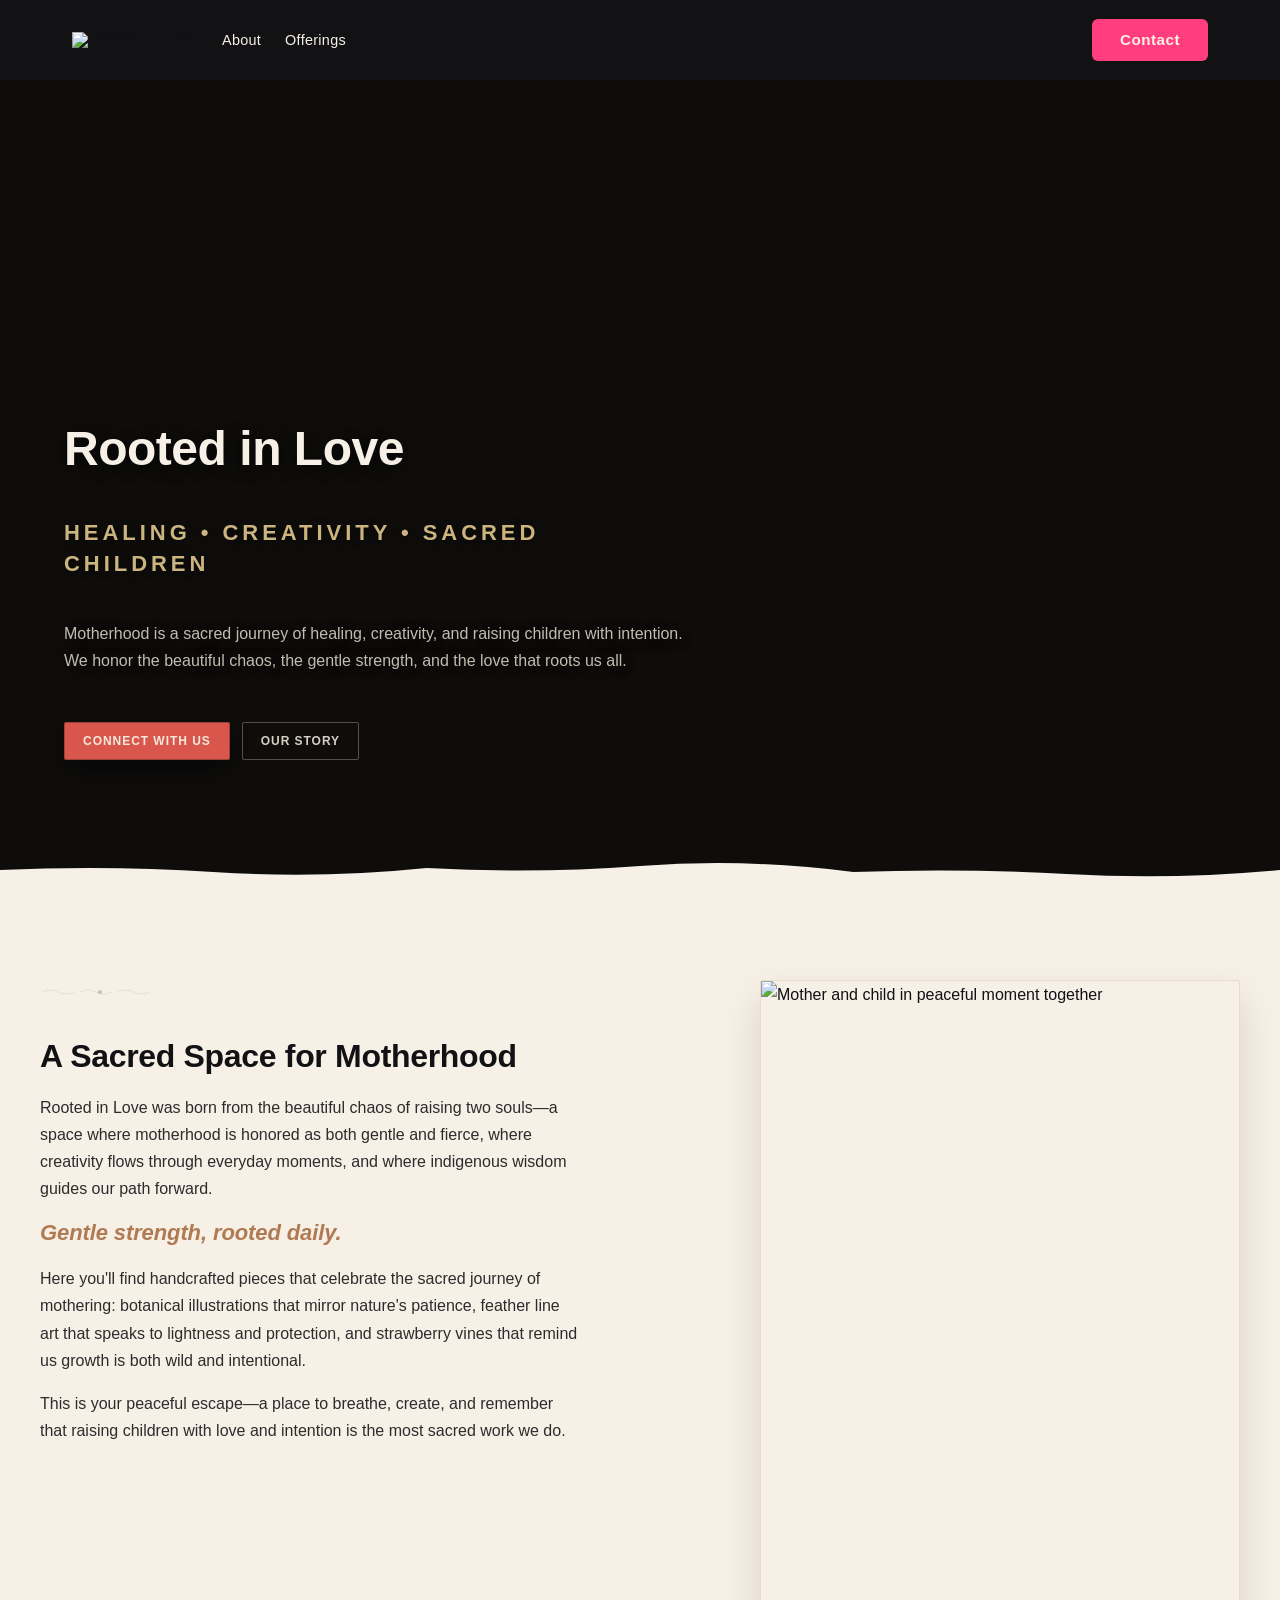
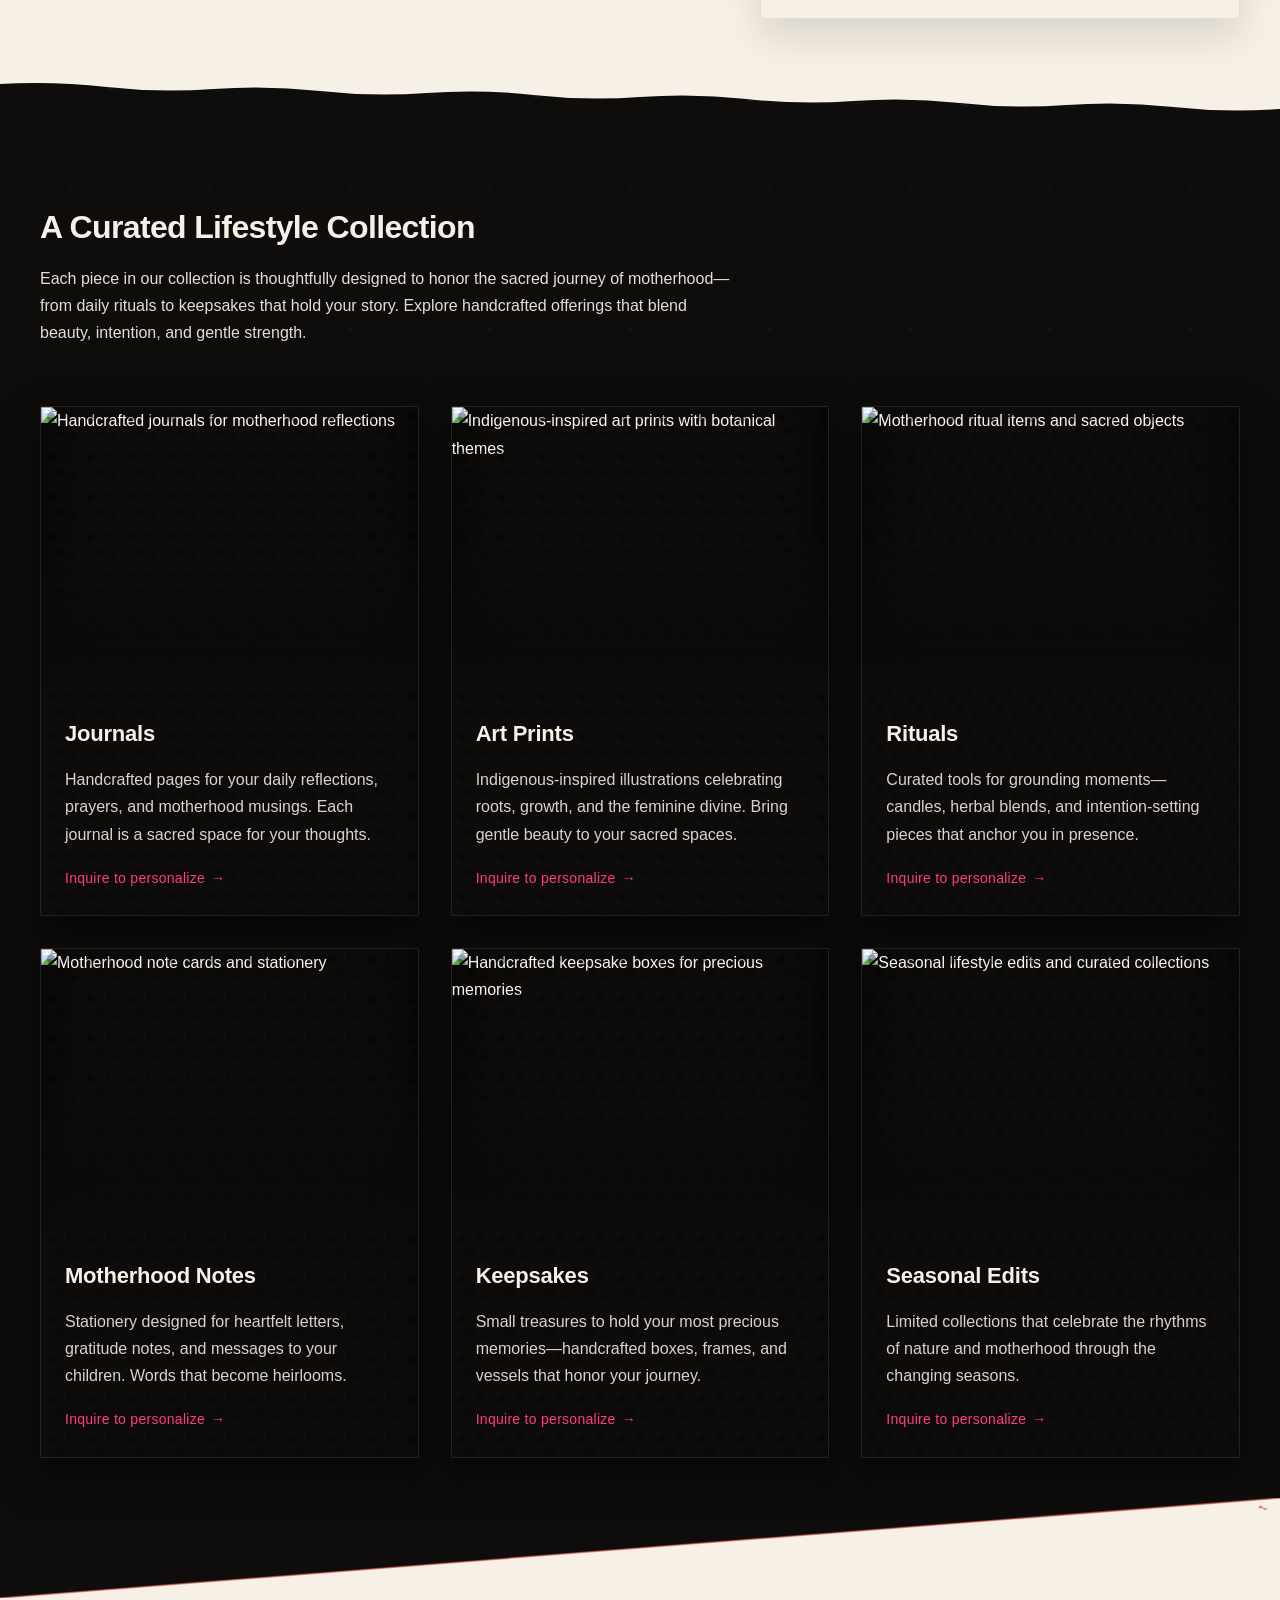
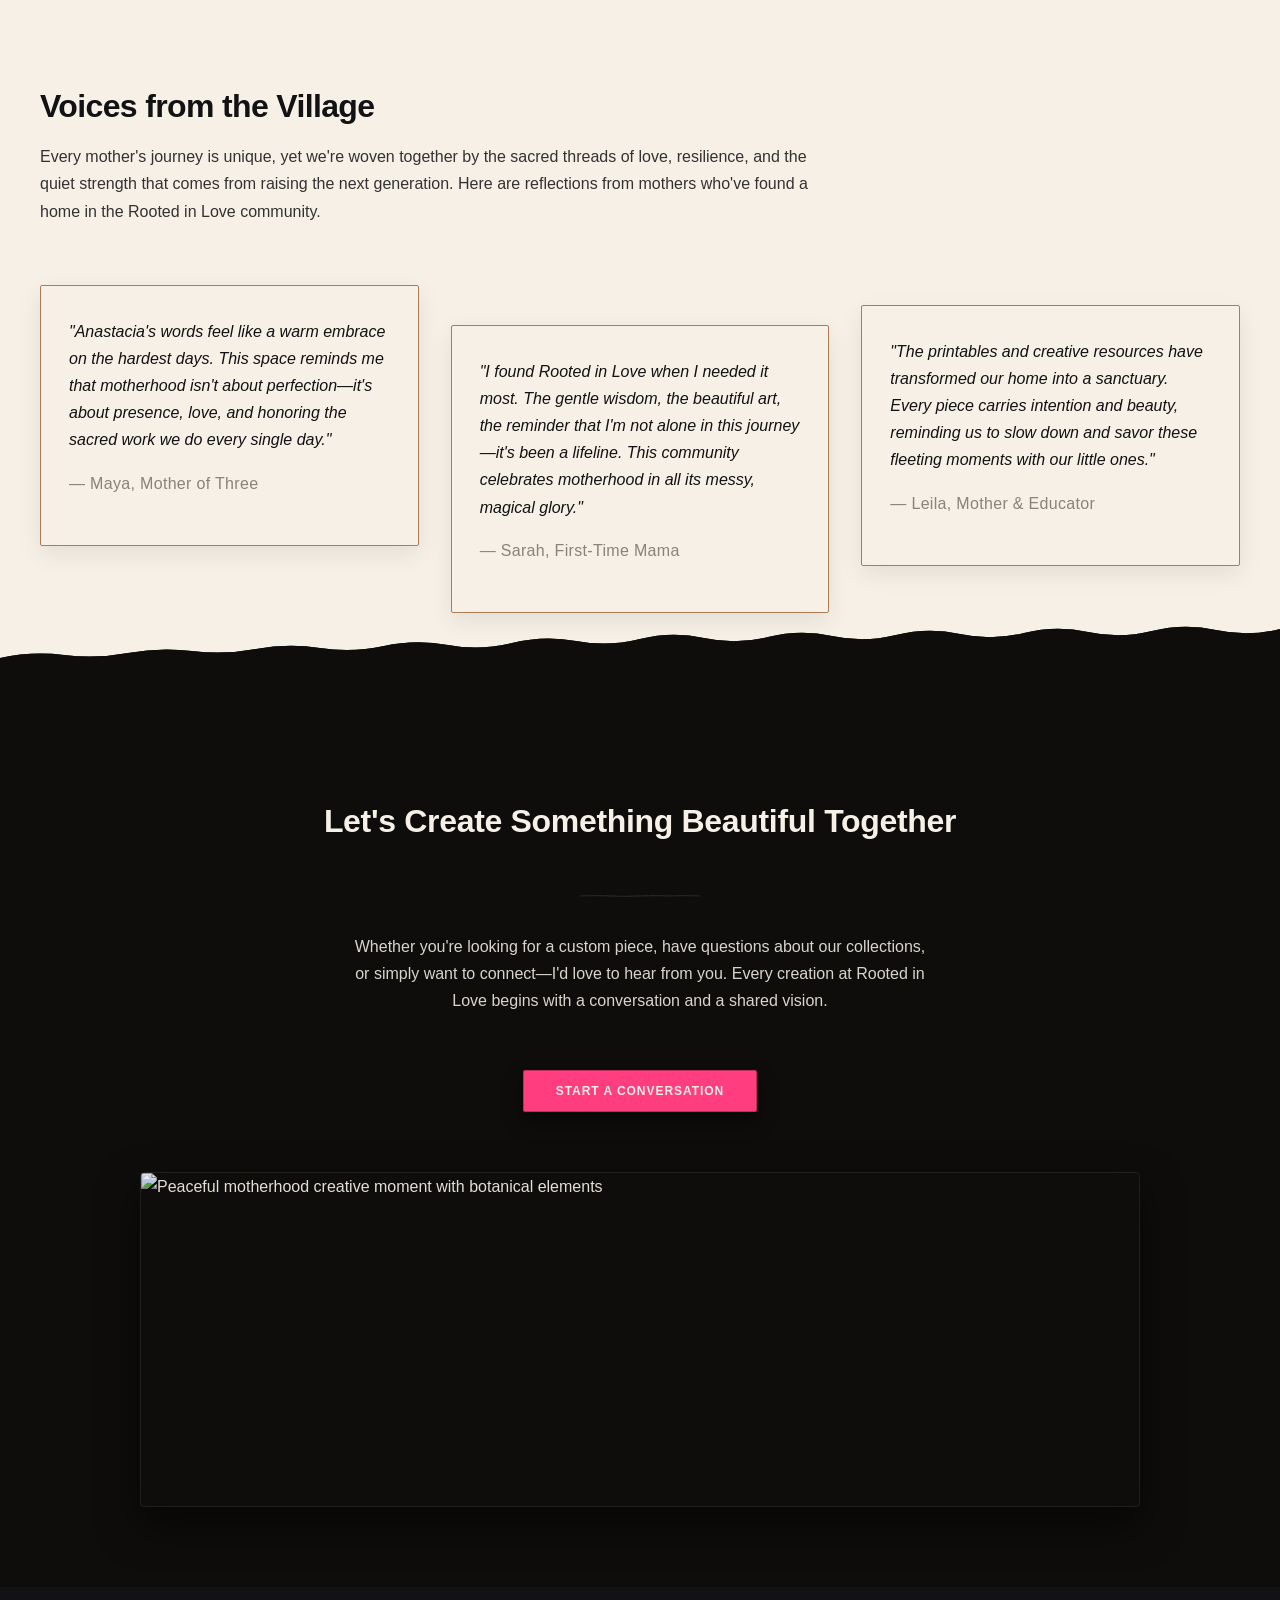
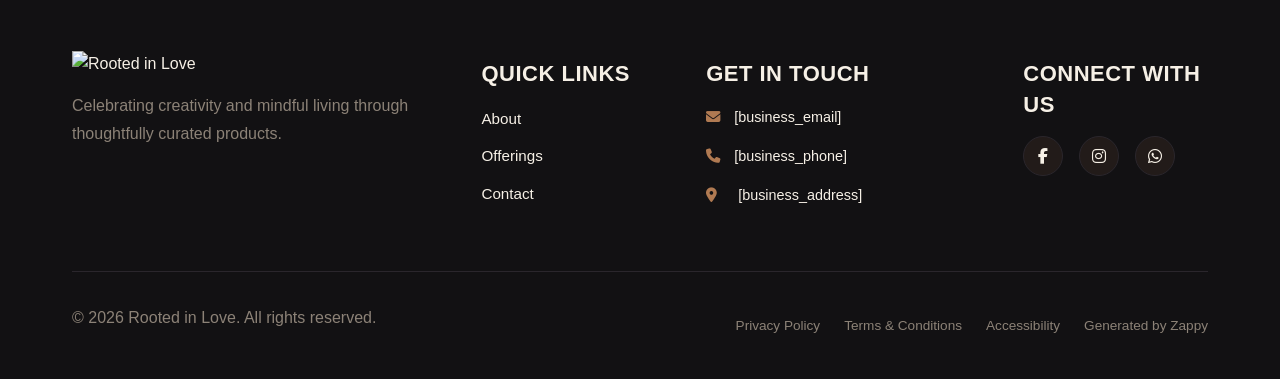
==== index.html @ 5161ce63 "Background sync: Progressive GitHub Sync" ====
<!DOCTYPE html>
<html lang="en" dir="ltr">
<head>
    <meta charset="UTF-8">
    <meta name="viewport" content="width=device-width, initial-scale=1.0">
    <meta name="robots" content="index, follow">
    <title>Celebrate Sacred Motherhood — Rooted in Love</title>
    <meta name="description" content="Discover Rooted in Love, a heartfelt motherhood lifestyle brand offering indigenous-inspired creative products, free printable art, and gentle parenting wisdom for mothers raising sacred children.">
    <meta name="keywords" content="Rooted in Love, motherhood lifestyle brand, free printable art, mothers, sacred parenting">
    
    <!-- Zappy Analytics -->
<script>
(function() {
  'use strict';
  
  // Configuration
  var config = {
    websiteId: 'e3149c88-4ff5-4e33-af62-99ddcd6d1395',
    apiUrl: 'https://api.zappy5.com/api/analytics/track',
    sessionDuration: 30 * 60 * 1000, // 30 minutes
    visitorDuration: 30 * 24 * 60 * 60 * 1000, // 30 days
    trackPageViews: true,
    trackClicks: true,
    trackFormSubmissions: true
  };
  
  // Generate or retrieve persistent visitor ID (30 days)
  function getVisitorId() {
    var visitorKey = 'zappy_visitor_' + config.websiteId;
    var visitor = null;
    
    try {
      visitor = localStorage.getItem(visitorKey);
      if (visitor) {
        var visitorData = JSON.parse(visitor);
        var now = Date.now();
        
        // Check if visitor ID is still valid (30 days)
        if (now - visitorData.created < config.visitorDuration) {
          // Update last seen timestamp
          visitorData.lastSeen = now;
          localStorage.setItem(visitorKey, JSON.stringify(visitorData));
          return visitorData.id;
        }
      }
    } catch (e) {
      console.warn('Zappy Analytics: LocalStorage not available');
    }
    
    // Generate new visitor ID
    var newVisitorId = 'zv_' + Date.now() + '_' + Math.random().toString(36).substr(2, 9);
    
    try {
      localStorage.setItem(visitorKey, JSON.stringify({
        id: newVisitorId,
        created: Date.now(),
        lastSeen: Date.now()
      }));
    } catch (e) {
      // Continue without local storage
    }
    
    return newVisitorId;
  }
  
  // Generate or retrieve session ID (30 minutes)
  function getSessionId() {
    var sessionKey = 'zappy_session_' + config.websiteId;
    var session = null;
    
    try {
      session = sessionStorage.getItem(sessionKey);
      if (session) {
        var sessionData = JSON.parse(session);
        var now = Date.now();
        
        // Check if session is still valid
        if (now - sessionData.timestamp < config.sessionDuration) {
          // Update timestamp
          sessionData.timestamp = now;
          sessionStorage.setItem(sessionKey, JSON.stringify(sessionData));
          return sessionData.id;
        }
      }
    } catch (e) {
      console.warn('Zappy Analytics: SessionStorage not available');
    }
    
    // Generate new session ID
    var newSessionId = 'zs_' + Date.now() + '_' + Math.random().toString(36).substr(2, 9);
    
    try {
      sessionStorage.setItem(sessionKey, JSON.stringify({
        id: newSessionId,
        timestamp: Date.now()
      }));
    } catch (e) {
      // Continue without session storage
    }
    
    return newSessionId;
  }
  
  var visitorId = getVisitorId();
  var sessionId = getSessionId();
  
  // Track an event
  function trackEvent(eventType, data) {
    data = data || {};
    
    var eventData = {
      website_id: config.websiteId,
      event_type: eventType,
      page_path: window.location.pathname,
      referrer: document.referrer || 'direct',
      visitor_id: visitorId,
      session_id: sessionId,
      metadata: data
    };
    
    // Use sendBeacon if available (better for page unload events)
    if (navigator.sendBeacon) {
      var blob = new Blob([JSON.stringify(eventData)], { type: 'application/json' });
      navigator.sendBeacon(config.apiUrl, blob);
    } else {
      // Fallback to fetch
      fetch(config.apiUrl, {
        method: 'POST',
        headers: {
          'Content-Type': 'application/json'
        },
        body: JSON.stringify(eventData),
        keepalive: true
      }).catch(function(error) {
        console.warn('Zappy Analytics: Failed to track event', error);
      });
    }
  }
  
  // Track page view
  if (config.trackPageViews) {
    trackEvent('pageview', {
      title: document.title,
      url: window.location.href
    });
  }
  
  // Track clicks on important elements
  if (config.trackClicks) {
    document.addEventListener('click', function(e) {
      var target = e.target;
      
      // Track button clicks (counted as actions)
      if (target.tagName === 'BUTTON' || target.closest('button')) {
        var button = target.tagName === 'BUTTON' ? target : target.closest('button');
        trackEvent('click', {
          element: 'button',
          text: button.textContent.trim().substring(0, 100),
          id: button.id || null,
          class: button.className || null
        });
      }
      
      // Track link clicks (navigation - not counted as actions)
      else if (target.tagName === 'A' || target.closest('a')) {
        var link = target.tagName === 'A' ? target : target.closest('a');
        trackEvent('navigation', {
          element: 'link',
          text: link.textContent.trim().substring(0, 100),
          href: link.href,
          external: link.hostname !== window.location.hostname
        });
      }
    }, true);
  }
  
  // Track form submissions
  if (config.trackFormSubmissions) {
    document.addEventListener('submit', function(e) {
      var form = e.target;
      
      trackEvent('form_submit', {
        form_id: form.id || null,
        form_name: form.name || null,
        form_action: form.action || null,
        form_method: form.method || 'GET'
      });
    }, true);
  }
  
  // Track time on page (send on page unload)
  var pageLoadTime = Date.now();
  
  window.addEventListener('beforeunload', function() {
    var timeOnPage = Math.floor((Date.now() - pageLoadTime) / 1000); // in seconds
    
    trackEvent('page_unload', {
      time_on_page: timeOnPage,
      page_path: window.location.pathname
    });
  });
  
  // Expose tracking function globally for custom events
  window.zappyAnalytics = {
    track: trackEvent,
    getVisitorId: function() { return visitorId; },
    getSessionId: function() { return sessionId; }
  };
  
})();
</script>
<!-- End Zappy Analytics -->
    <meta property="og:title" content="Celebrate Sacred Motherhood — Rooted in Love">
  <meta property="og:description" content="Discover Rooted in Love, a heartfelt motherhood lifestyle brand offering indigenous-inspired creative products, free printable art, and gentle parenting wisdom for mothers raising sacred children.">
  <meta property="og:type" content="website">
  <meta property="og:locale" content="en_US">
  
  <meta name="twitter:card" content="summary_large_image">
  <meta name="twitter:title" content="Celebrate Sacred Motherhood — Rooted in Love">
  <meta name="twitter:description" content="Discover Rooted in Love, a heartfelt motherhood lifestyle brand offering indigenous-inspired creative products, free printable art, and gentle parenting wisdom for mothers raising sacred children.">
  
  <link rel="stylesheet" href="https://cdnjs.cloudflare.com/ajax/libs/font-awesome/6.4.0/css/all.min.css">

    <!-- Favicons -->
    <link rel="icon" type="image/x-icon" href="/assets/favicon.ico">
    <link rel="icon" type="image/png" sizes="16x16" href="/assets/favicon-16x16.png">
    <link rel="icon" type="image/png" sizes="32x32" href="/assets/favicon-32x32.png">
    <link rel="icon" type="image/png" sizes="48x48" href="/assets/favicon-48x48.png">
    <link rel="icon" type="image/png" sizes="192x192" href="/assets/favicon-192x192.png">
    <link rel="icon" type="image/png" sizes="512x512" href="/assets/favicon-512x512.png">
    <link rel="apple-touch-icon" href="/assets/apple-touch-icon.png">
    <!-- Cookie Consent -->
    <link rel="stylesheet" href="https://cdn.jsdelivr.net/npm/vanilla-cookieconsent@3/dist/cookieconsent.css">
    <script src="https://cdn.jsdelivr.net/npm/vanilla-cookieconsent@3/dist/cookieconsent.umd.js"></script>
    <!-- Mickidum Accessibility Toolbar -->
    <script src="https://cdn.jsdelivr.net/gh/mickidum/acc_toolbar/acctoolbar/acctoolbar.min.js"></script>
    <link rel="stylesheet" href="/styles.css">

    <style id="zappy-dropdown-submenu-styles">
      /* ========== DESKTOP DROPDOWN SUBMENU STYLES ========== */
      /* Base styles for dropdown submenus - parent must be positioned */
      .nav-menu li:has(.sub-menu), nav li:has(.sub-menu), .navbar li:has(.sub-menu), #navMenu li:has(.sub-menu) { position: relative; }
      /* Submenu base - hidden by default */
      .nav-menu .sub-menu, nav .sub-menu, .navbar .sub-menu, #navMenu .sub-menu { display: block !important; position: absolute !important; top: 100%; left: 0; min-width: 220px; background: white; border-radius: 8px; box-shadow: 0 8px 25px rgba(0,0,0,0.15); padding: 8px 0; opacity: 0; visibility: hidden; transform: translateY(10px); transition: all 0.3s ease; z-index: 1000; list-style: none; pointer-events: none; }
      /* CRITICAL: Desktop hover styles to show dropdown */
      .nav-menu li:hover > .sub-menu, nav li:hover > .sub-menu, .navbar li:hover > .sub-menu, #navMenu li:hover > .sub-menu { opacity: 1 !important; visibility: visible !important; transform: translateY(0) !important; pointer-events: auto !important; }
      /* Submenu item styling */
      .sub-menu li { list-style: none; margin: 0; padding: 0; }
      .sub-menu a { display: block !important; padding: 10px 16px !important; color: #333 !important; font-weight: 500; text-decoration: none; white-space: nowrap; transition: background-color 0.2s; }
      .sub-menu a:hover { background-color: #f5f5f5; }
      /* RTL (Hebrew/Arabic) dropdown positioning */
      [dir="rtl"] .nav-menu .sub-menu, [dir="rtl"] nav .sub-menu, [dir="rtl"] .navbar .sub-menu, html[lang="he"] .nav-menu .sub-menu, html[lang="he"] nav .sub-menu, html[lang="he"] .navbar .sub-menu, html[lang="ar"] .nav-menu .sub-menu, html[lang="ar"] nav .sub-menu, html[lang="ar"] .navbar .sub-menu { left: auto !important; right: 0 !important; }
      /* Hide empty dropdown menus */
      .sub-menu:empty, .sub-menu:not(:has(li:not(.zappy-hidden-menu-item))), .sub-menu:not(:has(li)) { display: none !important; opacity: 0 !important; visibility: hidden !important; pointer-events: none !important; }
      /* Desktop: show submenu on Menu Group hover */
      li:has(.menu-group-title):hover > .sub-menu { opacity: 1 !important; visibility: visible !important; transform: translateY(0) !important; pointer-events: auto !important; }
      /* Menu Group title styling */
      .nav-menu > li > .menu-group-title, #navMenu > li > .menu-group-title { display: inline-block; padding: 0.5rem 1rem; cursor: default; user-select: none; }
      
      /* ========== MOBILE SUBMENU STYLES ========== */
      @media (max-width: 768px) {
        .nav-menu .sub-menu, nav .sub-menu, .navbar .sub-menu, #navMenu .sub-menu { position: static !important; transform: none !important; box-shadow: none !important; background: transparent !important; max-height: 0; overflow: hidden; opacity: 0; visibility: hidden; transition: max-height 0.3s ease, opacity 0.3s ease; padding: 0 !important; border-radius: 0 !important; }
        .sub-menu.mobile-expanded { max-height: 500px !important; opacity: 1 !important; visibility: visible !important; padding: 8px 0 8px 16px !important; }
        [dir="rtl"] .sub-menu.mobile-expanded, html[lang="he"] .sub-menu.mobile-expanded { padding: 8px 16px 8px 0 !important; }
        /* Disable hover behavior on mobile */
        .nav-menu li:hover > .sub-menu, nav li:hover > .sub-menu, .navbar li:hover > .sub-menu, #navMenu li:hover > .sub-menu { opacity: 0; visibility: hidden; pointer-events: none; }
        .nav-menu li > .sub-menu.mobile-expanded, nav li > .sub-menu.mobile-expanded, .navbar li > .sub-menu.mobile-expanded, #navMenu li > .sub-menu.mobile-expanded { opacity: 1 !important; visibility: visible !important; pointer-events: auto !important; }
        .nav-menu li:has(.sub-menu), nav li:has(.sub-menu), .navbar li:has(.sub-menu), #navMenu li:has(.sub-menu) { display: flex !important; flex-wrap: wrap !important; align-items: center !important; position: relative !important; min-height: 44px !important; }
        .nav-menu li:has(.sub-menu) > a, nav li:has(.sub-menu) > a, .navbar li:has(.sub-menu) > a, #navMenu li:has(.sub-menu) > a { flex: 1 !important; min-width: 0 !important; }
        .nav-menu li:has(.sub-menu) > .menu-group-title, nav li:has(.sub-menu) > .menu-group-title, .navbar li:has(.sub-menu) > .menu-group-title, #navMenu li:has(.sub-menu) > .menu-group-title { flex: 1 !important; min-width: 0 !important; padding: 0 !important; line-height: inherit !important; }
        .nav-menu li:has(.sub-menu) > .sub-menu, nav li:has(.sub-menu) > .sub-menu, .navbar li:has(.sub-menu) > .sub-menu, #navMenu li:has(.sub-menu) > .sub-menu { flex-basis: 100% !important; width: 100% !important; }
        .nav-menu li:has(.sub-menu) > a [class*="chevron"], .nav-menu li:has(.sub-menu) > a [class*="arrow"], .nav-menu li:has(.sub-menu) > a .fa-chevron-down, .nav-menu li:has(.sub-menu) > a .fa-angle-down, nav li:has(.sub-menu) > a [class*="chevron"], nav li:has(.sub-menu) > a [class*="arrow"], #navMenu li:has(.sub-menu) > a [class*="chevron"], #navMenu li:has(.sub-menu) > a [class*="arrow"] { display: none !important; visibility: hidden !important; }
        .mobile-submenu-toggle { display: flex !important; align-items: center !important; justify-content: center !important; width: 44px !important; height: auto !important; background: transparent !important; border: none !important; cursor: pointer !important; color: var(--text-dark) !important; position: static !important; flex-shrink: 0 !important; align-self: stretch !important; z-index: 2 !important; padding: 0 !important; margin: 0 !important; }
        .mobile-submenu-toggle::after { content: '' !important; width: 0 !important; height: 0 !important; border-left: 6px solid transparent !important; border-right: 6px solid transparent !important; border-top: 7px solid currentColor !important; transition: transform 0.3s ease !important; }
        .mobile-submenu-toggle.expanded::after { transform: rotate(180deg) !important; }
        .sub-menu a { padding: 10px 0 !important; display: block !important; color: var(--text-dark) !important; }
        .navbar .sub-menu li a, nav.navbar .sub-menu li a, .zappy-products-dropdown .sub-menu a { color: var(--text-dark) !important; }
      }
      @media (min-width: 769px) { .mobile-submenu-toggle { display: none !important; } }
    </style>

    <style id="zappy-widget-visibility">
      #mic-access-tool-general-button, .mic-access-tool-general-button,
      #mic-init-access-tool .mic-access-tool-general-button, #mic-init-access-tool #mic-access-tool-general-button,
      ._access-icon, #mic-access-tool-box, .mic-access-tool-box,
      #mic-init-access-tool #mic-access-tool-box, div[id*="mic-access-tool-box"], ._access-menu {
        display: none !important; visibility: hidden !important; opacity: 0 !important; pointer-events: none !important;
      }
    </style>
</head>
<body>

  <nav class="navbar">
  <button class="mobile-toggle" id="mobileToggle" aria-label="Menu">
    <svg class="hamburger-icon" width="24" height="24" viewbox="0 0 24 24" fill="none">
      <path d="M3 12h18M3 6h18M3 18h18" stroke="currentColor" stroke-width="2" stroke-linecap="round"></path>
    </svg>
    <svg class="close-icon" width="24" height="24" viewbox="0 0 24 24" fill="none" style="display:none;">
      <path d="M18 6L6 18M6 6l12 12" stroke="currentColor" stroke-width="2" stroke-linecap="round"></path>
    </svg>
  </button>
  
  <button class="phone-header-btn" aria-label="Call">
    <svg width="20" height="20" viewbox="0 0 24 24" fill="currentColor">
      <path d="M22 16.92v3a2 2 0 0 1-2.18 2 19.79 19.79 0 0 1-8.63-3.07 19.5 19.5 0 0 1-6-6 19.79 19.79 0 0 1-3.07-8.67A2 2 0 0 1 4.11 2h3a2 2 0 0 1 2 1.72 12.84 12.84 0 0 0 .7 2.81 2 2 0 0 1-.45 2.11L8.09 9.91a16 16 0 0 0 6 6l1.27-1.27a2 2 0 0 1 2.11-.45 12.84 12.84 0 0 0 2.81.7A2 2 0 0 1 22 16.92z"></path>
    </svg>
  </button>
  
  <div class="nav-container">
    <div class="nav-brand">
      <a href="/" class="logo-link">
        <img src="/assets/business-logo.webp" alt="Rooted in Love" class="logo">
      </a>
    </div>
    
    <ul class="nav-menu" id="navMenu"><li><a href="/about">About</a></li><li><a href="/offerings">Offerings</a></li></ul>
    
    <div class="nav-cta-container">
      <a href="/contact" class="nav-cta-btn">Contact</a>
    </div>
  </div>
</nav>
  
  <main>
    <section class="home-hero-section" data-layout-spec="Home-Hero" data-hero-type="fullscreen-scrim">
  <div class="home-hero-section__bg-wrapper">
    <img data-hero-bg="true" data-placeholder="home-hero-bg" data-context="Cinematic, moody photograph of a mother gently holding her young child in a warm embrace, soft natural window light creating dramatic shadows, intimate close-up focusing on hands and connection, warm skin tones against deep charcoal background, film photography aesthetic with subtle grain, shallow depth of field, tender maternal moment, sacred and peaceful atmosphere, lifestyle photography for motherhood brand" width="1920" height="1080" src="/assets/site-home-hero-bg.webp" alt="Mother and child in tender embrace" class="home-hero-section__bg-image">
    <div class="home-hero-section__scrim" aria-hidden="true"></div>
  </div>
  
  <div class="home-hero-section__content-wrapper">
    <div class="home-hero-section__overlay-group">
      <h1 class="home-hero-section__headline">Rooted in Love</h1>
      <h3 class="home-hero-section__pillar-words">Healing • Creativity • Sacred Children</h3>
      <p class="home-hero-section__manifesto">Motherhood is a sacred journey of healing, creativity, and raising children with intention. We honor the beautiful chaos, the gentle strength, and the love that roots us all.</p>
      <div class="home-hero-section__cta-row">
        <a href="/contact" class="home-hero-section__btn home-hero-section__btn--primary">Connect With Us</a>
        <a href="/about" class="home-hero-section__btn home-hero-section__btn--secondary">Our Story</a>
      </div>
    </div>
  </div>
  
  <div class="home-hero-section__divider-wrapper">
    <svg data-no-icon-edit="true" aria-hidden="true" viewbox="0 0 1200 60" preserveaspectratio="none" xmlns="http://www.w3.org/2000/svg">
      <path d="M0,60 L0,30 Q100,25 200,32 T400,28 Q500,34 600,26 T800,32 Q900,28 1000,34 T1200,30 L1200,60 Z" fill="var(--bg-light)"></path>
    </svg>
  </div>
</section>

<section class="home-manifesto-section" data-layout-spec="Home-manifesto">
  <div class="home-manifesto-container">
    <div class="home-manifesto-content">
      <div class="home-manifesto-text">
        <div class="home-manifesto-botanical-accent" aria-hidden="true">
          <svg data-no-icon-edit="true" viewbox="0 0 120 24" xmlns="http://www.w3.org/2000/svg">
            <path d="M2,12 Q10,8 18,12 T34,12 M40,12 Q48,8 56,12 T72,12 M78,12 Q86,8 94,12 T110,12" stroke="currentColor" stroke-width="0.5" fill="none" opacity="0.3"></path>
            <circle cx="60" cy="12" r="2" fill="currentColor" opacity="0.4"></circle>
          </svg>
        </div>
        <h2>A Sacred Space for Motherhood</h2>
        <p>Rooted in Love was born from the beautiful chaos of raising two souls—a space where motherhood is honored as both gentle and fierce, where creativity flows through everyday moments, and where indigenous wisdom guides our path forward.</p>
        <h3>Gentle strength, rooted daily.</h3>
        <p>Here you'll find handcrafted pieces that celebrate the sacred journey of mothering: botanical illustrations that mirror nature's patience, feather line art that speaks to lightness and protection, and strawberry vines that remind us growth is both wild and intentional.</p>
        <p>This is your peaceful escape—a place to breathe, create, and remember that raising children with love and intention is the most sacred work we do.</p>
      </div>
    </div>
    <div class="home-manifesto-imagery">
      <div class="home-manifesto-image-wrapper">
        <img data-placeholder="home-manifesto-image-1" data-context="Soft, dreamy lifestyle photograph of a mother and young child in natural light, sitting together in a peaceful moment. Warm earth tones, botanical elements like dried flowers or feathers in the background. Intimate, tender, and serene mood capturing sacred motherhood. Soft focus, film photography aesthetic, cream and blush color palette." width="600" height="800" src="/assets/site-home-manifesto-image-1.webp" alt="Mother and child in peaceful moment together">
      </div>
    </div>
  </div>
  <div class="home-manifesto-divider-wrapper">
    <svg data-no-icon-edit="true" aria-hidden="true" viewbox="0 0 1200 80" preserveaspectratio="none" xmlns="http://www.w3.org/2000/svg">
      <path d="M0,80 L0,45 Q50,42 100,48 Q150,54 200,50 Q250,46 300,52 Q350,58 400,54 Q450,50 500,56 Q550,62 600,58 Q650,54 700,60 Q750,66 800,62 Q850,58 900,64 Q950,70 1000,66 Q1050,62 1100,68 Q1150,74 1200,70 L1200,80 Z" fill="#0E0D0C"></path>
      <g opacity="0.3">
        <path d="M100,50 Q102,48 104,50 T108,50 M200,52 Q202,50 204,52 T208,52 M300,54 Q302,52 304,54 T308,54 M400,56 Q402,54 404,56 T408,56 M500,58 Q502,56 504,58 T508,58 M600,60 Q602,58 604,60 T608,60 M700,62 Q702,60 704,62 T708,62 M800,64 Q802,62 804,64 T808,64 M900,66 Q902,64 904,66 T908,66 M1000,68 Q1002,66 1004,68 T1008,68 M1100,70 Q1102,68 1104,70 T1108,70" stroke="currentColor" stroke-width="0.5" fill="#0E0D0C"></path>
      </g>
    </svg>
  </div>
</section>

<section class="home-gallery-section" data-layout-spec="Home-gallery">
  <div class="home-gallery-container">
    <div class="home-gallery-header">
      <h2>A Curated Lifestyle Collection</h2>
      <p>Each piece in our collection is thoughtfully designed to honor the sacred journey of motherhood—from daily rituals to keepsakes that hold your story. Explore handcrafted offerings that blend beauty, intention, and gentle strength.</p>
    </div>

    <div class="home-gallery-grid">
      <article class="home-gallery-tile">
        <div class="home-gallery-tile-image-wrapper">
          <img data-placeholder="home-gallery-image-1" data-context="Elegant handmade journal with soft cream pages and botanical vine illustrations on the cover, styled on a dark textured surface with dried flowers and a fountain pen, warm candlelight creating intimate shadows, motherhood lifestyle aesthetic" width="600" height="400" src="/assets/site-home-gallery-image-1.webp" alt="Handcrafted journals for motherhood reflections">
        </div>
        <div class="home-gallery-tile-content">
          <h3>Journals</h3>
          <p>Handcrafted pages for your daily reflections, prayers, and motherhood musings. Each journal is a sacred space for your thoughts.</p>
          <a href="#contact" class="home-gallery-tile-link">Inquire to personalize</a>
        </div>
      </article>

      <article class="home-gallery-tile">
        <div class="home-gallery-tile-image-wrapper">
          <img data-placeholder="home-gallery-image-2" data-context="Delicate art print featuring hand-drawn feather line art and strawberry vine botanical illustrations in warm earth tones, displayed in a simple wooden frame against a dark wall, soft natural light from window, feminine and peaceful aesthetic" width="600" height="400" src="/assets/site-home-gallery-image-2.webp" alt="Indigenous-inspired art prints with botanical themes">
        </div>
        <div class="home-gallery-tile-content">
          <h3>Art Prints</h3>
          <p>Indigenous-inspired illustrations celebrating roots, growth, and the feminine divine. Bring gentle beauty to your sacred spaces.</p>
          <a href="#contact" class="home-gallery-tile-link">Inquire to personalize</a>
        </div>
      </article>

      <article class="home-gallery-tile">
        <div class="home-gallery-tile-image-wrapper">
          <img data-placeholder="home-gallery-image-3" data-context="Curated ritual objects including handmade candles, dried herbs in small glass jars, crystals, and a small wooden bowl on a dark linen cloth, warm golden hour lighting, intentional and peaceful motherhood ritual setup" width="600" height="400" src="/assets/site-home-gallery-image-3.webp" alt="Motherhood ritual items and sacred objects">
        </div>
        <div class="home-gallery-tile-content">
          <h3>Rituals</h3>
          <p>Curated tools for grounding moments—candles, herbal blends, and intention-setting pieces that anchor you in presence.</p>
          <a href="#contact" class="home-gallery-tile-link">Inquire to personalize</a>
        </div>
      </article>

      <article class="home-gallery-tile">
        <div class="home-gallery-tile-image-wrapper">
          <img data-placeholder="home-gallery-image-4" data-context="Beautiful handwritten note cards with delicate feather and vine illustrations, displayed with vintage stamps and a fountain pen on dark textured paper, soft romantic lighting, motherhood correspondence aesthetic" width="600" height="400" src="/assets/site-home-gallery-image-4.webp" alt="Motherhood note cards and stationery">
        </div>
        <div class="home-gallery-tile-content">
          <h3>Motherhood Notes</h3>
          <p>Stationery designed for heartfelt letters, gratitude notes, and messages to your children. Words that become heirlooms.</p>
          <a href="#contact" class="home-gallery-tile-link">Inquire to personalize</a>
        </div>
      </article>

      <article class="home-gallery-tile">
        <div class="home-gallery-tile-image-wrapper">
          <img data-placeholder="home-gallery-image-5" data-context="Delicate keepsake box made of light wood with hand-painted strawberry vine details, containing pressed flowers and small mementos, photographed on dark velvet fabric with soft window light, intimate and precious aesthetic" width="600" height="400" src="/assets/site-home-gallery-image-5.webp" alt="Handcrafted keepsake boxes for precious memories">
        </div>
        <div class="home-gallery-tile-content">
          <h3>Keepsakes</h3>
          <p>Small treasures to hold your most precious memories—handcrafted boxes, frames, and vessels that honor your journey.</p>
          <a href="#contact" class="home-gallery-tile-link">Inquire to personalize</a>
        </div>
      </article>

      <article class="home-gallery-tile">
        <div class="home-gallery-tile-image-wrapper">
          <img data-placeholder="home-gallery-image-6" data-context="Seasonal collection display featuring autumn-themed items: dried wheat bundles, handmade items with warm earth tones, small pumpkins, and botanical prints on a dark rustic wooden surface, cozy golden hour lighting, harvest aesthetic" width="600" height="400" src="/assets/site-home-gallery-image-6.webp" alt="Seasonal lifestyle edits and curated collections">
        </div>
        <div class="home-gallery-tile-content">
          <h3>Seasonal Edits</h3>
          <p>Limited collections that celebrate the rhythms of nature and motherhood through the changing seasons.</p>
          <a href="#contact" class="home-gallery-tile-link">Inquire to personalize</a>
        </div>
      </article>
    </div>
  </div>

  <div class="home-gallery-divider-wrapper">
    <svg data-no-icon-edit="true" aria-hidden="true" viewbox="0 0 1200 100" preserveaspectratio="none" xmlns="http://www.w3.org/2000/svg">
      <defs>
        <linearGradient id="home-gallery-divider-gradient" x1="0%" y1="0%" x2="100%" y2="0%">
          <stop offset="0%" style="stop-color:var(--bg-light);stop-opacity:1"></stop>
          <stop offset="100%" style="stop-color:var(--bg-light);stop-opacity:1"></stop>
        </linearGradient>
      </defs>
      <path d="M0,100 L1200,0 L1200,100 Z" fill="var(--bg-light)"></path>
      <line x1="0" y1="100" x2="1200" y2="0" stroke="#D8564B" stroke-width="1.5" opacity="0.6"></line>
      <g transform="translate(1180, 10)">
        <path d="M0,0 Q2,-3 4,0 Q6,3 8,0" stroke="#D8564B" stroke-width="1" fill="var(--bg-light)" opacity="0.7"></path>
        <circle cx="2" cy="-1" r="1.5" fill="#D8564B" opacity="0.6"></circle>
        <circle cx="6" cy="1" r="1" fill="#D8564B" opacity="0.5"></circle>
      </g>
    </svg>
  </div>
</section>

<section class="home-testimonials-section" data-layout-spec="Home-testimonials">
  <div class="testimonials-container">
    <div class="testimonials-header">
      <h2>Voices from the Village</h2>
      <p>Every mother's journey is unique, yet we're woven together by the sacred threads of love, resilience, and the quiet strength that comes from raising the next generation. Here are reflections from mothers who've found a home in the Rooted in Love community.</p>
    </div>
    
    <div class="testimonials-grid">
      <div class="testimonial-card testimonial-card-1">
        <p class="quote">"Anastacia's words feel like a warm embrace on the hardest days. This space reminds me that motherhood isn't about perfection—it's about presence, love, and honoring the sacred work we do every single day."</p>
        <p class="attribution">— Maya, Mother of Three</p>
      </div>
      
      <div class="testimonial-card testimonial-card-2">
        <p class="quote">"I found Rooted in Love when I needed it most. The gentle wisdom, the beautiful art, the reminder that I'm not alone in this journey—it's been a lifeline. This community celebrates motherhood in all its messy, magical glory."</p>
        <p class="attribution">— Sarah, First-Time Mama</p>
      </div>
      
      <div class="testimonial-card testimonial-card-3">
        <p class="quote">"The printables and creative resources have transformed our home into a sanctuary. Every piece carries intention and beauty, reminding us to slow down and savor these fleeting moments with our little ones."</p>
        <p class="attribution">— Leila, Mother &amp; Educator</p>
      </div>
    </div>
  </div>
  
  <div class="testimonials-divider-wrapper">
    <svg data-no-icon-edit="true" aria-hidden="true" viewbox="0 0 1200 100" preserveaspectratio="none" xmlns="http://www.w3.org/2000/svg">
      <defs>
        <pattern id="cheetahTexture" x="0" y="0" width="120" height="120" patternunits="userSpaceOnUse">
          <ellipse cx="15" cy="20" rx="8" ry="6" fill="rgba(18,17,19,0.15)" transform="rotate(25 15 20)"></ellipse>
          <ellipse cx="45" cy="35" rx="6" ry="8" fill="rgba(18,17,19,0.12)" transform="rotate(-15 45 35)"></ellipse>
          <ellipse cx="75" cy="15" rx="7" ry="5" fill="rgba(18,17,19,0.18)" transform="rotate(40 75 15)"></ellipse>
          <ellipse cx="90" cy="50" rx="5" ry="7" fill="rgba(18,17,19,0.10)" transform="rotate(-30 90 50)"></ellipse>
          <ellipse cx="30" cy="70" rx="6" ry="8" fill="rgba(18,17,19,0.14)" transform="rotate(10 30 70)"></ellipse>
          <ellipse cx="60" cy="85" rx="8" ry="6" fill="rgba(18,17,19,0.16)" transform="rotate(-20 60 85)"></ellipse>
          <ellipse cx="100" cy="95" rx="7" ry="5" fill="rgba(18,17,19,0.11)" transform="rotate(35 100 95)"></ellipse>
        </pattern>
      </defs>
      <path d="M0,100 L0,45 Q30,38 60,42 Q90,46 120,40 Q150,34 180,38 Q210,42 240,36 Q270,30 300,35 Q330,40 360,33 Q390,26 420,32 Q450,38 480,30 Q510,22 540,28 Q570,34 600,26 Q630,18 660,25 Q690,32 720,24 Q750,16 780,23 Q810,30 840,22 Q870,14 900,21 Q930,28 960,20 Q990,12 1020,19 Q1050,26 1080,18 Q1110,10 1140,17 Q1170,24 1200,16 L1200,100 Z" fill="#0E0D0C"></path>
      <path d="M0,100 L0,45 Q30,38 60,42 Q90,46 120,40 Q150,34 180,38 Q210,42 240,36 Q270,30 300,35 Q330,40 360,33 Q390,26 420,32 Q450,38 480,30 Q510,22 540,28 Q570,34 600,26 Q630,18 660,25 Q690,32 720,24 Q750,16 780,23 Q810,30 840,22 Q870,14 900,21 Q930,28 960,20 Q990,12 1020,19 Q1050,26 1080,18 Q1110,10 1140,17 Q1170,24 1200,16 L1200,100 Z" fill="#0E0D0C"></path>
    </svg>
  </div>
</section>

<section class="home-cta-section" data-layout-spec="Home-cta">
  <div class="home-cta-container">
    <div class="home-cta-content">
      <h2>Let's Create Something Beautiful Together</h2>
      
      <svg class="home-cta-feather-divider" data-no-icon-edit="true" aria-hidden="true" viewbox="0 0 120 2" xmlns="http://www.w3.org/2000/svg">
        <path d="M0,1 Q15,0.3 30,1 T60,1 T90,1 Q105,0.3 120,1" stroke="currentColor" stroke-width="0.5" fill="none" opacity="0.4"></path>
        <path d="M20,1 L22,0.2 M25,1 L27,0.3 M32,1 L34,0.4 M40,1 L42,0.2 M48,1 L50,0.3 M56,1 L58,0.4 M64,1 L66,0.2 M72,1 L74,0.3 M80,1 L82,0.4 M88,1 L90,0.2 M96,1 L98,0.3" stroke="currentColor" stroke-width="0.3" fill="none" opacity="0.3"></path>
      </svg>
      
      <p>Whether you're looking for a custom piece, have questions about our collections, or simply want to connect—I'd love to hear from you. Every creation at Rooted in Love begins with a conversation and a shared vision.</p>
      
      <a href="/contact" class="home-cta-button">Start a Conversation</a>
    </div>
    
    <div class="home-cta-image-wrapper">
      <img data-placeholder="home-cta-image-1" data-context="Cinematic wide shot of a peaceful motherhood moment: a mother" s="" hands="" gently="" arranging="" delicate="" botanical="" elements="" (feathers,="" dried="" flowers,="" strawberry="" vines)="" on="" a="" soft="" cream="" linen="" surface,="" warm="" natural="" window="" light="" creating="" shadows,="" minimal="" composition="" with="" lots="" of="" negative="" space,="" muted="" earthy="" tones,="" film="" photography="" aesthetic,="" intimate="" and="" sacred="" feeling,="" shot="" from="" above="" at="" 45-degree="" angle'="" width="1200" height="400" src="/assets/site-home-cta-image-1.webp" alt="Peaceful motherhood creative moment with botanical elements">
    </div>
  </div>
</section>
  </main>
  
  <footer class="site-footer">
  <div class="footer-container">
    <div class="footer-top">
      <div class="footer-column footer-about">
        <img src="/assets/business-logo.webp" alt="Rooted in Love" class="logo">
        <p class="footer-tagline">Celebrating creativity and mindful living through thoughtfully curated products.</p>
      </div>
      
      <div class="footer-column footer-links">
        <h3 class="footer-heading">Quick Links</h3>
        <ul class="footer-nav">
          <li><a href="/about">About</a></li>
          <li><a href="/offerings">Offerings</a></li>
          <li><a href="/contact">Contact</a></li>
        </ul>
      </div>
      
      <div class="footer-column footer-contact">
        <h3 class="footer-heading">Get in Touch</h3>
        <ul class="contact-list">
          <li><i class="fas fa-envelope"></i> <a href="mailto:[business_email]">[business_email]</a></li>
          <li><i class="fas fa-phone"></i> <a href="tel:[business_phone]">[business_phone]</a></li>
          <li><a href="/"><i class="fas fa-map-marker-alt"></i> <span>[business_address]</span></a></li>
        </ul>
      </div>
      
      <div class="footer-column footer-social">
        <h3 class="footer-heading">Connect With Us</h3>
        <div class="social-links">
          <a href="[facebook_handle]" aria-label="Facebook"><i class="fab fa-facebook-f"></i></a>
          <a href="[instagram_handle]" aria-label="Instagram"><i class="fab fa-instagram"></i></a>
          <a href="[whatsapp_handle]" aria-label="WhatsApp"><i class="fab fa-whatsapp"></i></a>
        </div>
      </div>
    </div>
    
    <div class="footer-bottom">
      <div class="footer-bottom-left">
        <p class="copyright">© 2026 Rooted in Love. All rights reserved.</p>
      </div>
      <div class="footer-bottom-right">
        <ul class="legal-links">
          <li><a href="/privacy">Privacy Policy</a></li>
          <li><a href="/terms">Terms &amp; Conditions</a></li>
          <li><a href="/accessibility">Accessibility</a></li>
        </ul>
        <a href="https://zappy5.com" target="_blank" class="zappy-attribution">Generated by Zappy</a>
      </div>
    </div>
  </div>
</footer>
  
  <a href="https://wa.me/[whatsapp_handle]" class="whatsapp-float" aria-label="WhatsApp">
    <i class="fab fa-whatsapp"></i>
  </a>
  
  <div data-integration="accessibility:toolbar"></div>

    <script src="/script.js"></script>

    <script id="zappy-mobile-submenu-script">
    (function() {
      function initMobileSubmenuToggles() {
        if (window.innerWidth > 768) {
          document.querySelectorAll('.mobile-submenu-toggle').forEach(function(btn) { btn.remove(); });
          document.querySelectorAll('.sub-menu.mobile-expanded').forEach(function(menu) { menu.classList.remove('mobile-expanded'); });
          return;
        }
        var items = document.querySelectorAll('.nav-menu li:has(.sub-menu), nav li:has(.sub-menu), .navbar li:has(.sub-menu), #navMenu li:has(.sub-menu)');
        items.forEach(function(li) {
          if (li.querySelector('.mobile-submenu-toggle')) return;
          var submenu = li.querySelector('.sub-menu');
          var parentLink = li.querySelector(':scope > a');
          if (!submenu || !parentLink) return;
          var toggleBtn = document.createElement('button');
          toggleBtn.className = 'mobile-submenu-toggle';
          toggleBtn.setAttribute('aria-label', 'Toggle submenu');
          toggleBtn.setAttribute('type', 'button');
          parentLink.insertAdjacentElement('afterend', toggleBtn);
          toggleBtn.addEventListener('click', function(e) {
            e.preventDefault(); e.stopPropagation();
            document.querySelectorAll('.sub-menu.mobile-expanded').forEach(function(menu) {
              if (menu !== submenu) { menu.classList.remove('mobile-expanded'); var t = menu.parentElement.querySelector('.mobile-submenu-toggle'); if(t) t.classList.remove('expanded'); }
            });
            submenu.classList.toggle('mobile-expanded');
            toggleBtn.classList.toggle('expanded');
          });
        });
      }
      if (document.readyState === 'loading') { document.addEventListener('DOMContentLoaded', initMobileSubmenuToggles); }
      else { initMobileSubmenuToggles(); }
      var resizeTimer; window.addEventListener('resize', function() { clearTimeout(resizeTimer); resizeTimer = setTimeout(initMobileSubmenuToggles, 250); });
      // Re-initialize when mobile menu becomes visible (MutationObserver)
      var observer = new MutationObserver(function(mutations) {
        mutations.forEach(function(mutation) {
          if (mutation.type === 'attributes') {
            var target = mutation.target;
            if (target.classList && (target.classList.contains('active') || target.classList.contains('open'))) {
              setTimeout(initMobileSubmenuToggles, 100);
            }
          }
        });
      });
      setTimeout(function() {
        document.querySelectorAll('.mobile-menu, .nav-menu, #navMenu, nav').forEach(function(menu) {
          observer.observe(menu, { attributes: true, attributeFilter: ['class', 'style'] });
        });
      }, 500);
    })();
    </script>
</body>
</html>
---- styles.css ----
/* Self-hosted fonts (Inter + Rubik for multi-language support) */

/* Inter font (English / LTR languages) */
@font-face {
  font-family: 'Inter';
  font-style: normal;
  font-weight: 400;
  font-display: swap;
  src: url('assets/fonts/Inter-Regular.woff2') format('woff2');
}

@font-face {
  font-family: 'Inter';
  font-style: normal;
  font-weight: 500;
  font-display: swap;
  src: url('assets/fonts/Inter-Medium.woff2') format('woff2');
}

@font-face {
  font-family: 'Inter';
  font-style: normal;
  font-weight: 600;
  font-display: swap;
  src: url('assets/fonts/Inter-SemiBold.woff2') format('woff2');
}

@font-face {
  font-family: 'Inter';
  font-style: normal;
  font-weight: 700;
  font-display: swap;
  src: url('assets/fonts/Inter-Bold.woff2') format('woff2');
}

/* Rubik font (Hebrew / RTL languages) */
@font-face {
  font-family: 'Rubik';
  font-style: normal;
  font-weight: 400;
  font-display: swap;
  src: url('assets/fonts/Rubik-Regular.woff2') format('woff2');
}

@font-face {
  font-family: 'Rubik';
  font-style: normal;
  font-weight: 500;
  font-display: swap;
  src: url('assets/fonts/Rubik-Medium.woff2') format('woff2');
}

@font-face {
  font-family: 'Rubik';
  font-style: normal;
  font-weight: 600;
  font-display: swap;
  src: url('assets/fonts/Rubik-SemiBold.woff2') format('woff2');
}

@font-face {
  font-family: 'Rubik';
  font-style: normal;
  font-weight: 700;
  font-display: swap;
  src: url('assets/fonts/Rubik-Bold.woff2') format('woff2');
}


/* Self-hosted fonts (Inter + Rubik for multi-language support) */

/* Inter font (English / LTR languages) */
@font-face {
  font-family: 'Inter';
  font-style: normal;
  font-weight: 400;
  font-display: swap;
  src: url('assets/fonts/Inter-Regular.woff2') format('woff2');
}

@font-face {
  font-family: 'Inter';
  font-style: normal;
  font-weight: 500;
  font-display: swap;
  src: url('assets/fonts/Inter-Medium.woff2') format('woff2');
}

@font-face {
  font-family: 'Inter';
  font-style: normal;
  font-weight: 600;
  font-display: swap;
  src: url('assets/fonts/Inter-SemiBold.woff2') format('woff2');
}

@font-face {
  font-family: 'Inter';
  font-style: normal;
  font-weight: 700;
  font-display: swap;
  src: url('assets/fonts/Inter-Bold.woff2') format('woff2');
}

/* Rubik font (Hebrew / RTL languages) */
@font-face {
  font-family: 'Rubik';
  font-style: normal;
  font-weight: 400;
  font-display: swap;
  src: url('assets/fonts/Rubik-Regular.woff2') format('woff2');
}

@font-face {
  font-family: 'Rubik';
  font-style: normal;
  font-weight: 500;
  font-display: swap;
  src: url('assets/fonts/Rubik-Medium.woff2') format('woff2');
}

@font-face {
  font-family: 'Rubik';
  font-style: normal;
  font-weight: 600;
  font-display: swap;
  src: url('assets/fonts/Rubik-SemiBold.woff2') format('woff2');
}

@font-face {
  font-family: 'Rubik';
  font-style: normal;
  font-weight: 700;
  font-display: swap;
  src: url('assets/fonts/Rubik-Bold.woff2') format('woff2');
}
:root {
  --primary: #121113;
  --secondary: #B07A52;
  --accent: #FF3D7F;
  --bg-light: #F6F0E6;
  --bg-dark: #121113;
  --text-dark: #121113;
  --text-light: #F6F0E6;
  --text-muted: #8C8277;
  --border-light: #E7DDCF;
  --border-dark: #2A262C;
  --nav-bg: #121113;
  --nav-text: #F6F0E6;
  --nav-text-hover: #FF3D7F;
  
  --gradient-primary: linear-gradient(180deg, #E15B52 0%, #C9473D 100%);
  --gradient-gold-shine: linear-gradient(110deg, rgba(215,190,134,0.15) 0%, rgba(215,190,134,0.55) 35%, rgba(243,233,218,0.18) 50%, rgba(215,190,134,0.50) 65%, rgba(215,190,134,0.12) 100%);
  --gradient-secondary: linear-gradient(180deg, rgba(243,233,218,0.95) 0%, rgba(215,190,134,0.20) 100%);
  --gradient-gold-accent: linear-gradient(90deg, rgba(215,190,134,0) 0%, rgba(215,190,134,0.55) 50%, rgba(215,190,134,0) 100%);
  --gradient-dark-section: linear-gradient(180deg, #141110 0%, #0E0D0C 55%, #141110 100%);
  --gradient-overlay-dark: linear-gradient(90deg, rgba(14,13,12,0.92) 0%, rgba(14,13,12,0.55) 52%, rgba(14,13,12,0.12) 100%);
  --gradient-light-section: linear-gradient(180deg, #F3E9DA 0%, #E9D7C1 100%);
  --gradient-overlay-light: linear-gradient(180deg, rgba(243,233,218,0.0) 0%, rgba(14,13,12,0.55) 100%);
  
  --font-heading: 'Bodoni Moda', 'Didot', 'Playfair Display', serif;
  --font-body: 'Manrope', 'Inter', 'IBM Plex Sans', sans-serif;
}

* {
  margin: 0;
  padding: 0;
  box-sizing: border-box;
}

*::before,
*::after {
  box-sizing: border-box;
}

html {
  font-size: 16px !important;
  -webkit-font-smoothing: antialiased;
  -moz-osx-font-smoothing: grayscale;
  scroll-behavior: smooth;
}

body {
  font-family: 'Inter', sans-serif;
  font-size: 16px !important;
  line-height: 1.7 !important;
  color: var(--text-dark);
  background-color: var(--bg-light);
  direction: ltr;
}

h1, h2, h3, h4, h5, h6 {
  font-family: 'Inter', sans-serif;
  color: var(--text-dark);
  letter-spacing: -0.02em;
}

h1 {
  font-size: 48px !important;
  font-weight: 700 !important;
  line-height: 1.2 !important;
  margin-bottom: 1rem !important;
  margin-top: 0.5rem !important;
}

h2 {
  font-size: 32px !important;
  font-weight: 600 !important;
  line-height: 1.3 !important;
  margin-bottom: 1rem !important;
  margin-top: 0.5rem !important;
}

h3 {
  font-size: 22px !important;
  font-weight: 600 !important;
  line-height: 1.4 !important;
  margin-bottom: 1rem !important;
  margin-top: 0.5rem !important;
}

h4 {
  font-size: 18px;
  font-weight: 600;
  line-height: 1.4;
  margin-bottom: 0.75rem;
}

h5 {
  font-size: 16px;
  font-weight: 600;
  line-height: 1.5;
  margin-bottom: 0.5rem;
}

h6 {
  font-size: 14px;
  font-weight: 600;
  line-height: 1.5;
  margin-bottom: 0.5rem;
}

p {
  font-size: 16px !important;
  font-weight: 400 !important;
  line-height: 1.7 !important;
  margin-bottom: 1rem !important;
}

small,
.small-text {
  font-size: 14px !important;
  font-weight: 400 !important;
  line-height: 1.6 !important;
}

a {
  color: var(--primary);
  text-decoration: none;
  transition: color 0.3s ease;
}

a:hover {
  color: var(--accent);
}

img {
  max-width: 100%;
  height: auto;
  display: block;
}

ul, ol {
  list-style-position: inside;
  margin-bottom: 1rem;
}

button {
  font-family: 'Inter', sans-serif;
  cursor: pointer;
  border: none;
  outline: none;
}

input,
textarea,
select {
  font-family: 'Inter', sans-serif;
  font-size: 16px;
}

.container {
  width: 100%;
  max-width: 1200px;
  margin: 0 auto;
  padding: 0 20px;
}

.container-wide {
  width: 100%;
  max-width: 1400px;
  margin: 0 auto;
  padding: 0 20px;
}

.container-narrow {
  width: 100%;
  max-width: 800px;
  margin: 0 auto;
  padding: 0 20px;
}

.btn {
  display: inline-block;
  padding: 12px 32px;
  font-size: 16px;
  font-weight: 600;
  text-align: center;
  border-radius: 4px;
  transition: all 0.3s ease;
  cursor: pointer;
  border: none;
  text-decoration: none;
}

.btn-primary {
  background-color: var(--primary);
  color: var(--text-light);
}

.btn-primary:hover {
  background-color: var(--accent);
  color: var(--text-light);
  transform: translateY(-2px);
  box-shadow: 0 4px 12px rgba(0, 0, 0, 0.15);
}

.btn-secondary {
  background-color: var(--secondary);
  color: var(--text-light);
}

.btn-secondary:hover {
  background-color: var(--accent);
  color: var(--text-light);
  transform: translateY(-2px);
  box-shadow: 0 4px 12px rgba(0, 0, 0, 0.15);
}

.btn-accent {
  background-color: var(--accent);
  color: var(--text-light);
}

.btn-accent:hover {
  background-color: var(--primary);
  color: var(--text-light);
  transform: translateY(-2px);
  box-shadow: 0 4px 12px rgba(0, 0, 0, 0.15);
}

.btn-outline {
  background-color: transparent;
  color: var(--primary);
  border: 2px solid var(--primary);
}

.btn-outline:hover {
  background-color: var(--primary);
  color: var(--text-light);
}

.text-center {
  text-align: center;
}

.text-left {
  text-align: left;
}

.text-right {
  text-align: right;
}

.text-muted {
  color: var(--text-muted);
}

.bg-light {
  background-color: var(--bg-light);
}

.bg-dark {
  background-color: var(--bg-dark);
  color: var(--text-light);
}

.bg-dark h1,
.bg-dark h2,
.bg-dark h3,
.bg-dark h4,
.bg-dark h5,
.bg-dark h6,
.bg-dark p {
  color: var(--text-light);
}

.section {
  padding: 80px 0;
}

.section-sm {
  padding: 40px 0;
}

.section-lg {
  padding: 120px 0;
}

.whatsapp-float {
  position: fixed;
  bottom: 20px;
  right: 20px;
  width: 60px;
  height: 60px;
  background: #25D366;
  color: white;
  border-radius: 50%;
  display: flex;
  align-items: center;
  justify-content: center;
  font-size: 30px;
  z-index: 999;
  box-shadow: 0 4px 12px rgba(0,0,0,0.15);
  text-decoration: none;
  transition: transform 0.3s, box-shadow 0.3s;
}

.whatsapp-float:hover {
  transform: scale(1.1);
  box-shadow: 0 6px 20px rgba(0,0,0,0.2);
  color: white;
}

@media (max-width: 1024px) {
  h1 {
    font-size: 36px !important;
  }

  h2 {
    font-size: 28px !important;
  }

  h3 {
    font-size: 20px !important;
  }

  p {
    font-size: 15px !important;
  }

  .section {
    padding: 60px 0;
  }

  .section-lg {
    padding: 80px 0;
  }
}

@media (max-width: 768px) {
  h1 {
    font-size: 28px !important;
    margin-bottom: 1rem !important;
    margin-top: 0.5rem !important;
  }

  h2 {
    font-size: 22px !important;
    margin-bottom: 1rem !important;
    margin-top: 0.5rem !important;
  }

  h3 {
    font-size: 18px !important;
    margin-bottom: 1rem !important;
    margin-top: 0.5rem !important;
  }

  p {
    font-size: 14px !important;
  }

  .container,
  .container-wide,
  .container-narrow {
    padding: 0 16px;
  }

  .btn {
    padding: 10px 24px;
    font-size: 14px;
  }

  .section {
    padding: 40px 0;
  }

  .section-sm {
    padding: 24px 0;
  }

  .section-lg {
    padding: 60px 0;
  }

  .whatsapp-float {
    bottom: 16px;
    right: 16px;
    width: 56px;
    height: 56px;
    font-size: 28px;
  }
}

@media (min-width: 769px) {
  .whatsapp-float {
    display: none !important;
  }
}

@media (max-width: 480px) {
  .container,
  .container-wide,
  .container-narrow {
    padding: 0 12px;
  }
}

/* Navbar Styles */
:root {
  --nav-bg: #121113;
  --nav-text: #F6F0E6;
  --nav-text-hover: #FF3D7F;
  --primary: #121113;
  --secondary: #B07A52;
  --accent: #FF3D7F;
  --bg-light: #F6F0E6;
  --bg-dark: #121113;
  --text-dark: #121113;
  --text-light: #F6F0E6;
  --text-muted: #8C8277;
  --border-light: #E7DDCF;
  --border-dark: #2A262C;
}

.navbar {
  position: fixed;
  top: 0;
  left: 0;
  right: 0;
  width: 100%;
  background-color: var(--nav-bg);
  z-index: 1000;
  box-shadow: 0 2px 12px rgba(0, 0, 0, 0.15);
}

.nav-container {
  max-width: 1200px;
  margin: 0 auto;
  padding: 0 2rem;
  display: flex;
  align-items: center;
  justify-content: space-between;
  height: 80px;
}

.nav-brand {
  display: flex;
  align-items: center;
}

.logo-link {
  display: flex;
  align-items: center;
  text-decoration: none;
}

.logo {
  max-height: 40px;
  height: auto;
  width: auto;
}

.nav-menu {
  display: flex;
  align-items: center;
  list-style: none;
  margin: 0;
  padding: 0;
  gap: 2.5rem;
  flex: 1;
  justify-content: center;
}

.nav-menu li {
  margin: 0;
}

.nav-menu a {
  color: var(--nav-text);
  text-decoration: none;
  font-size: 1rem;
  font-weight: 500;
  letter-spacing: 0.3px;
  transition: color 0.3s ease;
  position: relative;
}

.nav-menu a::after {
  content: '';
  position: absolute;
  bottom: -4px;
  left: 0;
  width: 0;
  height: 2px;
  background-color: var(--nav-text-hover);
  transition: width 0.3s ease;
}

.nav-menu a:hover {
  color: var(--nav-text-hover);
}

.nav-menu a:hover::after {
  width: 100%;
}

.nav-cta-container {
  margin-left: auto;
}

.nav-cta-btn {
  display: inline-block;
  padding: 0.75rem 1.75rem;
  background-color: var(--accent);
  color: var(--text-light);
  text-decoration: none;
  font-weight: 600;
  font-size: 0.95rem;
  border-radius: 6px;
  transition: all 0.3s ease;
  letter-spacing: 0.5px;
}

.nav-cta-btn:hover {
  background-color: var(--secondary);
  transform: translateY(-2px);
  box-shadow: 0 4px 12px rgba(255, 61, 127, 0.3);
}

.mobile-toggle,
.phone-header-btn {
  display: none;
  background: none;
  border: none;
  cursor: pointer;
  padding: 0.5rem;
  color: var(--nav-text);
  transition: color 0.3s ease;
}

.mobile-toggle:hover,
.phone-header-btn:hover {
  color: var(--nav-text-hover);
}

@media (max-width: 768px) {
  .navbar {
    padding: 0;
  }

  .nav-container {
    padding: 0 1rem;
    height: 70px;
  }

  .mobile-toggle,
  .phone-header-btn {
    display: flex;
    align-items: center;
    justify-content: center;
    position: absolute;
    top: 50%;
    transform: translateY(-50%);
    z-index: 1002;
  }

  .mobile-toggle {
    left: 1rem;
  }

  .phone-header-btn {
    right: 1rem;
  }

  .nav-brand {
    position: absolute;
    left: 50%;
    transform: translateX(-50%);
  }

  .logo {
    max-height: 32px;
  }

  .nav-menu {
    position: fixed;
    top: 70px;
    left: 0;
    right: 0;
    flex-direction: column;
    background-color: var(--nav-bg);
    padding: 2rem 1rem;
    gap: 1.5rem;
    max-height: 0;
    overflow: hidden;
    
    transition: all 0.3s ease;
    box-shadow: 0 8px 16px rgba(0, 0, 0, 0.2);
  }

  .nav-menu.active {
    max-height: 500px;
    opacity: 1;
  }

  .nav-menu li {
    width: 100%;
    text-align: center;
  }

  .nav-menu a {
    display: block;
    padding: 0.75rem 1rem;
    font-size: 1.1rem;
  }

  .nav-cta-container {
    position: fixed;
    bottom: 0;
    left: 0;
    right: 0;
    margin-left: 0;
    padding: 1rem;
    background-color: var(--nav-bg);
    border-top: 1px solid var(--border-dark);
    max-height: 0;
    overflow: hidden;
    
    transition: all 0.3s ease;
  }

  .nav-menu.active ~ .nav-cta-container {
    max-height: 100px;
    opacity: 1;
  }

  .nav-cta-btn {
    display: block;
    width: 100%;
    text-align: center;
    padding: 1rem;
    font-size: 1rem;
  }
}
:root {
  --nav-bg: #121113;
  --nav-text: #F6F0E6;
  --nav-text-hover: #FF3D7F;
  --primary: #121113;
  --secondary: #B07A52;
  --accent: #FF3D7F;
  --bg-light: #F6F0E6;
  --bg-dark: #121113;
  --text-dark: #121113;
  --text-light: #F6F0E6;
  --text-muted: #8C8277;
  --border-light: #E7DDCF;
  --border-dark: #2A262C;
}

.navbar {
  position: fixed;
  top: 0;
  left: 0;
  right: 0;
  width: 100%;
  background-color: var(--nav-bg);
  z-index: 1000;
  box-shadow: 0 2px 12px rgba(0, 0, 0, 0.15);
}

.nav-container {
  max-width: 1200px;
  margin: 0 auto;
  padding: 0 2rem;
  display: flex;
  align-items: center;
  justify-content: space-between;
  height: 80px;
}

.nav-brand {
  display: flex;
  align-items: center;
}

.logo-link {
  display: flex;
  align-items: center;
  text-decoration: none;
}

.logo {
  max-height: 40px;
  height: auto;
  width: auto;
}

.nav-menu {
  display: flex;
  align-items: center;
  list-style: none;
  margin: 0;
  padding: 0;
  gap: 2.5rem;
  flex: 1;
  justify-content: center;
}

.nav-menu li {
  margin: 0;
}

.nav-menu a {
  color: var(--nav-text);
  text-decoration: none;
  font-size: 1rem;
  font-weight: 500;
  letter-spacing: 0.3px;
  transition: color 0.3s ease;
  position: relative;
}

.nav-menu a::after {
  content: '';
  position: absolute;
  bottom: -4px;
  left: 0;
  width: 0;
  height: 2px;
  background-color: var(--nav-text-hover);
  transition: width 0.3s ease;
}

.nav-menu a:hover {
  color: var(--nav-text-hover);
}

.nav-menu a:hover::after {
  width: 100%;
}

.nav-cta-container {
  margin-left: auto;
}

.nav-cta-btn {
  display: inline-block;
  padding: 0.75rem 1.75rem;
  background-color: var(--accent);
  color: var(--text-light);
  text-decoration: none;
  font-weight: 600;
  font-size: 0.95rem;
  border-radius: 6px;
  transition: all 0.3s ease;
  letter-spacing: 0.5px;
}

.nav-cta-btn:hover {
  background-color: var(--secondary);
  transform: translateY(-2px);
  box-shadow: 0 4px 12px rgba(255, 61, 127, 0.3);
}

.mobile-toggle,
.phone-header-btn {
  display: none;
  background: none;
  border: none;
  cursor: pointer;
  padding: 0.5rem;
  color: var(--nav-text);
  transition: color 0.3s ease;
}

.mobile-toggle:hover,
.phone-header-btn:hover {
  color: var(--nav-text-hover);
}

@media (max-width: 768px) {
  .navbar {
    padding: 0;
  }

  .nav-container {
    padding: 0 1rem;
    height: 70px;
  }

  .mobile-toggle,
  .phone-header-btn {
    display: flex;
    align-items: center;
    justify-content: center;
    position: absolute;
    top: 50%;
    transform: translateY(-50%);
    z-index: 1002;
  }

  .mobile-toggle {
    left: 1rem;
  }

  .phone-header-btn {
    right: 1rem;
  }

  .nav-brand {
    position: absolute;
    left: 50%;
    transform: translateX(-50%);
  }

  .logo {
    max-height: 32px;
  }

  .nav-menu {
    position: fixed;
    top: 70px;
    left: 0;
    right: 0;
    flex-direction: column;
    background-color: var(--nav-bg);
    padding: 2rem 1rem;
    gap: 1.5rem;
    max-height: 0;
    overflow: hidden;
    
    transition: all 0.3s ease;
    box-shadow: 0 8px 16px rgba(0, 0, 0, 0.2);
  }

  .nav-menu.active {
    max-height: 500px;
    opacity: 1;
  }

  .nav-menu li {
    width: 100%;
    text-align: center;
  }

  .nav-menu a {
    display: block;
    padding: 0.75rem 1rem;
    font-size: 1.1rem;
  }

  .nav-cta-container {
    position: fixed;
    bottom: 0;
    left: 0;
    right: 0;
    margin-left: 0;
    padding: 1rem;
    background-color: var(--nav-bg);
    border-top: 1px solid var(--border-dark);
    max-height: 0;
    overflow: hidden;
    
    transition: all 0.3s ease;
  }

  .nav-menu.active ~ .nav-cta-container {
    max-height: 100px;
    opacity: 1;
  }

  .nav-cta-btn {
    display: block;
    width: 100%;
    text-align: center;
    padding: 1rem;
    font-size: 1rem;
  }
}


/* ============================================
   NAVBAR LAYOUT - POST-GENERATION FIXES
   Structural layout only - colors from Claude
   ============================================ */

/* Base navbar styles - structural only, colors from AI */
.navbar {
  position: sticky;
  top: 0;
  width: 100%;
  z-index: 1000;
  /* Background color is set by Claude's CSS - don't override */
  box-shadow: 0 2px 4px rgba(0,0,0,0.1);
}

/* ============================================
   DESKTOP LAYOUT (>768px)
   ============================================ */

/* Nav container - constrains max width and provides padding */
.nav-container {
  display: flex;
  align-items: center;
  gap: 1rem;
  position: relative;
  max-width: 1400px;
  margin: 0 auto;
  padding: 1rem 2rem;
  width: 100%;
  box-sizing: border-box;
  min-height: 70px;
}

/* Logo styling */
.logo {
  max-height: 40px;
  max-width: 160px !important;
  height: auto;
  width: auto;
  display: block;
  object-fit: contain;
  transition: opacity 0.3s ease;
}

.logo:hover {
  opacity: 0.8;
}

.logo-link {
  display: inline-flex;
  align-items: center;
  text-decoration: none;
  line-height: 0;
}

.logo-link:focus {
  outline: none;
}

/* Nav brand container */
.nav-brand {
  display: flex;
  align-items: center;
  flex-shrink: 0;
  margin: 0;
}

/* Navigation menu - positioned adjacent to logo */
.nav-menu {
  display: flex;
  list-style: none;
  gap: 0.2rem;
  margin: 0;
  padding: 0;
  align-items: center;
  flex-wrap: nowrap;
  flex: 1;
  min-width: 0;
}

.nav-menu li {
  margin: 0;
  padding: 0;
}

.nav-menu > li > a,
.nav-menu > .nav-item > a {
  text-decoration: none;
  transition: color 0.3s ease;
  font-weight: 500;
  font-size: 0.9rem;
  padding: 0.5rem 0.65rem;
  white-space: nowrap;
  color: var(--nav-text, var(--text-dark)) !important;
}

.nav-menu > li > a:hover,
.nav-menu > .nav-item > a:hover {
  color: var(--nav-text-hover, var(--secondary)) !important;
}

/* CTA Container - pushed to end of navbar */
.nav-cta-container {
  margin-left: auto;
  display: flex;
  align-items: center;
  align-self: center;
  height: auto;
  max-height: none;
  padding-top: 0;
  padding-bottom: 0;
}

.nav-cta-item {
  list-style: none;
  margin: 0;
  padding: 0;
}

/* CTA button - prevent stretching to fill navbar height.
   AI CSS provides colors/gradients/etc - we only constrain sizing.
   display: inline-flex + max-height: 44px keeps it as a compact pill. */
.nav-cta-btn {
  display: inline-flex;
  align-items: center;
  align-self: center;
  height: auto;
  max-height: 44px;
  padding-top: 0.5rem;
  padding-bottom: 0.5rem;
  white-space: nowrap;
  box-sizing: border-box;
  overflow: hidden;
}

/* ============================================
   LTR DESKTOP LAYOUT (English, Spanish, French)
   ============================================ */
html[dir="ltr"] .nav-container,
html[lang="en"] .nav-container,
html[lang="es"] .nav-container,
html[lang="fr"] .nav-container {
  justify-content: flex-start;
}

html[dir="ltr"] .nav-menu,
html[lang="en"] .nav-menu,
html[lang="es"] .nav-menu,
html[lang="fr"] .nav-menu {
  margin-left: 0;
  margin-right: 0;
}

html[dir="ltr"] .nav-cta-container,
html[lang="en"] .nav-cta-container,
html[lang="es"] .nav-cta-container,
html[lang="fr"] .nav-cta-container {
  margin-left: auto;
  margin-right: 0;
}

/* ============================================
   RTL DESKTOP LAYOUT (Hebrew, Arabic)
   ============================================ */
html[dir="rtl"] .nav-container,
html[lang="he"] .nav-container,
html[lang="ar"] .nav-container {
  flex-direction: row-reverse;
  justify-content: space-between;
}

/* CTA on the left in RTL */
html[dir="rtl"] .nav-cta-container,
html[lang="he"] .nav-cta-container,
html[lang="ar"] .nav-cta-container {
  order: -1;
  margin: 0;
}

/* Wrapper groups menu and logo together on the right */
html[dir="rtl"] .nav-right-group,
html[lang="he"] .nav-right-group,
html[lang="ar"] .nav-right-group {
  display: flex;
  align-items: center;
  gap: 1rem;
  order: 1;
  flex: 1;
  min-width: 0;
  flex-direction: row-reverse;
}

/* Within wrapper: Logo on far right, menu to its left */
html[dir="rtl"] .nav-right-group .nav-brand,
html[lang="he"] .nav-right-group .nav-brand,
html[lang="ar"] .nav-right-group .nav-brand {
  order: 2;
}

html[dir="rtl"] .nav-right-group .nav-menu,
html[lang="he"] .nav-right-group .nav-menu,
html[lang="ar"] .nav-right-group .nav-menu {
  order: 1;
}

/* ============================================
   DROPDOWN MENUS (Desktop)
   ============================================ */
.nav-dropdown {
  position: relative;
}

.dropdown-toggle {
  background: none;
  border: none;
  cursor: pointer;
  font-family: 'Inter', sans-serif;
  font-size: 0.9rem;
  font-weight: 500;
  display: inline-flex;
  align-items: center;
  gap: 4px;
  padding: 0.5rem 0.65rem;
  color: var(--nav-text, var(--text-dark)) !important;
  transition: color 0.3s ease;
  white-space: nowrap;
}

.dropdown-toggle:hover {
  color: var(--nav-text-hover, var(--secondary)) !important;
}

.dropdown-arrow {
  width: 10px;
  height: 10px;
  flex-shrink: 0;
  transition: transform 0.2s ease;
}

.nav-dropdown:hover .dropdown-arrow,
.nav-dropdown.open .dropdown-arrow {
  transform: rotate(180deg);
}

.nav-dropdown {
  overflow: visible !important;
}

.dropdown-menu {
  display: none;
  position: absolute;
  top: calc(100% + 8px);
  min-width: 220px;
  background: var(--bg-light, #ffffff);
  box-shadow: 0 8px 24px rgba(0,0,0,0.15);
  border-radius: 8px;
  padding: 8px 0;
  z-index: 100001;
  list-style: none;
  margin: 0;
}

html[dir="rtl"] .dropdown-menu,
html[lang="he"] .dropdown-menu,
html[lang="ar"] .dropdown-menu {
  right: 0;
  left: auto;
}

html[dir="ltr"] .dropdown-menu,
html:not([dir="rtl"]):not([lang="he"]):not([lang="ar"]) .dropdown-menu {
  left: 0;
  right: auto;
}

@media (min-width: 769px) {
  .nav-dropdown:hover > .dropdown-menu {
    display: block;
  }
}

.dropdown-menu li {
  margin: 0;
  padding: 0;
}

.dropdown-menu li a {
  display: block;
  padding: 10px 20px;
  text-decoration: none;
  white-space: nowrap;
  font-weight: 400;
  font-size: 0.9em;
  color: var(--text-dark, #1a1a1a) !important;
  transition: background 0.2s ease, color 0.2s ease;
}

.dropdown-menu li a:hover {
  background: rgba(128,128,128,0.1);
  color: var(--nav-text-hover, var(--accent, var(--primary))) !important;
}

/* Desktop: Hide mobile-only elements */
@media (min-width: 769px) {
  .mobile-toggle,
  .phone-header-btn {
    display: none !important;
  }
  
  /* Hide Contact in nav-menu on desktop (it shows in CTA container instead) */
  .nav-menu .mobile-contact-link {
    display: none !important;
  }
  
  /* When .nav-right-group wrapper is absent, the nav-container has 3 direct
     children (brand, menu, CTA) with space-between. flex:1 makes the menu
     fill the gap, and justify-content:flex-start pushes items toward the
     logo side instead of centering them in the available space. */
  .nav-menu {
    flex: 1 !important;
    justify-content: flex-start !important;
  }
}

/* ============================================
   MOBILE RESPONSIVE (≤768px)
   ============================================ */
@media (max-width: 768px) {
  /* Reset nav-container for mobile */
  /* CRITICAL: Reset position properties to prevent conflict with AI-generated mobile CSS */
  /* Some AI generations set .nav-container to position:fixed for slide-out menus, */
  /* position:relative is needed so .nav-brand (position:absolute) centers within it */
  .nav-container {
    padding: 0.75rem 1rem;
    gap: 0;
    justify-content: center !important;
    position: relative !important;
    top: auto !important;
    right: auto !important;
    left: auto !important;
    height: auto !important;
    min-height: 70px !important; /* Ensure height for absolutely positioned mobile buttons */
    width: 100% !important;
  }
  
  /* Show mobile elements - positioned as direct children of navbar */
  .mobile-toggle {
    position: absolute;
    top: 50%;
    transform: translateY(-50%);
    left: 12px; /* LTR default - hamburger on left */
    right: auto;
    display: flex !important;
    align-items: center;
    justify-content: center;
    background: none;
    border: none;
    cursor: pointer;
    padding: 6px;
    z-index: 1001;
    width: 36px !important;
    height: 36px !important;
    color: var(--nav-text, var(--text-dark)) !important;
  }
  
  .phone-header-btn {
    position: absolute;
    top: 50%;
    transform: translateY(-50%);
    right: 12px; /* LTR default - phone on right */
    left: auto;
    display: flex !important;
    align-items: center;
    justify-content: center;
    background: none;
    border: none;
    cursor: pointer;
    padding: 6px;
    z-index: 1001;
    width: 36px !important;
    height: 36px !important;
    color: var(--nav-text, var(--text-dark)) !important;
  }
  
  /* Ensure logo-link is centered */
  .logo-link, .nav-brand a {
    display: flex !important;
    justify-content: center !important;
    margin: 0 auto !important;
  }
  
  .mobile-toggle svg,
  .phone-header-btn svg {
    width: 24px !important;
    height: 24px !important;
    color: inherit !important;
    fill: none !important;
    stroke: currentColor !important;
    stroke-width: 2 !important;
    transition: opacity 0.3s ease;
  }
  
  .mobile-toggle svg path,
  .phone-header-btn svg path {
    stroke: currentColor !important;
  }
  
  .mobile-toggle img,
  .phone-header-btn img {
    width: 24px !important;
    height: 24px !important;
    /* Filter removed - preserve original image colors */
    /* ColorContrastService will handle contrast adjustments */
  }
  
  .mobile-toggle:hover svg,
  .phone-header-btn:hover svg {
    opacity: 0.8;
  }
  
  /* Remove default button styles */
  .mobile-toggle:focus,
  .mobile-toggle:active,
  .phone-header-btn:focus,
  .phone-header-btn:active {
    outline: none;
    border: none;
    box-shadow: none;
  }
  
  /* Center logo on mobile - applies to both LTR and RTL */
  /* RTL selectors added for higher specificity to override desktop RTL rules */
  /* IMPORTANT: Do NOT use margin shorthand (margin: 0 auto) — it resets margin-top
     which breaks AI centering hacks (top:50% + margin-top:-Npx).
     Use explicit left/right + transform for robust vertical centering. */
  .nav-brand,
  html[dir="rtl"] .nav-brand,
  html[lang="he"] .nav-brand,
  html[lang="ar"] .nav-brand,
  html[dir="rtl"] .nav-right-group .nav-brand,
  html[lang="he"] .nav-right-group .nav-brand,
  html[lang="ar"] .nav-right-group .nav-brand {
    position: absolute !important;
    left: 50% !important;
    top: 50% !important;
    transform: translate(-50%, -50%) !important;
    margin: 0 !important;
    text-align: center;
    order: 0 !important;
  }
  
  /* Logo responsive sizing - constrained to 110px to leave room for icon groups */
  .logo {
    max-height: 35px !important;
    max-width: 110px !important;
  }
  
  /* Hide RTL wrapper on mobile */
  .nav-right-group {
    display: contents !important;
  }
  
  /* Hide CTA container on mobile - Contact will be in hamburger menu */
  .nav-cta-container {
    display: none !important;
  }
  
  /* Mobile menu - hidden by default */
  /* CRITICAL: flex-direction: column must have !important to override any desktop rules */
  .nav-menu {
    position: fixed;
    top: 70px;
    width: 50%;
    max-width: 300px;
    /* Background inherits from navbar or Claude's CSS - don't override */
    flex-direction: column !important;
    gap: 0;
    padding: 20px 0;
    box-shadow: 0 4px 12px rgba(0,0,0,0.15);
    display: none;
    z-index: 999;
    margin: 0 !important;
    /* Align menu items to top, not center */
    align-items: stretch !important;
    justify-content: flex-start !important;
  }
  
  .nav-menu.active {
    display: flex !important;
    flex-direction: column !important;
  }
  
  .nav-menu li {
    width: 100%;
  }
  
  /* Show mobile-contact-link in hamburger menu */
  .nav-menu .mobile-contact-link {
    display: block !important;
  }
  
  /* LTR mobile menu text alignment - left aligned */
  html[dir="ltr"] .nav-menu a,
  html:not([dir="rtl"]):not([lang="he"]):not([lang="ar"]) .nav-menu a {
    text-align: left !important;
  }
  
  .nav-menu a {
    display: block;
    padding: 15px 30px;
    width: 100%;
    font-weight: 500;
  }
  
  /* Mobile dropdown menus */
  .nav-dropdown {
    position: static;
  }
  
  .dropdown-toggle {
    display: flex;
    width: 100%;
    padding: 15px 30px;
    font-weight: 500;
    justify-content: space-between;
  }
  
  .dropdown-menu {
    position: static !important;
    box-shadow: none !important;
    border-radius: 0 !important;
    padding: 0 !important;
    background: rgba(128,128,128,0.06) !important;
    min-width: auto !important;
    max-height: 0 !important;
    overflow: hidden !important;
    opacity: 1 !important;
    visibility: visible !important;
    transform: none !important;
    transition: max-height 0.3s ease !important;
  }
  
  .nav-dropdown .dropdown-menu {
    display: block;
    max-height: 0 !important;
    overflow: hidden !important;
  }
  
  .nav-dropdown.open > .dropdown-menu {
    display: block !important;
    max-height: 500px !important;
    overflow: visible !important;
    padding: 0.5rem 0 !important;
  }
  
  .dropdown-menu li a {
    padding: 12px 30px 12px 50px !important;
    font-size: 0.9em;
  }
  
  html[dir="rtl"] .dropdown-menu li a,
  html[lang="he"] .dropdown-menu li a,
  html[lang="ar"] .dropdown-menu li a {
    padding: 12px 50px 12px 30px !important;
  }

  /* Mobile submenu links: use nav panel text color instead of desktop submenu color.
     Desktop submenu uses light bg + dark text, but mobile submenu is inline (transparent)
     within the nav panel which may be dark. Cannot use 'inherit' because the container
     chain (.sub-menu, li) has dark color — only nav <a> tags get light color explicitly. */
  .navbar .sub-menu li a,
  nav.navbar .sub-menu li a,
  .nav-menu .sub-menu a,
  .zappy-products-dropdown .sub-menu a,
  .sub-menu a {
    color: var(--nav-text, var(--text-dark)) !important;
  }
  .mobile-submenu-toggle {
    color: var(--nav-text, var(--text-dark)) !important;
  }

  /* Force sub-menu hidden by default on mobile */
  .navbar .zappy-products-dropdown .sub-menu,
  .navbar .zappy-products-dropdown > .sub-menu {
    display: none !important;
    position: static !important;
    max-height: 0 !important;
    overflow: hidden !important;
     !important;
    visibility: hidden !important;
    pointer-events: none !important;
    box-shadow: none !important;
    border: none !important;
    padding: 0 !important;
    transform: none !important;
  }
  /* Disable hover-triggered dropdowns on mobile — only open via click (.open class) */
  .navbar .zappy-products-dropdown:hover .sub-menu,
  .navbar .zappy-products-dropdown:hover > .sub-menu,
  .navbar .zappy-products-dropdown:focus-within .sub-menu,
  .navbar .zappy-products-dropdown:focus-within > .sub-menu,
  .navbar .menu-item-has-children:hover > .sub-menu,
  .navbar .nav-dropdown:hover > .dropdown-menu {
    display: none !important;
     !important;
    visibility: hidden !important;
    max-height: 0 !important;
    pointer-events: none !important;
  }
  .navbar .zappy-products-dropdown.open .sub-menu,
  .navbar .zappy-products-dropdown.open > .sub-menu,
  .navbar .zappy-products-dropdown .sub-menu.mobile-expanded,
  .navbar .zappy-products-dropdown > .sub-menu.mobile-expanded,
  .navbar .menu-item-has-children.open > .sub-menu,
  .navbar .menu-item-has-children > .sub-menu.mobile-expanded,
  .navbar .nav-dropdown.open > .dropdown-menu {
    display: block !important;
    opacity: 1 !important;
    visibility: visible !important;
    max-height: 500px !important;
    pointer-events: auto !important;
    position: static !important;
    overflow: visible !important;
    padding: 0.5rem 0 !important;
  }

  /* Prevent hero image fade gradient from bleeding over headline text below */
  /* The .image-fade-gradient has bottom: -30px which extends below parent; */
  /* on mobile stacked layout this overlaps the h1 text */
  .hero-image-column {
    overflow: hidden !important;
  }
  .image-fade-gradient {
    bottom: 0 !important;
  }
}

/* ============================================
   LTR POSITIONING (English, Spanish, French, etc.)
   For LTR mobile: hamburger on LEFT, phone on RIGHT
   Uses !important to override any inline styles
   ============================================ */
@media (max-width: 768px) {
  html[dir="ltr"] .mobile-toggle,
  html:not([dir="rtl"]):not([lang="he"]):not([lang="ar"]) .mobile-toggle {
    left: 12px !important;
    right: auto !important;
  }
  
  html[dir="ltr"] .phone-header-btn,
  html:not([dir="rtl"]):not([lang="he"]):not([lang="ar"]) .phone-header-btn {
    right: 12px !important;
    left: auto !important;
  }
  
  html[dir="ltr"] .nav-menu,
  html:not([dir="rtl"]):not([lang="he"]):not([lang="ar"]) .nav-menu {
    left: 0 !important;
    right: auto !important;
  }
}

/* ============================================
   RTL POSITIONING (Hebrew, Arabic)
   For RTL mobile: hamburger on RIGHT, phone on LEFT
   (natural mirror of LTR layout)
   Uses !important to override any inline styles
   ============================================ */
@media (max-width: 768px) {
  html[dir="rtl"] .mobile-toggle,
  html[lang="he"] .mobile-toggle,
  html[lang="ar"] .mobile-toggle {
    left: auto !important;
    right: 12px !important;
  }
  
  html[dir="rtl"] .phone-header-btn,
  html[lang="he"] .phone-header-btn,
  html[lang="ar"] .phone-header-btn {
    left: 12px !important;
    right: auto !important;
  }
  
  html[dir="rtl"] .nav-menu,
  html[lang="he"] .nav-menu,
  html[lang="ar"] .nav-menu {
    right: 0 !important;
    left: auto !important;
  }
  
  html[dir="rtl"] .nav-menu a,
  html[lang="he"] .nav-menu a,
  html[lang="ar"] .nav-menu a {
    text-align: right !important;
  }
  
  /* Hide desktop language switcher on mobile - hamburger menu handles it */
  /* High specificity to override stored CSS */
  .lang-switcher,
  .nav-cta-container .lang-switcher,
  .nav-container .lang-switcher,
  .navbar .lang-switcher,
  .navbar .nav-cta-container .lang-switcher {
    display: none !important;
  }
}

/* ============================================
   CLONED SITE NAVBAR FIXES
   For sites without nav-right-group wrapper
   ============================================ */

/* Force navbar to be truly full width */
header {
  width: 100% !important;
  max-width: 100% !important;
  margin: 0 !important;
  padding: 0 !important;
  box-sizing: border-box !important;
}

.navbar {
  width: 100% !important;
  max-width: 100% !important;
  margin: 0 !important;
  left: 0 !important;
  right: 0 !important;
}

nav.navbar {
  position: fixed;
  top: 0;
  left: 0;
  right: 0;
  width: 100vw !important;
  max-width: none !important;
}

/* Constrained nav-container - content limited to 1200px and centered */
.nav-container {
  width: 100% !important;
  max-width: 1200px !important;
  margin: 0 auto !important;
  padding: 0 2rem !important;
  box-sizing: border-box !important;
  display: flex !important;
  align-items: center !important;
  justify-content: space-between !important;
}

/* RTL layout for cloned sites (without nav-right-group) */
/* Base RTL styles - apply to all screens */
html[dir="rtl"] .nav-container,
html[lang="he"] .nav-container,
html[lang="ar"] .nav-container {
  justify-content: space-between !important;
}

/* Logo stays on right in RTL - DESKTOP ONLY */
/* On mobile, logo should be centered (handled by mobile media query) */
@media (min-width: 769px) {
  html[dir="rtl"] .nav-brand,
  html[dir="rtl"] .logo-link,
  html[lang="he"] .nav-brand,
  html[lang="he"] .logo-link,
  html[lang="ar"] .nav-brand,
  html[lang="ar"] .logo-link {
    order: 2 !important;
    margin-left: 1.5rem !important;
  }
}

/* Base RTL nav-menu styles - display:flex but NOT flex-direction (that's desktop-only) */
html[dir="rtl"] .nav-menu,
html[lang="he"] .nav-menu,
html[lang="ar"] .nav-menu {
  order: 1 !important;
  margin-right: 0 !important;
  margin-left: 0 !important;
}

/* CTA button pushed to far left in RTL */
html[dir="rtl"] .cta-button,
html[dir="rtl"] a.cta-button,
html[dir="rtl"] .nav-cta-btn,
html[lang="he"] .cta-button,
html[lang="he"] a.cta-button,
html[lang="he"] .nav-cta-btn,
html[lang="ar"] .cta-button,
html[lang="ar"] a.cta-button,
html[lang="ar"] .nav-cta-btn {
  order: 0 !important;
  margin-right: auto !important;
  margin-left: 0 !important;
}

/* DESKTOP ONLY: Horizontal flex layout for RTL navbar - prevents breaking mobile vertical menu */
@media (min-width: 769px) {
  html[dir="rtl"] .nav-container,
  html[lang="he"] .nav-container,
  html[lang="ar"] .nav-container {
    flex-direction: row-reverse !important;
  }
  
  html[dir="rtl"] .nav-menu,
  html[lang="he"] .nav-menu,
  html[lang="ar"] .nav-menu {
    display: flex !important;
    flex-direction: row !important;
    align-items: center !important;
    gap: 1.5rem !important;
    /* flex:1 ensures menu fills space between brand and CTA so items
       stay adjacent to the logo instead of centering when the
       .nav-right-group wrapper is absent (cloned sites, etc.).
       justify-content: flex-start pushes items toward the logo
       (in RTL, flex-start = right side, adjacent to the brand). */
    flex: 1 !important;
    justify-content: flex-start !important;
  }
}

/* ============================================
   END NAVBAR FIXES
   ============================================ */

main { margin-top: 0 !important; padding-top: 0 !important; }


/* Footer Styles */
:root {
  --primary: #121113;
  --secondary: #B07A52;
  --accent: #FF3D7F;
  --bg-light: #F6F0E6;
  --bg-dark: #121113;
  --text-dark: #121113;
  --text-light: #F6F0E6;
  --text-muted: #8C8277;
  --border-light: #E7DDCF;
  --border-dark: #2A262C;
}

.site-footer {
  background-color: var(--bg-dark);
  color: var(--text-light);
  padding: 4rem 0 0;
  font-family: 'Inter', sans-serif;
  line-height: 1.6;
}

.footer-container {
  max-width: 1200px;
  margin: 0 auto;
  padding: 0 2rem;
}

.footer-top {
  display: grid;
  grid-template-columns: 1fr;
  gap: 3rem;
  padding-bottom: 3rem;
  border-bottom: 1px solid var(--border-dark);
}

@media (min-width: 768px) {
  .footer-top {
    grid-template-columns: 2fr 1fr 1.5fr 1fr;
    gap: 2.5rem;
  }
}

.footer-column {
  display: flex;
  flex-direction: column;
}

.footer-about .logo {
  margin-bottom: 1rem;
  max-width: 150px;
  height: auto;
}

.footer-tagline {
  color: var(--text-muted);
  font-size: 0.9rem;
  margin: 0;
  line-height: 1.6;
}

.footer-heading {
  color: var(--text-light);
  font-size: 1rem;
  font-weight: 600;
  margin: 0 0 1.25rem 0;
  text-transform: uppercase;
  letter-spacing: 0.5px;
}

.footer-nav {
  list-style: none;
  padding: 0;
  margin: 0;
}

.footer-nav li {
  margin-bottom: 0.75rem;
}

.footer-nav a {
  color: var(--text-light);
  text-decoration: none;
  font-size: 0.95rem;
  transition: color 0.3s ease;
}

.footer-nav a:hover {
  color: var(--secondary);
}

.contact-list {
  list-style: none;
  padding: 0;
  margin: 0;
}

.contact-list li {
  display: flex;
  align-items: flex-start;
  margin-bottom: 1rem;
  font-size: 0.9rem;
  color: var(--text-light);
}

.contact-list i {
  color: var(--secondary);
  margin-right: 0.75rem;
  margin-top: 0.25rem;
  font-size: 0.9rem;
  min-width: 16px;
}

.contact-list a {
  color: var(--text-light);
  text-decoration: none;
  transition: color 0.3s ease;
}

.contact-list a:hover {
  color: var(--secondary);
}

.contact-list span {
  color: var(--text-light);
}

.social-links {
  display: flex;
  gap: 1rem;
}

.social-links a {
  display: flex;
  align-items: center;
  justify-content: center;
  width: 40px;
  height: 40px;
  background-color: rgba(176, 122, 82, 0.1);
  border: 1px solid var(--border-dark);
  border-radius: 50%;
  color: var(--text-light);
  text-decoration: none;
  font-size: 1rem;
  transition: all 0.3s ease;
}

.social-links a:hover {
  background-color: var(--secondary);
  border-color: var(--secondary);
  color: var(--bg-dark);
  transform: translateY(-3px);
}

.footer-bottom {
  display: flex;
  flex-direction: column;
  gap: 1.5rem;
  padding: 2rem 0;
  align-items: center;
  text-align: center;
}

@media (min-width: 768px) {
  .footer-bottom {
    flex-direction: row;
    justify-content: space-between;
    align-items: center;
    text-align: left;
  }
}

.footer-bottom-left {
  order: 2;
}

@media (min-width: 768px) {
  .footer-bottom-left {
    order: 1;
  }
}

.copyright {
  margin: 0;
  font-size: 0.85rem;
  color: var(--text-muted);
}

.footer-bottom-right {
  display: flex;
  flex-direction: column;
  gap: 1rem;
  align-items: center;
  order: 1;
}

@media (min-width: 768px) {
  .footer-bottom-right {
    flex-direction: row;
    gap: 1.5rem;
    order: 2;
  }
}

.legal-links {
  display: flex;
  flex-wrap: wrap;
  justify-content: center;
  gap: 0.5rem 1.5rem;
  list-style: none;
  padding: 0;
  margin: 0;
}

.legal-links li {
  font-size: 0.85rem;
}

.legal-links a {
  color: var(--text-muted);
  text-decoration: none;
  transition: color 0.3s ease;
}

.legal-links a:hover {
  color: var(--text-light);
}

.zappy-attribution {
  font-size: 0.85rem;
  color: var(--text-muted);
  text-decoration: none;
  transition: color 0.3s ease;
  white-space: nowrap;
}

.zappy-attribution:hover {
  color: var(--secondary);
}

/* home-hero */
.home-hero-section {
  position: relative;
  width: 100%;
  min-height: 100vh;
  overflow: visible;
  display: flex;
  align-items: flex-end;
  padding-bottom: 60px;
  background-color: #0E0D0C;
}

.home-hero-section__bg-wrapper {
  position: absolute;
  top: 0;
  left: 0;
  width: 100%;
  height: 100%;
  z-index: 0;
  overflow: hidden;
}

.home-hero-section__bg-image {
  position: absolute;
  top: 0;
  left: 0;
  width: 100%;
  height: 100%;
  object-fit: cover;
  filter: contrast(1.05) saturate(0.95);
}

.home-hero-section__scrim {
  position: absolute;
  top: 0;
  left: 0;
  width: 100%;
  height: 100%;
  background: linear-gradient(90deg, rgba(14,13,12,0.88) 0%, rgba(14,13,12,0.45) 55%, rgba(14,13,12,0.05) 100%);
  z-index: 1;
  pointer-events: none;
}

.home-hero-section__content-wrapper {
  position: relative;
  z-index: 10;
  width: 100%;
  max-width: 1200px;
  margin: 0 auto;
  padding: 0 24px 80px;
}

.home-hero-section__overlay-group {
  max-width: 620px;
  display: flex;
  flex-direction: column;
  gap: 16px;
}

.home-hero-section__headline {
  font-family: 'Inter', sans-serif;
  font-size: 54px;
  font-weight: 400;
  letter-spacing: -0.01em;
  line-height: 1.08;
  color: var(--text-light);
  margin: 0;
  text-shadow: 0 4px 16px rgba(0,0,0,0.75);
}

.home-hero-section__pillar-words {
  font-family: 'Inter', sans-serif;
  font-size: 12px;
  font-weight: 800;
  letter-spacing: 0.18em;
  text-transform: uppercase;
  color: rgba(215,190,134,0.95);
  margin: 0;
  text-shadow: 0 2px 8px rgba(0,0,0,0.6);
}

.home-hero-section__manifesto {
  font-family: 'Inter', sans-serif;
  font-size: 16px;
  font-weight: 400;
  line-height: 1.75;
  color: rgba(243,233,218,0.80);
  margin: 8px 0 0;
  text-shadow: 0 2px 12px rgba(0,0,0,0.8);
}

.home-hero-section__cta-row {
  display: flex;
  flex-wrap: wrap;
  gap: 12px;
  margin-top: 16px;
}

.home-hero-section__btn {
  display: inline-flex;
  align-items: center;
  justify-content: center;
  padding: 12px 18px;
  border-radius: 2px;
  font-family: 'Inter', sans-serif;
  font-size: 12px;
  font-weight: 700;
  letter-spacing: 0.08em;
  text-transform: uppercase;
  line-height: 1;
  text-decoration: none;
  transition: transform 220ms ease, box-shadow 220ms ease, background-color 220ms ease, border-color 220ms ease;
  cursor: pointer;
}

.home-hero-section__btn--primary {
  background: #D8564B;
  color: #F3E9DA;
  border: 1px solid rgba(0,0,0,0.25);
  box-shadow: 0 10px 20px rgba(0,0,0,0.45);
}

.home-hero-section__btn--primary:hover {
  transform: translateY(-2px);
  box-shadow: 0 14px 28px rgba(0,0,0,0.55);
  background: #C9473D;
}

.home-hero-section__btn--secondary {
  background: transparent;
  color: rgba(243,233,218,0.88);
  border: 1px solid rgba(243,233,218,0.30);
}

.home-hero-section__btn--secondary:hover {
  background: rgba(243,233,218,0.08);
  border-color: rgba(243,233,218,0.50);
  transform: translateY(-1px);
}

.home-hero-section__divider-wrapper {
  position: absolute;
  bottom: 0;
  left: 0;
  width: 100%;
  height: 60px;
  pointer-events: none;
  z-index: 5;
}

.home-hero-section__divider-wrapper svg {
  display: block;
  width: 100%;
  height: 100%;
}

@media (max-width: 768px) {
  .home-hero-section {
    min-height: 100vh;
    align-items: center;
    padding-bottom: 60px;
  }
  
  .home-hero-section__content-wrapper {
    padding: 100px 16px 60px;
  }
  
  .home-hero-section__overlay-group {
    max-width: 100%;
    gap: 12px;
  }
  
  .home-hero-section__headline {
    font-size: 36px;
    line-height: 1.1;
  }
  
  .home-hero-section__pillar-words {
    font-size: 10px;
    letter-spacing: 0.14em;
  }
  
  .home-hero-section__manifesto {
    font-size: 14px;
    line-height: 1.7;
    margin-top: 4px;
  }
  
  .home-hero-section__cta-row {
    flex-direction: column;
    gap: 10px;
    margin-top: 12px;
  }
  
  .home-hero-section__btn {
    width: 100%;
    padding: 14px 18px;
  }
  
  .home-hero-section__divider-wrapper {
    height: 40px;
  }
}

/* home-manifesto */
.home-manifesto-section {
  position: relative;
  background-color: var(--bg-light);
  color: var(--text-dark);
  padding: 80px 24px 100px;
  overflow: visible;
}

.home-manifesto-section .home-manifesto-container {
  max-width: 1200px;
  margin: 0 auto;
  display: grid;
  grid-template-columns: 1fr 1fr;
  gap: 80px;
  align-items: start;
}

.home-manifesto-section .home-manifesto-content {
  position: relative;
  z-index: 2;
}

.home-manifesto-section .home-manifesto-text {
  max-width: 540px;
}

.home-manifesto-section .home-manifesto-botanical-accent {
  width: 120px;
  height: 24px;
  margin-bottom: 32px;
  color: var(--text-muted);
}

.home-manifesto-section .home-manifesto-botanical-accent svg {
  display: block;
  width: 100%;
  height: 100%;
}

.home-manifesto-section h2 {
  font-family: 'Inter', sans-serif;
  font-size: 32px;
  font-weight: 400;
  line-height: 1.3;
  letter-spacing: -0.01em;
  color: var(--text-dark);
  margin: 0 0 24px 0;
}

.home-manifesto-section h3 {
  font-family: 'Inter', sans-serif;
  font-size: 22px;
  font-weight: 400;
  line-height: 1.4;
  letter-spacing: -0.005em;
  color: var(--secondary);
  margin: 32px 0 24px 0;
  font-style: italic;
}

.home-manifesto-section p {
  font-family: 'Inter', sans-serif;
  font-size: 16px;
  line-height: 1.7;
  color: var(--text-dark);
  margin: 0 0 20px 0;
  opacity: 0.88;
}

.home-manifesto-section p:last-of-type {
  margin-bottom: 0;
}

.home-manifesto-section .home-manifesto-imagery {
  position: relative;
  z-index: 1;
}

.home-manifesto-section .home-manifesto-image-wrapper {
  position: relative;
  width: 100%;
  max-width: 480px;
  margin-left: auto;
  border: 1px solid var(--border-light);
  border-radius: 2px;
  box-shadow: 0 18px 40px rgba(18, 17, 19, 0.12);
  overflow: hidden;
  background: var(--bg-light);
}

.home-manifesto-section .home-manifesto-image-wrapper img {
  display: block;
  width: 100%;
  height: auto;
  object-fit: cover;
}

.home-manifesto-section .home-manifesto-divider-wrapper {
  position: absolute;
  bottom: 0;
  left: 0;
  width: 100%;
  height: 80px;
  pointer-events: none;
  z-index: 5;
  color: var(--text-muted);
}

.home-manifesto-section .home-manifesto-divider-wrapper svg {
  display: block;
  width: 100%;
  height: 100%;
}

@media (max-width: 768px) {
  .home-manifesto-section {
    padding: 60px 16px 100px;
  }

  .home-manifesto-section .home-manifesto-container {
    grid-template-columns: 1fr;
    gap: 48px;
  }

  .home-manifesto-section .home-manifesto-text {
    max-width: 100%;
  }

  .home-manifesto-section .home-manifesto-botanical-accent {
    width: 100px;
    height: 20px;
    margin-bottom: 24px;
  }

  .home-manifesto-section h2 {
    font-size: 28px;
    margin-bottom: 20px;
  }

  .home-manifesto-section h3 {
    font-size: 20px;
    margin: 28px 0 20px 0;
  }

  .home-manifesto-section p {
    font-size: 16px;
    margin-bottom: 16px;
  }

  .home-manifesto-section .home-manifesto-image-wrapper {
    max-width: 100%;
    margin: 0 auto;
  }

  .home-manifesto-section .home-manifesto-divider-wrapper {
    height: 60px;
  }
}

/* home-gallery */
.home-gallery-section {
  position: relative;
  background-color: #0E0D0C;
  background-image: radial-gradient(rgba(243,233,218,0.06) 1px, rgba(0,0,0,0) 1px), radial-gradient(rgba(243,233,218,0.04) 1px, rgba(0,0,0,0) 1px);
  background-size: 140px 140px, 220px 220px;
  background-position: 0 0, 40px 70px;
  color: var(--text-light);
  padding: 80px 16px 140px;
  overflow: visible;
}

.home-gallery-section .home-gallery-container {
  max-width: 1200px;
  margin: 0 auto;
}

.home-gallery-section .home-gallery-header {
  text-align: start;
  max-width: 700px;
  margin: 0 0 60px 0;
}

.home-gallery-section .home-gallery-header h2 {
  font-family: 'Inter', sans-serif;
  font-size: 2rem;
  font-weight: 600;
  line-height: 1.3;
  color: var(--text-light);
  margin: 0 0 16px 0;
  letter-spacing: -0.02em;
}

.home-gallery-section .home-gallery-header p {
  color: var(--text-light);
  line-height: 1.7;
  margin: 0;
  opacity: 0.92;
}

.home-gallery-section .home-gallery-grid {
  display: grid;
  grid-template-columns: repeat(3, 1fr);
  gap: 32px;
  position: relative;
  z-index: 1;
}

.home-gallery-section .home-gallery-tile {
  background: rgba(14,13,12,0.86);
  border-radius: 2px;
  border: 1px solid rgba(243,233,218,0.10);
  overflow: hidden;
  transition: transform 220ms ease, box-shadow 220ms ease, border-color 220ms ease;
  box-shadow: 0 18px 40px rgba(0,0,0,0.55);
  position: relative;
}

.home-gallery-section .home-gallery-tile::before {
  content: '';
  position: absolute;
  inset: 0;
  background-image: url('data:image/svg+xml;utf8,<svg xmlns="http://www.w3.org/2000/svg" viewBox="0 0 200 200"><defs><pattern id="cheetah" x="0" y="0" width="40" height="40" patternUnits="userSpaceOnUse"><ellipse cx="10" cy="10" rx="4" ry="5" fill="%23000" opacity="0.3"/><ellipse cx="28" cy="8" rx="3" ry="4" fill="%23000" opacity="0.25"/><ellipse cx="18" cy="24" rx="5" ry="4" fill="%23000" opacity="0.28"/><ellipse cx="32" cy="28" rx="4" ry="3" fill="%23000" opacity="0.26"/></pattern></defs><rect width="200" height="200" fill="url(%23cheetah)"/></svg>');
  background-size: 200px 200px;
  
  transition: opacity 220ms ease;
  pointer-events: none;
  z-index: 1;
}

.home-gallery-section .home-gallery-tile:hover::before {
  opacity: 0.05;
}

.home-gallery-section .home-gallery-tile:hover {
  transform: translateY(-4px);
  box-shadow: 0 26px 64px rgba(0,0,0,0.65);
  border-color: rgba(243,233,218,0.18);
}

.home-gallery-section .home-gallery-tile-image-wrapper {
  position: relative;
  overflow: hidden;
  width: 100%;
  height: 280px;
}

.home-gallery-section .home-gallery-tile-image-wrapper::after {
  content: '';
  position: absolute;
  inset: auto 0 0 0;
  height: 56%;
  background: linear-gradient(180deg, rgba(0,0,0,0) 0%, rgba(14,13,12,0.82) 100%);
  pointer-events: none;
  z-index: 2;
}

.home-gallery-section .home-gallery-tile-image-wrapper img {
  width: 100%;
  height: 100%;
  object-fit: cover;
  border-radius: 0;
  box-shadow: inset 0 -60px 70px rgba(0,0,0,0.75);
  border: none;
  filter: contrast(1.05) saturate(0.95);
  transition: transform 320ms ease;
}

.home-gallery-section .home-gallery-tile:hover .home-gallery-tile-image-wrapper img {
  transform: scale(1.05);
}

.home-gallery-section .home-gallery-tile-content {
  padding: 24px;
  position: relative;
  z-index: 3;
}

.home-gallery-section .home-gallery-tile-content h3 {
  font-family: 'Inter', sans-serif;
  font-size: 1.375rem;
  font-weight: 500;
  line-height: 1.4;
  color: var(--text-light);
  margin: 0 0 12px 0;
  letter-spacing: -0.01em;
}

.home-gallery-section .home-gallery-tile-content p {
  color: var(--text-light);
  line-height: 1.7;
  margin: 0 0 16px 0;
  opacity: 0.88;
}

.home-gallery-section .home-gallery-tile-link {
  display: inline-block;
  font-family: 'Inter', sans-serif;
  font-size: 0.875rem;
  font-weight: 500;
  color: var(--accent);
  text-decoration: none;
  letter-spacing: 0.02em;
  transition: color 220ms ease, transform 220ms ease;
  position: relative;
}

.home-gallery-section .home-gallery-tile-link::after {
  content: '→';
  margin-left: 6px;
  display: inline-block;
  transition: transform 220ms ease;
}

.home-gallery-section .home-gallery-tile-link:hover {
  color: var(--secondary);
}

.home-gallery-section .home-gallery-tile-link:hover::after {
  transform: translateX(4px);
}

.home-gallery-section .home-gallery-divider-wrapper {
  position: absolute;
  bottom: 0;
  left: 0;
  width: 100%;
  height: 100px;
  pointer-events: none;
  z-index: 5;
}

.home-gallery-section .home-gallery-divider-wrapper svg {
  display: block;
  width: 100%;
  height: 100%;
}

@media (max-width: 1024px) {
  .home-gallery-section .home-gallery-grid {
    grid-template-columns: repeat(2, 1fr);
    gap: 24px;
  }
}

@media (max-width: 768px) {
  .home-gallery-section {
    padding: 60px 16px 120px;
  }

  .home-gallery-section .home-gallery-header {
    margin: 0 0 40px 0;
  }

  .home-gallery-section .home-gallery-header h2 {
    font-size: 1.75rem;
  }

  .home-gallery-section .home-gallery-grid {
    grid-template-columns: 1fr !important;
    gap: 20px;
  }

  .home-gallery-section .home-gallery-tile-image-wrapper {
    height: 240px;
  }

  .home-gallery-section .home-gallery-tile-content {
    padding: 20px;
  }

  .home-gallery-section .home-gallery-tile-content h3 {
    font-size: 1.25rem;
  }

  .home-gallery-section .home-gallery-divider-wrapper {
    height: 60px;
  }
}

/* home-testimonials */
.home-testimonials-section {
  position: relative;
  background-color: var(--bg-light);
  color: var(--text-dark);
  padding: 80px 16px 100px;
  overflow: visible;
}

.home-testimonials-section .testimonials-container {
  max-width: 1200px;
  margin: 0 auto;
}

.home-testimonials-section .testimonials-header {
  margin-bottom: 60px;
  max-width: 800px;
}

.home-testimonials-section .testimonials-header h2 {
  font-family: 'Inter', sans-serif;
  font-size: 48px;
  font-weight: 400;
  line-height: 1.2;
  color: var(--text-dark);
  margin: 0 0 24px 0;
  letter-spacing: -0.02em;
  text-align: start;
}

.home-testimonials-section .testimonials-header p {
  font-family: 'Inter', sans-serif;
  font-size: 16px;
  line-height: 1.7;
  color: var(--text-dark);
  margin: 0;
  opacity: 0.85;
}

.home-testimonials-section .testimonials-grid {
  display: grid;
  grid-template-columns: repeat(3, 1fr);
  gap: 32px;
  align-items: start;
}

.home-testimonials-section .testimonial-card {
  background: var(--bg-light);
  border: 1px solid var(--secondary);
  border-radius: 2px;
  padding: 32px 28px;
  box-shadow: 0 8px 24px rgba(18, 17, 19, 0.08);
  transition: transform 0.3s ease, box-shadow 0.3s ease;
}

.home-testimonials-section .testimonial-card:hover {
  transform: translateY(-4px);
  box-shadow: 0 12px 32px rgba(18, 17, 19, 0.12);
}

.home-testimonials-section .testimonial-card-1 {
  margin-top: 0;
}

.home-testimonials-section .testimonial-card-2 {
  margin-top: 40px;
}

.home-testimonials-section .testimonial-card-3 {
  margin-top: 20px;
}

.home-testimonials-section .testimonial-card .quote {
  font-family: 'Inter', sans-serif;
  font-size: 17px;
  line-height: 1.8;
  color: var(--text-dark);
  margin: 0 0 20px 0;
  font-style: italic;
}

.home-testimonials-section .testimonial-card .attribution {
  font-family: 'Inter', sans-serif;
  font-size: 14px;
  line-height: 1.6;
  color: var(--text-muted);
  margin: 0;
  font-weight: 500;
  letter-spacing: 0.02em;
}

.home-testimonials-section .testimonials-divider-wrapper {
  position: absolute;
  bottom: 0;
  left: 0;
  width: 100%;
  height: 100px;
  pointer-events: none;
  z-index: 5;
}

.home-testimonials-section .testimonials-divider-wrapper svg {
  display: block;
  width: 100%;
  height: 100%;
}

@media (max-width: 768px) {
  .home-testimonials-section {
    padding: 60px 16px 100px;
  }

  .home-testimonials-section .testimonials-header {
    margin-bottom: 40px;
  }

  .home-testimonials-section .testimonials-header h2 {
    font-size: 32px;
  }

  .home-testimonials-section .testimonials-grid {
    grid-template-columns: 1fr !important;
    gap: 24px;
  }

  .home-testimonials-section .testimonial-card-1,
  .home-testimonials-section .testimonial-card-2,
  .home-testimonials-section .testimonial-card-3 {
    margin-top: 0 !important;
  }

  .home-testimonials-section .testimonial-card {
    padding: 24px 20px;
  }

  .home-testimonials-section .testimonial-card .quote {
    font-size: 16px;
    margin-bottom: 16px;
  }
}

/* home-cta */
.home-cta-section {
  position: relative;
  background: #0E0D0C;
  color: var(--text-light);
  padding: 80px 16px;
  overflow: visible;
}

.home-cta-section .home-cta-container {
  max-width: 1200px;
  margin: 0 auto;
  display: flex;
  flex-direction: column;
  align-items: center;
  gap: 60px;
}

.home-cta-section .home-cta-content {
  text-align: center;
  max-width: 680px;
  display: flex;
  flex-direction: column;
  align-items: center;
  gap: 28px;
}

.home-cta-section h2 {
  font-family: 'Inter', sans-serif;
  font-size: 32px;
  font-weight: 600;
  line-height: 1.3;
  color: var(--text-light);
  letter-spacing: -0.01em;
  margin: 0;
}

.home-cta-section .home-cta-feather-divider {
  width: 120px;
  height: 2px;
  color: var(--text-light);
  opacity: 0.6;
  margin: 8px 0;
}

.home-cta-section p {
  color: var(--text-light);
  opacity: 0.88;
  margin: 0;
  max-width: 580px;
}

.home-cta-section .home-cta-button {
  background: var(--accent);
  color: var(--text-light);
  padding: 14px 32px;
  border-radius: 2px;
  border: 1px solid rgba(0,0,0,0.25);
  font-weight: 700;
  letter-spacing: 0.08em;
  text-transform: uppercase;
  font-size: 12px;
  line-height: 1;
  text-decoration: none;
  display: inline-block;
  transition: all 0.3s ease;
  box-shadow: 0 10px 20px rgba(0,0,0,0.45);
  margin-top: 12px;
}

.home-cta-section .home-cta-button:hover {
  background: #FF1A6A;
  box-shadow: 0 14px 28px rgba(0,0,0,0.55);
  transform: translateY(-2px);
}

.home-cta-section .home-cta-image-wrapper {
  width: 100%;
  max-width: 1000px;
  border-radius: 4px;
  overflow: hidden;
  box-shadow: 0 18px 40px rgba(0,0,0,0.55);
  border: 1px solid rgba(243,233,218,0.08);
}

.home-cta-section .home-cta-image-wrapper img {
  width: 100%;
  height: auto;
  display: block;
  opacity: 0.92;
}

@media (max-width: 768px) {
  .home-cta-section {
    padding: 60px 16px;
  }
  
  .home-cta-section .home-cta-container {
    gap: 40px;
  }
  
  .home-cta-section .home-cta-content {
    gap: 20px;
  }
  
  .home-cta-section h2 {
    font-size: 28px;
  }
  
  .home-cta-section .home-cta-feather-divider {
    width: 100px;
  }
  
  .home-cta-section .home-cta-button {
    padding: 12px 24px;
    font-size: 11px;
  }
  
  .home-cta-section .home-cta-image-wrapper {
    border-radius: 2px;
  }
}

/* about-intro */
.about-intro-section {
  position: relative;
  background-color: var(--bg-light);
  color: var(--text-dark);
  padding: 120px 24px 120px;
  overflow: visible;
}

.about-intro-section .about-intro-container {
  max-width: 1200px;
  margin: 0 auto;
}

/* Editorial Top Block */
.about-intro-section .about-intro-editorial {
  max-width: 680px;
  margin-bottom: 64px;
  position: relative;
}

.about-intro-section .about-intro-vine-flourish {
  position: absolute;
  top: -20px;
  left: -40px;
  color: var(--secondary);
  opacity: 0.6;
  pointer-events: none;
}

.about-intro-section h1 {
  font-family: 'Inter', sans-serif;
  font-size: 48px;
  font-weight: 400;
  line-height: 1.2;
  letter-spacing: -0.01em;
  color: var(--text-dark);
  margin-bottom: 24px;
}

.about-intro-section .about-intro-editorial > p {
  font-family: 'Inter', sans-serif;
  font-size: 16px;
  line-height: 1.7;
  color: var(--text-dark);
  max-width: 620px;
}

/* Two Column Layout */
.about-intro-section .about-intro-columns {
  display: grid;
  grid-template-columns: 1.4fr 1fr;
  gap: 64px;
  align-items: start;
}

.about-intro-section .about-intro-text-column {
  display: flex;
  flex-direction: column;
  gap: 20px;
}

.about-intro-section .about-intro-text-column p {
  font-family: 'Inter', sans-serif;
  font-size: 16px;
  line-height: 1.7;
  color: var(--text-dark);
}

.about-intro-section .about-intro-image-column {
  position: relative;
}

.about-intro-section .about-intro-image-frame {
  position: relative;
  border: 1px solid var(--border-light);
  padding: 12px;
  background: var(--bg-light);
  box-shadow: 0 10px 30px rgba(18, 17, 19, 0.08);
}

.about-intro-section .about-intro-image-frame img {
  display: block;
  width: 100%;
  height: auto;
  object-fit: cover;
}

/* Bottom Gradient Divider */
.about-intro-section .about-intro-divider-wrapper {
  position: absolute;
  bottom: 0;
  left: 0;
  width: 100%;
  height: 120px;
  pointer-events: none;
  z-index: 5;
}

.about-intro-section .about-intro-divider-wrapper svg {
  display: block;
  width: 100%;
  height: 100%;
}

/* Responsive - Tablet */
@media (max-width: 1024px) {
  .about-intro-section .about-intro-columns {
    grid-template-columns: 1fr;
    gap: 48px;
  }
  
  .about-intro-section .about-intro-image-column {
    max-width: 500px;
    margin: 0 auto;
  }
}

/* Responsive - Mobile */
@media (max-width: 768px) {
  .about-intro-section {
    padding: 100px 16px 100px;
  }
  
  .about-intro-section .about-intro-editorial {
    margin-bottom: 48px;
  }
  
  .about-intro-section .about-intro-vine-flourish {
    left: -20px;
    top: -10px;
  }
  
  .about-intro-section .about-intro-vine-flourish svg {
    width: 60px;
    height: 60px;
  }
  
  .about-intro-section h1 {
    font-size: 36px;
  }
  
  .about-intro-section .about-intro-columns {
    gap: 32px;
  }
  
  .about-intro-section .about-intro-text-column {
    gap: 16px;
  }
  
  .about-intro-section .about-intro-divider-wrapper {
    height: 80px;
  }
}

/* about-founder-story */
.about-founder-story-section {
  position: relative;
  background-color: #0E0D0C;
  padding: 80px 16px 100px;
  overflow: visible;
}

.about-founder-story-container {
  max-width: 1200px;
  margin: 0 auto;
  display: grid;
  grid-template-columns: 1fr 1fr;
  gap: 80px;
  align-items: center;
}

.about-founder-story-content {
  position: relative;
  z-index: 2;
}

.about-founder-story-content h2 {
  font-family: 'Inter', sans-serif;
  font-size: 26px;
  font-weight: 400;
  letter-spacing: 0em;
  line-height: 1.2;
  color: #F3E9DA;
  margin: 0 0 32px 0;
}

.about-founder-story-content p {
  font-family: 'Inter', sans-serif;
  font-size: 14px;
  font-weight: 400;
  line-height: 1.8;
  color: rgba(243,233,218,0.78);
  margin: 0 0 20px 0;
}

.about-founder-story-content p:last-of-type {
  margin-bottom: 32px;
}

.about-founder-story-content h3 {
  font-family: 'Inter', sans-serif;
  font-size: 20px;
  font-weight: 400;
  line-height: 1.2;
  color: #F3E9DA;
  margin: 0;
  font-style: italic;
  opacity: 0.92;
}

.about-founder-story-imagery {
  position: relative;
  z-index: 1;
}

.about-founder-story-image-wrapper {
  position: relative;
  border-radius: 2px;
  overflow: hidden;
  box-shadow: 0 26px 64px rgba(0,0,0,0.65);
}

.about-founder-story-image-wrapper::after {
  content: '';
  position: absolute;
  inset: 0;
  background: radial-gradient(circle at 50% 50%, transparent 30%, rgba(14,13,12,0.4) 100%);
  pointer-events: none;
}

.about-founder-story-image-wrapper img {
  display: block;
  width: 100%;
  height: auto;
}

.about-founder-story-divider-art {
  margin-top: 24px;
  padding: 0 20px;
}

.about-founder-story-divider-art svg {
  display: block;
  width: 100%;
  height: auto;
  color: rgba(243,233,218,0.45);
}

.about-founder-story-bottom-divider-wrapper {
  position: absolute;
  bottom: 0;
  left: 0;
  width: 100%;
  height: 80px;
  pointer-events: none;
  z-index: 5;
}

.about-founder-story-bottom-divider-wrapper svg {
  display: block;
  width: 100%;
  height: 100%;
}

@media (max-width: 768px) {
  .about-founder-story-section {
    padding: 60px 16px 100px;
  }

  .about-founder-story-container {
    grid-template-columns: 1fr;
    gap: 40px;
  }

  .about-founder-story-content h2 {
    font-size: 22px;
    margin-bottom: 24px;
  }

  .about-founder-story-content p {
    font-size: 14px;
    margin-bottom: 16px;
  }

  .about-founder-story-content p:last-of-type {
    margin-bottom: 24px;
  }

  .about-founder-story-content h3 {
    font-size: 18px;
  }

  .about-founder-story-divider-art {
    margin-top: 20px;
  }
}

/* about-values */
.about-values-section {
  position: relative;
  background-color: var(--bg-light);
  color: var(--text-dark);
  padding: 120px 16px 80px;
  overflow: visible;
}

.about-values-section .about-values-container {
  max-width: 1200px;
  margin: 0 auto;
}

.about-values-section .about-values-header {
  margin-bottom: 60px;
  text-align: start;
}

.about-values-section .about-values-header h2 {
  font-family: 'Inter', sans-serif;
  font-size: 32px;
  font-weight: 400;
  line-height: 1.3;
  color: var(--text-dark);
  margin: 0 0 24px 0;
  letter-spacing: -0.01em;
}

.about-values-section .about-values-header p {
  font-family: 'Inter', sans-serif;
  font-size: 16px;
  font-weight: 400;
  line-height: 1.7;
  color: var(--text-dark);
  margin: 0;
  max-width: 720px;
}

.about-values-section .about-values-grid {
  display: grid;
  grid-template-columns: repeat(3, 1fr);
  gap: 32px;
  margin-top: 48px;
}

.about-values-section .value-card {
  background: transparent;
  border: 1px solid var(--border-light);
  border-radius: 2px;
  padding: 32px 24px;
  transition: all 0.3s ease;
  min-height: 240px;
  display: flex;
  flex-direction: column;
}

.about-values-section .value-card:hover {
  border-color: var(--secondary);
  box-shadow: 0 8px 24px rgba(18, 17, 19, 0.08);
  transform: translateY(-2px);
}

.about-values-section .value-card h3 {
  font-family: 'Inter', sans-serif;
  font-size: 22px;
  font-weight: 400;
  line-height: 1.4;
  color: var(--text-dark);
  margin: 0 0 16px 0;
  letter-spacing: -0.01em;
}

.about-values-section .value-card p {
  font-family: 'Inter', sans-serif;
  font-size: 16px;
  font-weight: 400;
  line-height: 1.7;
  color: var(--text-dark);
  margin: 0;
  flex-grow: 1;
}

.about-values-section .about-values-divider-wrapper {
  position: absolute;
  bottom: 0;
  left: 0;
  width: 100%;
  height: 40px;
  pointer-events: none;
  z-index: 5;
}

.about-values-section .about-values-divider-wrapper svg {
  display: block;
  width: 100%;
  height: 100%;
}

@media (max-width: 768px) {
  .about-values-section {
    padding: 100px 16px 60px;
  }
  
  .about-values-section .about-values-header {
    margin-bottom: 40px;
  }
  
  .about-values-section .about-values-header h2 {
    font-size: 28px;
    margin-bottom: 16px;
  }
  
  .about-values-section .about-values-grid {
    grid-template-columns: 1fr !important;
    gap: 24px;
    margin-top: 32px;
  }
  
  .about-values-section .value-card {
    padding: 24px 20px;
    min-height: auto;
  }
  
  .about-values-section .value-card h3 {
    font-size: 20px;
    margin-bottom: 12px;
  }
}

/* about-process */
.about-process-section {
  position: relative;
  overflow: visible;
  background-color: #0E0D0C;
  background-image: radial-gradient(rgba(243,233,218,0.06) 1px, rgba(0,0,0,0) 1px), radial-gradient(rgba(243,233,218,0.04) 1px, rgba(0,0,0,0) 1px);
  background-size: 140px 140px, 220px 220px;
  background-position: 0 0, 40px 70px;
  color: var(--text-light);
  padding: 120px 24px 140px;
}

.about-process-section .about-process-container {
  max-width: 1200px;
  margin: 0 auto;
  display: grid;
  grid-template-columns: 1fr;
  gap: 60px;
  align-items: start;
}

.about-process-section .about-process-content {
  display: flex;
  flex-direction: column;
  gap: 60px;
}

.about-process-section .about-process-intro {
  max-width: 520px;
}

.about-process-section .about-process-intro h2 {
  font-family: 'Inter', sans-serif;
  font-size: 26px;
  font-weight: 400;
  letter-spacing: 0em;
  line-height: 1.2;
  color: #F3E9DA;
  margin: 0 0 20px 0;
}

.about-process-section .about-process-intro p {
  font-family: 'Inter', sans-serif;
  font-size: 16px;
  font-weight: 400;
  line-height: 1.75;
  color: rgba(243,233,218,0.80);
  margin: 0;
}

.about-process-section .about-process-steps {
  display: flex;
  flex-direction: column;
  gap: 48px;
  max-width: 520px;
}

.about-process-section .about-process-step {
  display: flex;
  flex-direction: column;
  gap: 16px;
}

.about-process-section .about-process-separator {
  width: 120px;
  height: 2px;
  color: rgba(243,233,218,0.3);
  margin-bottom: 8px;
}

.about-process-section .about-process-step h3 {
  font-family: 'Inter', sans-serif;
  font-size: 20px;
  font-weight: 400;
  line-height: 1.2;
  color: #F3E9DA;
  margin: 0;
}

.about-process-section .about-process-step p {
  font-family: 'Inter', sans-serif;
  font-size: 14px;
  font-weight: 400;
  line-height: 1.8;
  color: rgba(243,233,218,0.78);
  margin: 0;
}

.about-process-section .about-process-image-wrapper {
  display: none;
  position: relative;
  border-radius: 2px;
  overflow: hidden;
  box-shadow: 0 18px 40px rgba(0,0,0,0.55);
  border: 1px solid rgba(243,233,218,0.10);
}

.about-process-section .about-process-image-wrapper img {
  width: 100%;
  height: auto;
  display: block;
}

.about-process-section .about-process-mobile-image {
  display: block;
  position: relative;
  border-radius: 2px;
  overflow: hidden;
  box-shadow: 0 18px 40px rgba(0,0,0,0.55);
  border: 1px solid rgba(243,233,218,0.10);
  margin: 12px 0;
}

.about-process-section .about-process-mobile-image img {
  width: 100%;
  height: auto;
  display: block;
}

.about-process-section .about-process-divider-wrapper {
  position: absolute;
  bottom: 0;
  left: 0;
  width: 100%;
  height: 80px;
  pointer-events: none;
  z-index: 5;
}

.about-process-section .about-process-divider-wrapper svg {
  display: block;
  width: 100%;
  height: 100%;
}

@media (min-width: 768px) {
  .about-process-section {
    padding: 120px 40px 140px;
  }

  .about-process-section .about-process-container {
    grid-template-columns: 1fr 480px;
    gap: 80px;
    align-items: center;
  }

  .about-process-section .about-process-content {
    gap: 80px;
  }

  .about-process-section .about-process-intro {
    max-width: 100%;
  }

  .about-process-section .about-process-intro h2 {
    font-size: 32px;
    margin-bottom: 24px;
  }

  .about-process-section .about-process-steps {
    max-width: 100%;
    gap: 56px;
  }

  .about-process-section .about-process-step {
    gap: 18px;
  }

  .about-process-section .about-process-step h3 {
    font-size: 22px;
  }

  .about-process-section .about-process-step p {
    font-size: 16px;
    line-height: 1.75;
    color: rgba(243,233,218,0.80);
  }

  .about-process-section .about-process-image-wrapper {
    display: block;
  }

  .about-process-section .about-process-mobile-image {
    display: none;
  }
}

/* about-cta */
.about-cta-section {
  position: relative;
  background: var(--bg-light);
  color: var(--text-dark);
  padding: 80px 16px;
  overflow: visible;
}

.about-cta-section .about-cta-container {
  max-width: 720px;
  margin: 0 auto;
  text-align: center;
  display: flex;
  flex-direction: column;
  align-items: center;
  gap: 24px;
}

.about-cta-section .about-cta-divider {
  width: 120px;
  height: 2px;
  margin-bottom: 8px;
  color: var(--text-dark);
  opacity: 0.5;
}

.about-cta-section .about-cta-divider svg {
  display: block;
  width: 100%;
  height: 100%;
}

.about-cta-section .about-cta-heading {
  font-family: 'Inter', sans-serif;
  font-size: 32px;
  font-weight: 600;
  line-height: 1.3;
  color: var(--text-dark);
  margin: 0;
  letter-spacing: -0.01em;
}

.about-cta-section .about-cta-text {
  max-width: 580px;
  margin: 0;
  color: var(--text-dark);
  opacity: 0.85;
}

.about-cta-section .about-cta-button {
  display: inline-block;
  background: var(--accent);
  color: var(--text-light);
  padding: 14px 32px;
  border-radius: 2px;
  font-family: 'Inter', sans-serif;
  font-weight: 700;
  font-size: 12px;
  letter-spacing: 0.08em;
  text-transform: uppercase;
  text-decoration: none;
  transition: all 0.3s ease;
  box-shadow: 0 4px 12px rgba(255, 61, 127, 0.25);
  margin-top: 8px;
}

.about-cta-section .about-cta-button:hover {
  background: #E6356F;
  box-shadow: 0 6px 18px rgba(255, 61, 127, 0.35);
  transform: translateY(-2px);
}

@media (max-width: 768px) {
  .about-cta-section {
    padding: 60px 16px;
  }
  
  .about-cta-section .about-cta-container {
    gap: 20px;
  }
  
  .about-cta-section .about-cta-heading {
    font-size: 28px;
  }
  
  .about-cta-section .about-cta-button {
    padding: 12px 28px;
    font-size: 11px;
  }
}

/* offerings-banner */
.offerings-banner-section {
  position: relative;
  background-color: #0E0D0C;
  color: var(--text-light);
  padding: 120px 16px 80px;
  overflow: visible;
}

.offerings-banner-section .offerings-banner-container {
  max-width: 1200px;
  margin: 0 auto;
}

.offerings-banner-section .offerings-banner-content {
  display: grid;
  grid-template-columns: 1fr 1fr;
  gap: 60px;
  align-items: center;
}

.offerings-banner-section .offerings-banner-text-group {
  position: relative;
  z-index: 10;
}

.offerings-banner-section h1 {
  font-family: 'Inter', sans-serif;
  font-size: 48px;
  font-weight: 400;
  line-height: 1.2;
  color: var(--text-light);
  margin: 0 0 24px 0;
  letter-spacing: -0.01em;
}

.offerings-banner-section p {
  font-family: 'Inter', sans-serif;
  font-size: 16px;
  font-weight: 400;
  line-height: 1.75;
  color: rgba(243,233,218,0.80);
  margin: 0 0 32px 0;
  max-width: 480px;
}

.offerings-banner-section .btn-primary {
  display: inline-block;
  background: #D8564B;
  color: #F3E9DA;
  padding: 12px 18px;
  border-radius: 2px;
  border: 1px solid rgba(0,0,0,0.25);
  font-weight: 700;
  letter-spacing: 0.08em;
  text-transform: uppercase;
  font-size: 12px;
  line-height: 1;
  text-decoration: none;
  box-shadow: 0 10px 20px rgba(0,0,0,0.45);
  transition: all 0.3s ease;
}

.offerings-banner-section .btn-primary:hover {
  background: #C14A40;
  box-shadow: 0 14px 28px rgba(0,0,0,0.55);
  transform: translateY(-2px);
}

.offerings-banner-section .offerings-banner-image-wrapper {
  position: relative;
  z-index: 5;
  border-radius: 2px;
  overflow: hidden;
  box-shadow: 0 18px 40px rgba(0,0,0,0.55);
}

.offerings-banner-section .offerings-banner-image-wrapper::before {
  content: '';
  position: absolute;
  top: 0;
  left: 0;
  right: 0;
  bottom: 0;
  background: linear-gradient(180deg, rgba(14,13,12,0.25) 0%, rgba(14,13,12,0.50) 100%);
  z-index: 2;
  pointer-events: none;
}

.offerings-banner-section .offerings-banner-image-wrapper img {
  display: block;
  width: 100%;
  height: auto;
  position: relative;
  z-index: 1;
}

.offerings-banner-section .offerings-banner-divider-wrapper {
  position: absolute;
  bottom: 0;
  left: 0;
  width: 100%;
  height: 80px;
  pointer-events: none;
  z-index: 5;
}

.offerings-banner-section .offerings-banner-divider-wrapper svg {
  display: block;
  width: 100%;
  height: 100%;
}

@media (max-width: 768px) {
  .offerings-banner-section {
    padding: 100px 16px 80px;
  }

  .offerings-banner-section .offerings-banner-content {
    grid-template-columns: 1fr;
    gap: 32px;
  }

  .offerings-banner-section h1 {
    font-size: 36px;
    margin-bottom: 16px;
  }

  .offerings-banner-section p {
    font-size: 16px;
    margin-bottom: 24px;
    max-width: 100%;
  }

  .offerings-banner-section .btn-primary {
    width: 100%;
    text-align: center;
  }

  .offerings-banner-section .offerings-banner-image-wrapper {
    order: -1;
  }
}

/* offerings-collections */
.offerings-collections-section {
  position: relative;
  background: var(--bg-light);
  color: var(--text-dark);
  padding: 120px 24px 100px;
  overflow: visible;
}

.offerings-collections-section .offerings-collections-container {
  max-width: 1200px;
  margin: 0 auto;
}

.offerings-collections-section .offerings-collections-header {
  text-align: center;
  margin-bottom: 60px;
  max-width: 720px;
  margin-left: auto;
  margin-right: auto;
}

.offerings-collections-section .offerings-collections-header h2 {
  font-family: 'Inter', sans-serif;
  font-size: 32px;
  font-weight: 400;
  line-height: 1.3;
  color: var(--text-dark);
  margin-bottom: 20px;
  letter-spacing: -0.01em;
}

.offerings-collections-section .offerings-collections-header p {
  font-family: 'Inter', sans-serif;
  font-size: 16px;
  line-height: 1.7;
  color: var(--text-dark);
  opacity: 0.85;
}

.offerings-collections-section .offerings-collections-grid {
  display: grid;
  grid-template-columns: repeat(2, 1fr);
  gap: 32px;
}

.offerings-collections-section .collection-tile {
  position: relative;
  background: #FFFFFF;
  border: 1px solid var(--border-light);
  border-radius: 2px;
  overflow: hidden;
  transition: transform 0.3s ease, box-shadow 0.3s ease;
}

.offerings-collections-section .collection-tile:hover {
  transform: translateY(-4px);
  box-shadow: 0 12px 32px rgba(18, 17, 19, 0.08);
}

.offerings-collections-section .collection-tile-image-wrapper {
  width: 100%;
  height: 320px;
  overflow: hidden;
  background: var(--bg-light);
}

.offerings-collections-section .collection-tile-image-wrapper img {
  width: 100%;
  height: 100%;
  object-fit: cover;
  transition: transform 0.4s ease;
}

.offerings-collections-section .collection-tile:hover .collection-tile-image-wrapper img {
  transform: scale(1.05);
}

.offerings-collections-section .collection-tile-content {
  padding: 28px 24px 32px;
  position: relative;
}

.offerings-collections-section .collection-tile-content h3 {
  font-family: 'Inter', sans-serif;
  font-size: 22px;
  font-weight: 400;
  line-height: 1.4;
  color: var(--text-dark);
  margin-bottom: 12px;
  letter-spacing: -0.01em;
}

.offerings-collections-section .collection-tile-content p {
  font-family: 'Inter', sans-serif;
  font-size: 16px;
  line-height: 1.7;
  color: var(--text-dark);
  opacity: 0.78;
  margin-bottom: 20px;
}

.offerings-collections-section .btn-collection {
  display: inline-block;
  font-family: 'Inter', sans-serif;
  font-size: 12px;
  font-weight: 700;
  letter-spacing: 0.08em;
  text-transform: uppercase;
  color: var(--primary);
  text-decoration: none;
  padding: 10px 0;
  border-bottom: 1px solid var(--primary);
  transition: color 0.3s ease, border-color 0.3s ease;
}

.offerings-collections-section .btn-collection:hover {
  color: var(--accent);
  border-color: var(--accent);
}

.offerings-collections-section .collection-flourish {
  position: absolute;
  pointer-events: none;
  color: var(--text-muted);
}

.offerings-collections-section .collection-flourish-start {
  top: -8px;
  left: -8px;
}

.offerings-collections-section .collection-flourish-end {
  bottom: -8px;
  right: -8px;
}

/* Bottom Divider */
.offerings-collections-section .offerings-collections-divider-wrapper {
  position: absolute;
  bottom: 0;
  left: 0;
  width: 100%;
  height: 100px;
  pointer-events: none;
  z-index: 5;
}

.offerings-collections-section .offerings-collections-divider-wrapper svg {
  display: block;
  width: 100%;
  height: 100%;
}

/* Responsive Mobile Styles */
@media (max-width: 768px) {
  .offerings-collections-section {
    padding: 100px 16px 100px;
  }

  .offerings-collections-section .offerings-collections-header {
    margin-bottom: 40px;
  }

  .offerings-collections-section .offerings-collections-header h2 {
    font-size: 26px;
  }

  .offerings-collections-section .offerings-collections-grid {
    grid-template-columns: 1fr !important;
    gap: 24px;
  }

  .offerings-collections-section .collection-tile-image-wrapper {
    height: 280px;
  }

  .offerings-collections-section .collection-tile-content {
    padding: 20px 18px 24px;
  }

  .offerings-collections-section .collection-tile-content h3 {
    font-size: 20px;
  }

  .offerings-collections-section .collection-flourish {
    width: 60px;
    height: 60px;
  }

  .offerings-collections-section .offerings-collections-divider-wrapper {
    height: 60px;
  }
}

/* offerings-lookbook */
.offerings-lookbook-section {
  position: relative;
  background-color: #0E0D0C;
  color: var(--text-light);
  padding: 80px 16px 140px;
  overflow: visible;
}

.offerings-lookbook-section .lookbook-container {
  max-width: 1200px;
  margin: 0 auto;
}

.offerings-lookbook-section .lookbook-header {
  margin-bottom: 60px;
  max-width: 800px;
}

.offerings-lookbook-section .lookbook-header h2 {
  font-family: 'Inter', sans-serif;
  font-size: 26px;
  font-weight: 400;
  letter-spacing: 0em;
  line-height: 1.2;
  color: #F3E9DA;
  margin-bottom: 20px;
}

.offerings-lookbook-section .lookbook-header p {
  font-family: 'Inter', sans-serif;
  font-size: 16px;
  font-weight: 400;
  line-height: 1.75;
  color: rgba(243,233,218,0.80);
  margin: 0;
}

.offerings-lookbook-section .lookbook-grid {
  display: grid;
  grid-template-columns: repeat(4, 1fr);
  gap: 24px;
}

.offerings-lookbook-section .lookbook-item {
  position: relative;
  overflow: hidden;
  border-radius: 2px;
  background: rgba(14,13,12,0.40);
  border: 1px solid rgba(243,233,218,0.10);
  aspect-ratio: 3/2;
}

.offerings-lookbook-section .lookbook-item img {
  width: 100%;
  height: 100%;
  object-fit: cover;
  display: block;
  transition: transform 0.6s cubic-bezier(0.25, 0.46, 0.45, 0.94), filter 0.6s ease;
  filter: brightness(0.92) contrast(1.05) saturate(1.1);
}

.offerings-lookbook-section .lookbook-item:hover img {
  transform: scale(1.05);
  filter: brightness(1) contrast(1.08) saturate(1.15);
}

.offerings-lookbook-section .lookbook-divider-wrapper {
  position: absolute;
  bottom: 0;
  left: 0;
  width: 100%;
  height: 120px;
  pointer-events: none;
  z-index: 5;
}

.offerings-lookbook-section .lookbook-divider-wrapper svg {
  display: block;
  width: 100%;
  height: 100%;
}

@media (max-width: 1024px) {
  .offerings-lookbook-section .lookbook-grid {
    grid-template-columns: repeat(2, 1fr);
    gap: 20px;
  }
}

@media (max-width: 768px) {
  .offerings-lookbook-section {
    padding: 60px 16px 120px;
  }
  
  .offerings-lookbook-section .lookbook-header {
    margin-bottom: 40px;
  }
  
  .offerings-lookbook-section .lookbook-header h2 {
    font-size: 22px;
  }
  
  .offerings-lookbook-section .lookbook-header p {
    font-size: 14px;
    line-height: 1.7;
  }
  
  .offerings-lookbook-section .lookbook-grid {
    grid-template-columns: 1fr !important;
    gap: 16px;
  }
  
  .offerings-lookbook-section .lookbook-item {
    aspect-ratio: 4/3;
  }
  
  .offerings-lookbook-section .lookbook-divider-wrapper {
    height: 100px;
  }
}

/* offerings-cta */
.offerings-cta-section {
  position: relative;
  background: var(--bg-light);
  color: var(--text-dark);
  padding: 80px 16px;
  overflow: visible;
}

.offerings-cta-section .offerings-cta-container {
  max-width: 700px;
  margin: 0 auto;
  text-align: left;
}

.offerings-cta-section .offerings-cta-heading {
  font-family: 'Inter', sans-serif;
  font-size: 32px;
  font-weight: 600;
  line-height: 1.3;
  color: var(--text-dark);
  margin: 0 0 24px 0;
  letter-spacing: -0.01em;
}

.offerings-cta-section .offerings-cta-text {
  font-family: 'Inter', sans-serif;
  font-size: 16px;
  line-height: 1.7;
  color: var(--text-dark);
  margin: 0 0 20px 0;
}

.offerings-cta-section .offerings-cta-nudge {
  font-family: 'Inter', sans-serif;
  font-size: 22px;
  font-weight: 500;
  line-height: 1.4;
  color: var(--text-dark);
  margin: 0 0 32px 0;
  letter-spacing: -0.005em;
}

.offerings-cta-section .offerings-cta-button {
  display: inline-block;
  background: var(--accent);
  color: var(--bg-light);
  padding: 14px 28px;
  border-radius: 2px;
  border: 1px solid rgba(0,0,0,0.15);
  font-family: 'Inter', sans-serif;
  font-weight: 700;
  letter-spacing: 0.08em;
  text-transform: uppercase;
  font-size: 12px;
  line-height: 1;
  text-decoration: none;
  box-shadow: 0 8px 18px rgba(255,61,127,0.35);
  transition: all 0.3s ease;
}

.offerings-cta-section .offerings-cta-button:hover {
  background: #E6356F;
  box-shadow: 0 12px 24px rgba(255,61,127,0.45);
  transform: translateY(-2px);
}

@media (max-width: 768px) {
  .offerings-cta-section {
    padding: 60px 16px;
  }

  .offerings-cta-section .offerings-cta-heading {
    font-size: 28px;
    margin-bottom: 20px;
  }

  .offerings-cta-section .offerings-cta-text {
    margin-bottom: 16px;
  }

  .offerings-cta-section .offerings-cta-nudge {
    font-size: 20px;
    margin-bottom: 28px;
  }

  .offerings-cta-section .offerings-cta-button {
    padding: 12px 24px;
    font-size: 11px;
  }
}

/* contact-page-intro */
.contact-page-intro-section {
  position: relative;
  overflow: visible;
  background-color: #0E0D0C;
  color: var(--text-light);
  padding: 140px 24px 100px;
}

.contact-page-intro-container {
  max-width: 1200px;
  margin: 0 auto;
}

.contact-page-intro-content {
  display: grid;
  grid-template-columns: 1fr 1fr;
  gap: 80px;
  align-items: center;
}

.contact-page-intro-text {
  max-width: 520px;
}

.contact-page-intro-text h1 {
  font-family: 'Inter', sans-serif;
  font-size: 48px;
  font-weight: 400;
  line-height: 1.2;
  letter-spacing: -0.01em;
  color: var(--text-light);
  margin: 0 0 32px 0;
}

.contact-page-intro-text p {
  font-family: 'Inter', sans-serif;
  font-size: 16px;
  line-height: 1.7;
  color: rgba(246, 240, 230, 0.85);
  margin: 0 0 20px 0;
}

.contact-page-intro-text p:last-child {
  color: rgba(246, 240, 230, 0.65);
  font-size: 14px;
  margin-bottom: 0;
}

.contact-page-intro-image-wrapper {
  position: relative;
  width: 100%;
  max-width: 500px;
  margin-left: auto;
}

.contact-page-intro-image-wrapper img {
  display: block;
  width: 100%;
  height: auto;
  border-radius: 2px;
  box-shadow: 0 26px 64px rgba(0, 0, 0, 0.65);
  border: 1px solid rgba(246, 240, 230, 0.08);
}

.contact-page-intro-divider-wrapper {
  position: absolute;
  bottom: 0;
  left: 0;
  width: 100%;
  height: 80px;
  pointer-events: none;
  z-index: 5;
}

.contact-page-intro-divider-wrapper svg {
  display: block;
  width: 100%;
  height: 100%;
}

@media (max-width: 768px) {
  .contact-page-intro-section {
    padding: 120px 16px 100px;
  }

  .contact-page-intro-content {
    grid-template-columns: 1fr;
    gap: 48px;
  }

  .contact-page-intro-text {
    max-width: 100%;
  }

  .contact-page-intro-text h1 {
    font-size: 36px;
    margin-bottom: 24px;
  }

  .contact-page-intro-text p {
    font-size: 16px;
    margin-bottom: 16px;
  }

  .contact-page-intro-image-wrapper {
    max-width: 100%;
    margin: 0;
  }

  .contact-page-intro-divider-wrapper {
    height: 60px;
  }
}

/* contact-contact */
.contact-contact-section {
  position: relative;
  overflow: visible;
  background: var(--bg-light);
  color: var(--text-dark);
  padding: 80px 24px 100px;
}

.contact-contact-container {
  max-width: 1200px;
  margin: 0 auto;
}

.contact-contact-grid {
  display: grid;
  grid-template-columns: 1fr 1fr;
  gap: 80px;
  align-items: start;
}

.contact-contact-info h2 {
  font-family: 'Inter', sans-serif;
  font-size: 48px;
  font-weight: 400;
  line-height: 1.2;
  letter-spacing: -0.01em;
  color: var(--text-dark);
  margin: 0 0 24px 0;
}

.contact-contact-info > p {
  font-family: 'Inter', sans-serif;
  font-size: 16px;
  line-height: 1.7;
  color: var(--text-dark);
  margin: 0 0 32px 0;
}

.contact-contact-details {
  display: flex;
  flex-direction: column;
  gap: 12px;
}

.contact-contact-section .contact-detail-line {
  font-family: 'Inter', sans-serif;
  font-size: 16px;
  line-height: 1.7;
  color: var(--text-dark);
  margin: 0;
}

.contact-contact-section .contact-detail-line strong {
  font-weight: 600;
  color: var(--text-dark);
}

.contact-contact-form-wrapper {
  max-width: 480px;
}

.contact-contact-section .contact-form {
  display: flex;
  flex-direction: column;
  gap: 20px;
}

.contact-contact-section .contact-form-field {
  display: flex;
  flex-direction: column;
  gap: 8px;
}

.contact-contact-section .contact-form-field label {
  font-family: 'Inter', sans-serif;
  font-size: 14px;
  font-weight: 600;
  letter-spacing: 0.02em;
  color: var(--text-dark);
  text-transform: uppercase;
}

.contact-contact-section .contact-form-field input,
.contact-contact-section .contact-form-field textarea {
  font-family: 'Inter', sans-serif;
  font-size: 16px;
  line-height: 1.5;
  color: var(--text-dark);
  background: #FFFFFF;
  border: 1px solid var(--border-light);
  border-radius: 2px;
  padding: 14px 16px;
  transition: all 0.2s ease;
}

.contact-contact-section .contact-form-field input:focus,
.contact-contact-section .contact-form-field textarea:focus {
  outline: none;
  border-color: var(--primary);
  box-shadow: 0 0 0 3px rgba(18, 17, 19, 0.08);
}

.contact-contact-section .contact-form-field textarea {
  resize: vertical;
  min-height: 140px;
}

.contact-contact-section .contact-submit-btn {
  font-family: 'Inter', sans-serif;
  font-size: 14px;
  font-weight: 700;
  letter-spacing: 0.08em;
  text-transform: uppercase;
  color: var(--text-light);
  background: var(--primary);
  border: 1px solid rgba(0, 0, 0, 0.15);
  border-radius: 2px;
  padding: 16px 32px;
  cursor: pointer;
  transition: all 0.3s ease;
  box-shadow: 0 4px 12px rgba(0, 0, 0, 0.12);
  align-self: flex-start;
}

.contact-contact-section .contact-submit-btn:hover {
  background: var(--secondary);
  transform: translateY(-2px);
  box-shadow: 0 8px 20px rgba(0, 0, 0, 0.18);
}

.contact-contact-section .contact-submit-btn:active {
  transform: translateY(0);
  box-shadow: 0 2px 8px rgba(0, 0, 0, 0.12);
}

.contact-contact-divider-wrapper {
  position: absolute;
  bottom: 0;
  left: 0;
  width: 100%;
  height: 60px;
  pointer-events: none;
  z-index: 5;
}

.contact-contact-divider-wrapper svg {
  display: block;
  width: 100%;
  height: 100%;
}

@media (max-width: 768px) {
  .contact-contact-section {
    padding: 100px 16px 80px;
  }

  .contact-contact-grid {
    grid-template-columns: 1fr !important;
    gap: 48px;
  }

  .contact-contact-info h2 {
    font-size: 36px;
  }

  .contact-contact-form-wrapper {
    max-width: 100%;
  }

  .contact-contact-section .contact-submit-btn {
    width: 100%;
    align-self: stretch;
  }
}

/* contact-faq */
.contact-faq-section {
  position: relative;
  background-color: #0E0D0C;
  background-image: 
    radial-gradient(circle at 15% 25%, rgba(243,233,218,0.04) 0%, transparent 50%),
    radial-gradient(circle at 85% 75%, rgba(243,233,218,0.04) 0%, transparent 50%);
  color: var(--text-light);
  padding: 80px 16px 140px;
  overflow: visible;
}

.contact-faq-section .contact-faq-container {
  max-width: 800px;
  margin: 0 auto;
  position: relative;
  z-index: 1;
}

.contact-faq-section h2 {
  font-family: 'Inter', sans-serif;
  font-size: 26px;
  font-weight: 400;
  letter-spacing: 0em;
  line-height: 1.2;
  color: #F3E9DA;
  margin: 0 0 20px 0;
  text-align: start;
}

.contact-faq-section .contact-faq-intro {
  font-family: 'Inter', sans-serif;
  font-size: 16px;
  font-weight: 400;
  line-height: 1.75;
  color: rgba(243,233,218,0.80);
  margin: 0 0 48px 0;
}

.contact-faq-section .contact-faq-list {
  display: flex;
  flex-direction: column;
  gap: 0;
}

.contact-faq-section .contact-faq-item {
  padding: 32px 0;
  border-bottom: 1px solid rgba(243,233,218,0.12);
}

.contact-faq-section .contact-faq-item:last-child {
  border-bottom: none;
}

.contact-faq-section .contact-faq-item h3 {
  font-family: 'Inter', sans-serif;
  font-size: 20px;
  font-weight: 400;
  line-height: 1.2;
  color: #F3E9DA;
  margin: 0 0 12px 0;
}

.contact-faq-section .contact-faq-item p {
  font-family: 'Inter', sans-serif;
  font-size: 14px;
  font-weight: 400;
  line-height: 1.8;
  color: rgba(243,233,218,0.78);
  margin: 0;
}

.contact-faq-section .contact-faq-divider-wrapper {
  position: absolute;
  bottom: 0;
  left: 0;
  width: 100%;
  height: 120px;
  pointer-events: none;
  z-index: 5;
}

.contact-faq-section .contact-faq-divider-wrapper svg {
  display: block;
  width: 100%;
  height: 100%;
}

@media (max-width: 768px) {
  .contact-faq-section {
    padding: 60px 16px 120px;
  }
  
  .contact-faq-section h2 {
    font-size: 22px;
    margin-bottom: 16px;
  }
  
  .contact-faq-section .contact-faq-intro {
    font-size: 14px;
    margin-bottom: 32px;
  }
  
  .contact-faq-section .contact-faq-item {
    padding: 24px 0;
  }
  
  .contact-faq-section .contact-faq-item h3 {
    font-size: 18px;
    margin-bottom: 10px;
  }
  
  .contact-faq-section .contact-faq-item p {
    font-size: 14px;
  }
  
  .contact-faq-section .contact-faq-divider-wrapper {
    height: 80px;
  }
}

/* contact-closing-cta */
.contact-closing-cta-section {
  position: relative;
  background-color: var(--bg-light);
  color: var(--text-dark);
  padding: 80px 16px;
  overflow: visible;
}

.contact-closing-cta-container {
  max-width: 680px;
  margin: 0 auto;
  text-align: center;
  display: flex;
  flex-direction: column;
  align-items: center;
  gap: 24px;
}

.contact-closing-cta-feather-rule {
  width: 120px;
  height: 24px;
  color: var(--text-muted);
  margin-bottom: 8px;
}

.contact-closing-cta-feather-rule svg {
  display: block;
  width: 100%;
  height: 100%;
}

.contact-closing-cta-heading {
  font-family: 'Inter', sans-serif;
  font-size: 2rem;
  font-weight: 600;
  line-height: 1.3;
  color: var(--text-dark);
  margin: 0;
  letter-spacing: -0.01em;
}

.contact-closing-cta-paragraph {
  font-family: 'Inter', sans-serif;
  font-size: 1rem;
  line-height: 1.7;
  color: var(--text-dark);
  margin: 0;
  max-width: 560px;
}

.contact-closing-cta-button {
  background: var(--accent);
  color: var(--bg-light);
  padding: 14px 32px;
  border-radius: 2px;
  border: 1px solid rgba(0,0,0,0.15);
  font-weight: 700;
  letter-spacing: 0.08em;
  text-transform: uppercase;
  font-size: 12px;
  line-height: 1;
  text-decoration: none;
  display: inline-block;
  transition: all 0.3s ease;
  box-shadow: 0 4px 12px rgba(255,61,127,0.25);
  margin-top: 8px;
}

.contact-closing-cta-button:hover {
  background: var(--primary);
  color: var(--text-light);
  box-shadow: 0 6px 18px rgba(18,17,19,0.35);
  transform: translateY(-2px);
}

@media (max-width: 768px) {
  .contact-closing-cta-section {
    padding: 60px 16px;
  }

  .contact-closing-cta-container {
    gap: 20px;
  }

  .contact-closing-cta-heading {
    font-size: 1.75rem;
  }

  .contact-closing-cta-feather-rule {
    width: 100px;
    height: 20px;
  }

  .contact-closing-cta-button {
    padding: 12px 28px;
    font-size: 11px;
  }
}



/* Global font override - exclude icon fonts and special elements */
*:not(.fas):not(.far):not(.fab):not(.fa):not([class*="fa-"]):not(.iconify):not([class*="icon"]):not(code):not(pre):not(i[class*="fa"]) {
  font-family: 'Inter', sans-serif !important;
}


/* Logo size constraint - enforce max-height only */
.logo, img.logo, .logo img, .logo-link img, .nav-brand img {
  max-height: 40px !important;
  height: auto !important;
  width: auto !important;
  object-fit: contain !important;
}


/* Hide WhatsApp float button on desktop (mobile-only) */
@media (min-width: 769px) {
  .whatsapp-float {
    display: none !important;
    visibility: hidden !important;
    opacity: 0 !important;
    pointer-events: none !important;
  }
}


/* ============================================
   MOBILE RESPONSIVE FIXES (Auto-generated)
   Safe, minimal fixes for common overflow issues
   ============================================ */

@media (max-width: 768px) {
  
  /* 1. GLOBAL FIXES - Essential for preventing horizontal scroll */
  html, body {
    width: 100% !important;
    max-width: 100vw !important;
    overflow-x: hidden !important;
    box-sizing: border-box !important;
  }
  
  *, *::before, *::after {
    box-sizing: border-box !important;
  }

  /* 2. FORM FIXES - Forms often have fixed widths */
  input[type="text"],
  input[type="email"],
  input[type="tel"],
  input[type="number"],
  input[type="url"],
  input[type="search"],
  select,
  textarea {
    width: 100% !important;
    max-width: 100% !important;
    min-width: 0 !important;
    box-sizing: border-box !important;
  }

  .form-field,
  .form-group,
  .input-group {
    width: 100% !important;
    max-width: 100% !important;
    box-sizing: border-box !important;
  }

  /* 3. GRID TO COLUMN CONVERSION */
  /* Only convert grids that don't have proper mobile handling */
  [style*="display: grid"]:not([data-zappy-auto-grid="true"]):not(.zappy-preserve-css-grid),
  [style*="display:grid"]:not([data-zappy-auto-grid="true"]):not(.zappy-preserve-css-grid),
  .grid:not([data-zappy-auto-grid="true"]):not(.zappy-preserve-css-grid) {
    display: flex !important;
    flex-direction: column !important;
    gap: 1rem !important;
  }
  
  /* Ensure auto-grids use single column on mobile */
  [data-zappy-auto-grid="true"] {
    display: grid !important;
    grid-template-columns: 1fr !important;
    gap: 1.5rem !important;
  }
  
  /* Force single-column for AI-generated grids with class names like gallery-grid, features-grid, etc. */
  /* These often have fixed column counts (repeat(3, 1fr) or repeat(4, 1fr)) that don't fit mobile */
  [class*="-grid"]:not([data-zappy-auto-grid="true"]):not([data-zappy-explicit-columns="true"]) {
    grid-template-columns: 1fr !important;
  }
  
  /* Reset any column/row spanning items on mobile - they cause overflow */
  [class*="-grid"] > [class*="-large"],
  [class*="-grid"] > [class*="-item-large"],
  [class*="-grid"] > [style*="grid-column: span"],
  [class*="-grid"] > [style*="grid-row: span"] {
    grid-column: span 1 !important;
    grid-row: span 1 !important;
  }
  
  /* Fix zoom wrapper images to be responsive on mobile */
  [data-zappy-zoom-wrapper="true"] {
    width: 100% !important;
    max-width: 100% !important;
    height: auto !important;
  }
  
  [data-zappy-zoom-wrapper="true"] img {
    position: relative !important;
    width: 100% !important;
    height: auto !important;
    max-height: 300px !important;
    object-fit: cover !important;
    top: 0 !important;
    left: 0 !important;
  }

  /* Hero sections need extra padding-top to clear the sticky navbar */
  /* The navbar is ~70px tall, so hero needs at least 100px padding-top */
  /* IMPORTANT: Use section tag to avoid matching child elements like buttons that contain "-hero-section" in their BEM class */
  section[class*="-hero-section"]:first-of-type,
  main > section:first-child {
    padding-top: 100px !important;
  }

  /* 4. TYPOGRAPHY SCALING - Only headings, NOT spans (breaks icons) */
  h1 {
    font-size: clamp(28px, 8vw, 48px) !important;
  }
  
  h2 {
    font-size: clamp(24px, 6vw, 36px) !important;
  }
  
  h3 {
    font-size: clamp(20px, 5vw, 28px) !important;
  }
  
  h4 {
    font-size: clamp(18px, 4vw, 24px) !important;
  }

  /* Body text scaling - exclude spans to avoid breaking icons */
  p, li {
    font-size: clamp(14px, 4vw, 18px) !important;
  }

  /* 5. IMAGE RESPONSIVENESS */
  img {
    max-width: 100% !important;
    height: auto !important;
  }

  /* 5b. HERO BG IMAGE EXCEPTION - fullscreen hero backgrounds must fill their
     absolute-positioned wrapper, not shrink to natural aspect-ratio height.
     data-hero-bg is added deterministically by sectionGenerationService. */
  img[data-hero-bg] {
    height: 100% !important;
    width: 100% !important;
    object-fit: cover !important;
  }

  /* 6. MULTI-COLUMN LAYOUTS */
  .columns,
  [style*="column-count"],
  [style*="columns:"] {
    column-count: 1 !important;
    columns: 1 !important;
  }

  /* 7. TABLES */
  table {
    width: 100% !important;
    display: block !important;
    overflow-x: auto !important;
  }

  /* 8. CARDS/BLOCKS */
  .card,
  .block,
  .box {
    width: 100% !important;
    max-width: 100% !important;
  }

  /* 9. HERO SECTIONS - Targeted selectors only */
  section.hero,
  section.hero-section,
  section[class*="hero-section"] {
    min-height: auto !important;
    height: auto !important;
    padding: 2rem 1rem !important;
  }

  /* 9b. HERO SECTION CHILDREN - prevent 100vh min-height on inner wrappers
     AI often sets content-wrappers / scrim divs to min-height:100vh which
     creates huge empty space on mobile. Reset direct children so the section
     sizes to its content. Absolute-positioned backgrounds are unaffected. */
  section.hero > *,
  section.hero-section > *,
  section[class*="hero-section"] > * {
    min-height: auto !important;
  }

  /* 9c. FULLSCREEN HERO EXCEPTION - preserve viewport height for fullscreen
     hero sections. Rule 9 above resets all heroes to height:auto which is correct
     for side-by-side heroes, but fullscreen-scrim/fullscreen-card heroes are
     designed to fill the viewport with a background image behind a scrim.
     data-hero-type is added deterministically by sectionGenerationService. */
  section[data-hero-type*="fullscreen"] {
    min-height: 100vh !important;
    height: auto !important;
  }

  /* 10. HERO TITLE ACCENTS - ensure inline display for proper text flow */
  h1 span[class*="accent"],
  h2 span[class*="accent"],
  .hero-title span,
  .hero-heading span {
    display: inline !important;
  }

  /* 11. PACKAGES/CARDS GRIDS - Specific class targeting */
  .packages-grid,
  .cards-grid,
  .pricing-grid {
    display: flex !important;
    flex-direction: column !important;
    width: 100% !important;
  }

  /* 12. PREVENT HORIZONTAL SCROLL - Safety net */
  body > * {
    max-width: 100vw !important;
  }
}

/* END MOBILE RESPONSIVE FIXES */


/* Legal Pages Content Styles */

/* Legal Pages Content Styles */
.legal-page-content {
  padding: 60px 0;
  min-height: 60vh;
}

.legal-page-content .container {
  max-width: 800px;
  margin: 0 auto;
  padding: 0 20px;
}

.legal-page-content h1 {
  font-size: 2.5rem;
  margin-bottom: 1rem;
  color: inherit;
}

.legal-page-content .last-updated {
  color: #666;
  margin-bottom: 2rem;
  font-style: italic;
}

.legal-page-content h2 {
  font-size: 1.5rem;
  margin-top: 2rem;
  margin-bottom: 1rem;
  color: inherit;
}

.legal-page-content p {
  margin-bottom: 1rem;
  line-height: 1.7;
}

.legal-page-content ul {
  margin-bottom: 1.5rem;
  padding-left: 1.5rem;
}

[dir="rtl"] .legal-page-content ul {
  padding-left: 0;
  padding-right: 1.5rem;
}

.legal-page-content li {
  margin-bottom: 0.5rem;
  line-height: 1.6;
}

.legal-page-content .contact-box {
  background: rgba(0, 0, 0, 0.03);
  padding: 1.5rem;
  border-radius: 8px;
  margin-top: 1.5rem;
}

.legal-page-content .contact-box a {
  color: inherit;
  text-decoration: underline;
}

.legal-page-content .contact-box a:hover {
  opacity: 0.8;
}


/* Cookie Consent Styles */

/* Cookie Consent Customizations */
:root {
  --cc-btn-primary-bg: #3b82f6;
  --cc-btn-primary-border: #3b82f6;
  --cc-btn-primary-hover-bg: #2269dd;
}

#cc--main {
  font-family: inherit !important;
}

.cc-btn.cc--btn-primary {
  background-color: var(--cc-btn-primary-bg) !important;
  border-color: var(--cc-btn-primary-border) !important;
}

.cc-btn.cc--btn-primary:hover {
  background-color: var(--cc-btn-primary-hover-bg) !important;
}

/* Responsive adjustments */
@media (max-width: 768px) {
  #cc--main .cc__btn {
    font-size: 14px !important;
    padding: 8px 16px !important;
  }
  
  .cc__modal .cc__modal-content {
    margin: 10px !important;
  }
}

/* Cookie preferences button in footer */
.cookie-preferences-btn:hover {
  text-decoration: none !important;
}

/* Accessibility Styles */

/* Basic Accessibility Enhancements */
:root {
  --accessibility-focus: #121113;
}

/* Skip link styles */
.skip-link:focus {
  position: absolute !important;
  top: 6px !important;
  left: 6px !important;
  background: #000 !important;
  color: white !important;
  padding: 8px !important;
  text-decoration: none !important;
  z-index: 10000 !important;
  border-radius: 4px !important;
}

/* Enhanced focus indicators */
*:focus {
  outline: 2px solid var(--accessibility-focus) !important;
  outline-offset: 2px !important;
}

/* High contrast mode support */
@media (prefers-contrast: high) {
  * {
    border-color: currentColor !important;
  }
}

/* Reduced motion support */
@media (prefers-reduced-motion: reduce) {
  *,
  *::before,
  *::after {
    animation-duration: 0.01ms !important;
    animation-iteration-count: 1 !important;
    transition-duration: 0.01ms !important;
    scroll-behavior: auto !important;
  }
}

/* Screen reader only content */
.sr-only {
  position: absolute !important;
  width: 1px !important;
  height: 1px !important;
  padding: 0 !important;
  margin: -1px !important;
  overflow: hidden !important;
  clip: rect(0, 0, 0, 0) !important;
  white-space: nowrap !important;
  border: 0 !important;
}


/* Custom Accessibility Toolbar Styling - Zappy Style */

/* Main button icon - ONLY target the floating button, not menu elements */
#mic-access-tool-general-button {
  background-color: transparent !important;
  background: transparent !important;
  border: none !important;
  width: 32px !important;
  height: 32px !important;
  min-width: 32px !important;
  min-height: 32px !important;
  display: flex !important;
  align-items: center !important;
  justify-content: center !important;
  padding: 0 !important;
  line-height: 0 !important;
  position: relative !important;
  overflow: hidden !important;
}

/* AGGRESSIVELY hide all text in the button */
#mic-access-tool-general-button,
#mic-access-tool-general-button *:not(svg):not(path):not(circle):not(rect):not(polygon):not(ellipse):not(line):not(polyline):not(g) {
  font-size: 0 !important;
  color: transparent !important;
  text-indent: -9999px !important;
  line-height: 0 !important;
  letter-spacing: -999em !important;
  white-space: nowrap !important;
}

/* Hide text nodes specifically */
#mic-access-tool-general-button::before,
#mic-access-tool-general-button::after {
  content: none !important;
  display: none !important;
}

/* Hover state - keep text hidden */
#mic-access-tool-general-button:hover {
  background-color: rgba(18, 17, 19, 0.1) !important;
  background: rgba(18, 17, 19, 0.1) !important;
  box-shadow: 0 2px 8px rgba(18, 17, 19, 0.2) !important;
  font-size: 0 !important;
  color: transparent !important;
  text-indent: -9999px !important;
}

/* Target the SVG and make it the selected color */
#mic-access-tool-general-button svg {
  width: 18px !important;
  height: 18px !important;
  max-width: 18px !important;
  max-height: 18px !important;
  position: absolute !important;
  top: 50% !important;
  left: 50% !important;
  transform: translate(-50%, -50%) !important;
  margin: 0 !important;
  /* Convert green to selected color using dynamic CSS filter */
  filter: invert(50%) sepia(100%) saturate(500%) hue-rotate(0deg) brightness(100%) contrast(100%) !important;
}

/* Also directly target all SVG elements to be the selected color */
#mic-access-tool-general-button svg,
#mic-access-tool-general-button svg *,
#mic-access-tool-general-button svg path,
#mic-access-tool-general-button svg circle,
#mic-access-tool-general-button svg rect,
#mic-access-tool-general-button svg polygon,
#mic-access-tool-general-button svg ellipse,
#mic-access-tool-general-button svg line,
#mic-access-tool-general-button svg polyline,
#mic-access-tool-general-button svg g {
  fill: #121113 !important;
  stroke: #121113 !important;
  color: #121113 !important;
}

/* Target images if the icon is an img instead of SVG */
#mic-access-tool-general-button img,
#mic-access-tool-general-button i {
  width: 18px !important;
  height: 18px !important;
  position: absolute !important;
  top: 50% !important;
  left: 50% !important;
  transform: translate(-50%, -50%) !important;
  /* Convert green to selected color using dynamic filter */
  filter: invert(50%) sepia(100%) saturate(500%) hue-rotate(0deg) brightness(100%) contrast(100%) !important;
}

/* Menu header with selected color */
#mic-access-tool-box .mic-access-tool-box-header,
.mic-access-tool-box-header,
div[id*="mic-access-tool-box"] header,
div[id*="mic-access-tool-box"] .header {
  background: #121113 !important;
  color: white !important;
}

/* Make header text white - title and close button */
#mic-access-tool-box .mic-access-tool-box-header *,
.mic-access-tool-box-header *,
div[id*="mic-access-tool-box"] header *,
div[id*="mic-access-tool-box"] .header * {
  color: white !important;
}

/* Close button text */
#mic-access-tool-box .mic-access-tool-box-header button,
#mic-access-tool-box .mic-access-tool-box-header a,
#mic-access-tool-box [class*="close"],
#mic-access-tool-box button[title*="close"],
#mic-access-tool-box button[title*="Close"] {
  color: white !important;
  background: transparent !important;
}

/* Active buttons and highlights in menu */
#mic-access-tool-box button.active,
#mic-access-tool-box button:hover,
div[id*="mic-access-tool-box"] button.active,
div[id*="mic-access-tool-box"] button:hover {
  border-color: #121113 !important;
  color: #121113 !important;
  background-color: rgba(18, 17, 19, 0.1) !important;
}

/* Reset button */
#mic-access-tool-box button[title*="reset"],
#mic-access-tool-box button[title*="Reset"],
#mic-access-tool-box [class*="reset"],
div[id*="mic-access-tool-box"] button[class*="reset"] {
  background: #121113 !important;
  color: white !important;
}

/* Reset button text and icon */
#mic-access-tool-box button[title*="reset"] *,
#mic-access-tool-box button[title*="Reset"] *,
#mic-access-tool-box [class*="reset"] *,
div[id*="mic-access-tool-box"] button[class*="reset"] * {
  color: white !important;
}

/* Hide accessibility widget by default on all screen sizes */
/* TODO: Can be re-enabled in the future by removing display: none */
/* The widget can be shown via ALT+A keyboard shortcut (desktop only) */
/* Target Mickidum accessibility button with high specificity */
#mic-access-tool-general-button,
.mic-access-tool-general-button,
#mic-init-access-tool .mic-access-tool-general-button,
#mic-init-access-tool #mic-access-tool-general-button,
._access-icon {
  display: none !important; /* Hidden by default - can be re-enabled */
}

/* Target Mickidum accessibility menu with high specificity */
#mic-access-tool-box,
.mic-access-tool-box,
#mic-init-access-tool #mic-access-tool-box,
div[id*="mic-access-tool-box"],
._access-menu {
  display: none !important; /* Hidden by default - can be re-enabled */
}

/* Show accessibility widget when ALT+A keyboard shortcut is used (desktop only) */
body.accessibility-widget-visible #mic-access-tool-general-button,
body.accessibility-widget-visible .mic-access-tool-general-button,
body.accessibility-widget-visible #mic-init-access-tool .mic-access-tool-general-button,
body.accessibility-widget-visible #mic-init-access-tool #mic-access-tool-general-button,
body.accessibility-widget-visible ._access-icon {
  display: flex !important; /* Show button when visible class is added */
}

body.accessibility-widget-visible #mic-access-tool-box,
body.accessibility-widget-visible .mic-access-tool-box,
body.accessibility-widget-visible #mic-init-access-tool #mic-access-tool-box,
body.accessibility-widget-visible div[id*="mic-access-tool-box"],
body.accessibility-widget-visible ._access-menu {
  display: block !important; /* Show menu when visible class is added */
}

/* On mobile, ensure it stays hidden */
@media (max-width: 768px) {
  /* Hide the accessibility button on mobile - higher specificity */
  #mic-access-tool-general-button,
  .mic-access-tool-general-button,
  #mic-init-access-tool .mic-access-tool-general-button,
  #mic-init-access-tool #mic-access-tool-general-button,
  ._access-icon {
    display: none !important; /* Hidden on mobile - can be re-enabled */
  }
  
  /* Hide the accessibility menu on mobile - higher specificity */
  #mic-access-tool-box,
  .mic-access-tool-box,
  #mic-init-access-tool #mic-access-tool-box,
  div[id*="mic-access-tool-box"],
  ._access-menu {
    display: none !important; /* Hidden on mobile - can be re-enabled */
  }
  
  /* Ensure mobile never shows widget even with keyboard shortcut */
  body.accessibility-widget-visible #mic-access-tool-general-button,
  body.accessibility-widget-visible .mic-access-tool-general-button,
  body.accessibility-widget-visible #mic-init-access-tool .mic-access-tool-general-button,
  body.accessibility-widget-visible #mic-init-access-tool #mic-access-tool-general-button,
  body.accessibility-widget-visible ._access-icon,
  body.accessibility-widget-visible #mic-access-tool-box,
  body.accessibility-widget-visible .mic-access-tool-box,
  body.accessibility-widget-visible #mic-init-access-tool #mic-access-tool-box,
  body.accessibility-widget-visible div[id*="mic-access-tool-box"],
  body.accessibility-widget-visible ._access-menu {
    display: none !important;
  }
}

/* ========== NAV CONTAINER MIN-HEIGHT FIX (nav-container-min-height-fix) ========== */
/* On mobile, all nav children are position:absolute/fixed (out of flow), */
/* so height:auto collapses to 0px. min-height ensures the navbar is visible. */

/* DEFENSIVE: Ensure CTA container is visible on desktop */
/* This guards against CSS minifiers (CleanCSS level 2) that may pull */
/* the mobile display:none rule out of its @media query */
@media (min-width: 769px) {
  .nav-cta-container,
  .nav-cta-container:not(:has(.lang-switcher)) {
    display: flex !important;
    align-items: center !important;
  }
}

@media (max-width: 768px) {
  .nav-container {
    min-height: 70px !important;
    position: relative !important;
  }
  /* Reset nav-cta-container desktop styling (box-shadow/padding) on mobile */
  .nav-cta-container {
    box-shadow: none !important;
    padding: 0 !important;
  }
  /* Hide nav-cta-container when no lang-switcher (only CTA btn, which is hidden on mobile) */
  .nav-cta-container:not(:has(.lang-switcher)) {
    display: none !important;
  }
}

/* ========== END NAV CONTAINER MIN-HEIGHT FIX ========== */


/* ========== HERO IMAGE GRADIENT FIX (hero-image-gradient-fix) ========== */
/* Prevent hero image fade gradient from bleeding over headline text below. */
/* The .image-fade-gradient has bottom: -30px which extends below its parent; */
/* on mobile stacked layout this overlaps the h1 text. */

@media (max-width: 768px) {
  .hero-image-column {
    overflow: hidden !important;
  }
  .image-fade-gradient {
    bottom: 0 !important;
  }
}

/* ========== END HERO IMAGE GRADIENT FIX ========== */


/* ========== PRODUCT ICON STYLES (product-icon-styles) ========== */
.product-title-row { display: flex; align-items: flex-start; justify-content: space-between; gap: 16px; width: 100%; }
.product-title-row h1 { flex: 1; min-width: 0; }
.product-icon-actions { display: flex; gap: 8px; flex-shrink: 0; padding-top: 6px; }
.icon-btn { width: 36px; height: 36px; border: none; background: transparent; cursor: pointer; display: flex; align-items: center; justify-content: center; transition: color 0.2s; color: currentColor; padding: 0; }
.icon-btn:hover { color: var(--primary-color, #ff0083); }
.icon-btn.active { color: #e74c3c; }
.icon-btn.active .heart-outline { display: none !important; }
.icon-btn.active .heart-filled { display: block !important; }
.profile-section, .addresses-section, .favorites-section, .orders-section { border: 1px solid var(--border-color, rgba(128,128,128,0.2)); border-radius: 12px; padding: 24px; margin-bottom: 24px; background: transparent; }
.favorites-section h2 { font-size: 1.25rem; color: var(--text-color, #1f2937); margin-bottom: 20px; }
.favorites-loading { text-align: center; padding: 20px; color: var(--text-secondary, #6b7280); }
.favorites-empty { text-align: center; padding: 32px; color: var(--text-secondary, #6b7280); }
.favorites-empty p { margin-bottom: 16px; }
.favorites-grid { display: grid; grid-template-columns: repeat(auto-fill, minmax(180px, 1fr)); gap: 16px; }
.favorite-card { background: transparent; border: 1px solid var(--border-color, rgba(128,128,128,0.2)); border-radius: 10px; overflow: hidden; transition: box-shadow 0.2s; position: relative; }
.favorite-card:hover { box-shadow: 0 2px 12px rgba(0,0,0,0.08); }
.favorite-card-img { width: 100%; aspect-ratio: 1; object-fit: cover; }
.favorite-card-body { padding: 12px; }
.favorite-card-body h4 { font-size: 0.875rem; font-weight: 500; color: var(--text-color, #1f2937); margin: 0 0 6px 0; overflow: hidden; text-overflow: ellipsis; white-space: nowrap; }
.favorite-price { font-weight: 600; color: var(--primary-color, #ff0083); font-size: 0.9rem; }
.favorite-remove-btn { position: absolute; top: 8px; right: 8px; width: 28px; height: 28px; border-radius: 50%; border: none; background: rgba(255,255,255,0.9); color: #dc2626; cursor: pointer; display: flex; align-items: center; justify-content: center; font-size: 16px; transition: all 0.2s; box-shadow: 0 1px 4px rgba(0,0,0,0.1); }
.favorite-remove-btn:hover { background: #dc2626; color: white; }
@media (max-width: 480px) { .favorites-grid { grid-template-columns: repeat(2, 1fr); gap: 10px; } }
/* ========== END PRODUCT ICON STYLES ========== */


/* ========== GRID RESPONSIVE FIX (zappy-grid-mobile-fix) ========== */
/* Ensures grids with explicit columns use CSS variable and are responsive on mobile */

/* DESKTOP: Explicit column grids use CSS variable for grid-template-columns */
/* This rule reads the --zappy-grid-cols CSS variable set in inline styles */
[data-zappy-explicit-columns="true"] {
  display: grid !important;
  grid-template-columns: var(--zappy-grid-cols, repeat(2, minmax(0, 1fr))) !important;
}
/* Carousel mode overrides grid display to allow flex-based track layout */
.zappy-carousel-mode,
[data-zappy-display-mode="carousel"] {
  display: block !important;
}

/* ZOOM WRAPPER: Ensure overflow:hidden and position:relative for crop zoom effect */
/* The wrapper clips the oversized image to create the zoom/crop effect */
/* position:relative is needed so absolutely positioned images stay within the wrapper */
[data-zappy-zoom-wrapper="true"] {
  overflow: hidden !important;
  position: relative !important;
}

/* Prevent inserted elements from exceeding their container width.
   max-width uses no !important so inline styles can set a specific constraint. */
.zappy-inserted-element {
  max-width: 100%;
  box-sizing: border-box !important;
}

@media (max-width: 768px) {
  /* Auto-grid (AI-generated) grids - force single column on mobile */
  .zappy-preserve-css-grid[data-zappy-auto-grid="true"],
  [data-zappy-auto-grid="true"] {
    grid-template-columns: 1fr !important;
    gap: 1.5rem !important;
  }
  
  /* Grid children: override min-width:auto so children with fixed-width
     content (e.g. zoom wrappers with width:448px!important) can shrink
     to fit the 1fr column instead of overflowing the grid container. */
  .zappy-preserve-css-grid[data-zappy-auto-grid="true"] > *,
  [data-zappy-auto-grid="true"] > *,
  [data-zappy-explicit-columns="true"] > * {
    min-width: 0 !important;
    max-width: 100% !important;
  }
  
  /* Featured grids - force single column on mobile */
  .featured-grid {
    grid-template-columns: 1fr !important;
  }
  
  /* Neutralize centering transforms on mobile */
  [data-zappy-center-transform] {
    transform: none !important;
  }
  
  /* Media-only grid items - constrain height on mobile */
  .zappy-preserve-css-grid[data-zappy-auto-grid="true"] > .zappy-grid-item-media-only,
  [data-zappy-auto-grid="true"] > .zappy-grid-item-media-only {
    height: auto !important;
    max-height: 300px !important;
  }
  
  .zappy-preserve-css-grid[data-zappy-auto-grid="true"] > .zappy-grid-item-media-only img,
  [data-zappy-auto-grid="true"] > .zappy-grid-item-media-only img {
    height: auto !important;
    max-height: 300px !important;
  }
  
  /* Full-width mode zoom wrappers - ensure image is visible (not collapsed) */
  [data-zappy-zoom-wrapper-width-mode="full"] img {
    position: relative !important;
    width: 100% !important;
    height: auto !important;
    max-width: 100% !important;
    max-height: 300px !important;
    left: auto !important;
    top: auto !important;
    object-fit: cover !important;
  }
  
  /* MOBILE: Explicit column grids - force single column on mobile */
  [data-zappy-explicit-columns="true"] {
    grid-template-columns: 1fr !important;
  }
  
  /* Inline grid with fixed pixel columns - make responsive */
  .zappy-inline-grid-active.zappy-preserve-css-grid {
    grid-template-columns: 1fr !important;
  }
  
  /* AI-generated section grids with common naming patterns */
  /* These often have fixed pixel column widths that don't adapt to mobile */
  [class*="-grid"]:not([data-zappy-auto-grid]):not(.zappy-preserve-css-grid):not([data-zappy-explicit-columns="true"]) {
    grid-template-columns: 1fr !important;
  }
  
  /* Reset any column/row spanning items on mobile - they cause overflow */
  /* Gallery grids often have -large items that span multiple columns */
  [class*="-grid"] > [class*="-large"],
  [class*="-grid"] > [class*="-item-large"],
  [class*="-grid"] > [style*="grid-column: span"],
  [class*="-grid"] > [style*="grid-row: span"] {
    grid-column: span 1 !important;
    grid-row: span 1 !important;
  }
  
  /* Common AI-generated visual/frame containers that may overflow */
  [class*="-visual"],
  [class*="-frame"] {
    width: 100% !important;
    max-width: 100% !important;
    min-width: 0 !important;
  }
  
  /* CRITICAL: Constrain zoom wrappers on mobile - they often have fixed pixel widths */
  [data-zappy-zoom-wrapper="true"] {
    width: 100% !important;
    max-width: 100% !important;
    min-width: 0 !important;
    height: auto !important;
  }
  
  /* Fix zoom wrapper images on mobile - make responsive */
  [data-zappy-zoom-wrapper="true"] img {
    position: relative !important;
    width: 100% !important;
    height: auto !important;
    max-height: 300px !important;
    max-width: 100% !important;
    object-fit: cover !important;
    top: auto !important;
    left: auto !important;
    right: auto !important;
    bottom: auto !important;
  }
  
  /* Carousel: ensure block display on mobile */
  .zappy-carousel-mode,
  [data-zappy-display-mode="carousel"] {
    display: block !important;
  }
  /* JS-initialized carousel: constrain wrapper on mobile */
  .zappy-carousel-js-init .zappy-carousel-container-wrapper {
    max-width: calc(100% - 20px) !important;
  }
  .zappy-carousel-js-init .zappy-carousel-item {
    min-width: 0 !important;
    max-width: 100% !important;
  }
  /* CSS-only fallback: if JS didn't initialize, stack items vertically */
  .zappy-carousel-mode:not(.zappy-carousel-js-init) .zappy-carousel-container-wrapper {
    width: 100% !important;
    max-width: 100% !important;
    overflow: visible !important;
  }
  .zappy-carousel-mode:not(.zappy-carousel-js-init) .zappy-carousel-track {
    flex-direction: column !important;
    transform: none !important;
    gap: 1.5rem !important;
  }
  .zappy-carousel-mode:not(.zappy-carousel-js-init) .zappy-carousel-item {
    width: 100% !important;
    min-width: 0 !important;
    max-width: 100% !important;
    flex: 0 0 auto !important;
  }
  .zappy-carousel-mode:not(.zappy-carousel-js-init) > :not(style):not(script):not(.zappy-carousel-btn):not(.zappy-carousel-dots):not(.zappy-carousel-container-wrapper) {
    width: 100% !important;
    min-width: 0 !important;
    max-width: 100% !important;
    flex: none !important;
  }
  .zappy-carousel-mode:not(.zappy-carousel-js-init) .zappy-carousel-btn,
  .zappy-carousel-mode:not(.zappy-carousel-js-init) .zappy-carousel-dots {
    display: none !important;
  }
  /* Carousel items: fix zoom wrapper padding creating excess spacing */
  .zappy-carousel-item [data-zappy-zoom-wrapper="true"],
  .zappy-carousel-mode > div [data-zappy-zoom-wrapper="true"] {
    padding-bottom: 0 !important;
    min-height: 0 !important;
    height: auto !important;
  }
  /* Carousel buttons: position inside the card area on mobile */
  .zappy-carousel-js-init > .zappy-carousel-btn {
    left: 4px !important;
    right: auto !important;
    width: 36px !important;
    height: 36px !important;
    font-size: 16px !important;
    background: rgba(255,255,255,0.9) !important;
  }
  .zappy-carousel-js-init > .zappy-carousel-btn.zappy-carousel-right {
    left: auto !important;
    right: 4px !important;
  }
  
  /* ========== MAIN PADDING FIX ========== */
  /* Fix double-padding from old V2 mobile CSS that applied padding to both main and sections */
  /* Exclude ecommerce-page which needs its own horizontal padding for proper mobile layout */
  main:not(.ecommerce-page) {
    padding-left: 0 !important;
    padding-right: 0 !important;
  }
  
  /* Hero sections need flex-column on mobile for proper stacking */
  section[class*="hero"],
  .home-Hero-section {
    flex-direction: column !important;
  }
  
  /* Hero sections need extra padding-top to clear the sticky navbar */
  /* The navbar is ~70px tall, so hero needs at least 100px padding-top */
  /* IMPORTANT: Use section tag to avoid matching child elements like buttons that contain "-hero-section" in their BEM class */
  section[class*="-hero-section"]:first-of-type,
  main > section:first-child {
    padding-top: 100px !important;
  }
  
  /* ========== HERO CONTAINER FULL-WIDTH (FULLSCREEN HEROES ONLY) ========== */
  /* Only strip container padding/width for heroes with actual background images.
     Text-only and side-by-side hero sections on inner pages need normal padding. */
  .hero-container,
  /* V2 generation-time fullscreen heroes */
  section[data-hero-type="fullscreen-scrim"] > .container,
  section[data-hero-type="fullscreen-card"] > .container,
  /* Editor-applied background images on hero sections */
  section[class*="hero"][data-zappy-bg-type="image"] > .container,
  section[class*="hero"][data-zappy-bg-type="video"] > .container,
  /* V1 fallback: hero sections with known bg structures */
  section[class*="hero"]:has(.hero-bg-container) > .container,
  section[class*="hero"]:has([data-hero-bg]) > .container {
    width: 100% !important;
    max-width: 100% !important;
  }
  
  /* ========== HERO WIDTH FIX ========== */
  /* Remove nested horizontal padding for fullscreen-type heroes only */
  .home-Hero-section .hero-container,
  .home-Hero-section .hero-content,
  .home-Hero-section .hero-metrics,
  .home-Hero-section .hero-image-column,
  .home-Hero-section .hero-image-frame,
  .home-Hero-section .container,
  .home-Hero-section .wrapper,
  /* V2 fullscreen heroes */
  section[data-hero-type="fullscreen-scrim"] .hero-container,
  section[data-hero-type="fullscreen-scrim"] .hero-content,
  section[data-hero-type="fullscreen-scrim"] .container,
  section[data-hero-type="fullscreen-card"] .hero-container,
  section[data-hero-type="fullscreen-card"] .hero-content,
  section[data-hero-type="fullscreen-card"] .container,
  /* Editor-applied background images on hero sections */
  section[class*="hero"][data-zappy-bg-type="image"] .hero-container,
  section[class*="hero"][data-zappy-bg-type="image"] .hero-content,
  section[class*="hero"][data-zappy-bg-type="image"] .container,
  section[class*="hero"][data-zappy-bg-type="video"] .hero-container,
  section[class*="hero"][data-zappy-bg-type="video"] .hero-content,
  section[class*="hero"][data-zappy-bg-type="video"] .container,
  /* V1 fallback: hero sections with known bg structures */
  section[class*="hero"]:has(.hero-bg-container) .hero-container,
  section[class*="hero"]:has(.hero-bg-container) .hero-content,
  section[class*="hero"]:has(.hero-bg-container) .container,
  section[class*="hero"]:has([data-hero-bg]) .hero-container,
  section[class*="hero"]:has([data-hero-bg]) .hero-content,
  section[class*="hero"]:has([data-hero-bg]) .container {
    padding-left: 0 !important;
    padding-right: 0 !important;
    padding-inline-start: 0 !important;
    padding-inline-end: 0 !important;
  }
  
  /* ========== HERO VERTICAL SPACING FIX ========== */
  .home-Hero-section .hero-content,
  .home-Hero-section .hero-container,
  .home-Hero-section .hero-image-column {
    padding-top: 8px !important;
    padding-bottom: 8px !important;
  }
  
  .hero-cta-row {
    padding: 8px 0 !important;
    margin: 8px 0 12px !important;
  }
  
  .hero-content {
    gap: 12px !important;
  }
  
  .hero-metrics {
    gap: 10px !important;
  }
  
  .metric-card {
    padding: 12px !important;
  }
  
  .hero-container {
    gap: 16px !important;
  }

  /* ========== GRID OVERFLOW FIX ========== */
  /* CSS Grid items default to min-width:auto, preventing them from shrinking
     below their content's intrinsic size. Fixed-width zoom wrappers or large
     images inside grid items can force the column wider than the viewport. */
  .hero-container > * {
    min-width: 0 !important;
    overflow: hidden !important;
  }

  /* Zappy-inserted image elements with fixed-width zoom wrappers must
     respect the parent container width on mobile */
  .zappy-inserted-element,
  [data-zappy-zoom-wrapper] {
    max-width: 100% !important;
  }
}

/* ========== HERO SECTION WIDTH CONSTRAINT (ALL VIEWPORTS) ========== */
/* Prevent hero sections from exceeding viewport width.                */
/* Root cause: AI-generated CSS may use width:100vw or add horizontal  */
/* padding to the section, causing it to overflow the viewport.        */
/* NOTE: Do NOT add overflow:hidden here — it clips SVG bottom dividers */
/* that need overflow:visible to extend into the next section.          */
section[class*="hero" i],
section[class*="Hero"],
section[data-hero-type] {
  max-width: 100% !important;
  box-sizing: border-box !important;
}

/* ========== SVG DIVIDER OVERLAY FIX ========== */
/* Many AI sections place .section-divider absolutely at the bottom of a section,
   which can overlap/cut off the last row of content. The safest CSS-only fix
   is to prevent overlay by forcing the divider into normal flow. */
.section-divider {
  position: relative !important;
  bottom: auto !important;
  top: auto !important;
  left: auto !important;
  right: auto !important;
  z-index: auto !important;
  margin-top: 16px !important;
}

.section-divider svg {
  display: block !important;
  width: 100% !important;
  height: auto !important;
}

/* Exclude small icon SVGs from full-width sizing - these are decorative icons, not wave dividers */
.section-divider svg.divider-icon,
.section-divider svg[width="32"],
.section-divider svg[width="24"],
.section-divider svg[width="48"],
.section-divider svg[viewBox="0 0 32 32"],
.section-divider svg[viewBox="0 0 24 24"],
.section-divider svg[viewBox="0 0 48 48"] {
  width: auto !important;
  height: auto !important;
  max-width: 64px !important;
  max-height: 64px !important;
}

/* ========== END SVG DIVIDER OVERLAY FIX ========== */

/* ========== HORIZONTAL-PAIR GRID MEDIA FIX ========== */
/* Ensures media in horizontal-pair grids fills columns correctly */

/* Image/video media cells: stretch to fill the grid cell */
.zappy-horizontal-grid[data-zappy-grid-kind="horizontal-pair"] [data-zappy-media-cell="true"]:not([data-element-type="icon"]) {
  position: relative !important;
  display: flex !important;
  flex-direction: column !important;
  align-items: stretch !important;
  justify-content: stretch !important;
  min-height: 0 !important;
}

/* Icon media cells: use flex for centering but allow alignment to be controlled by the editor */
.zappy-horizontal-grid[data-zappy-grid-kind="horizontal-pair"] [data-zappy-media-cell="true"][data-element-type="icon"] {
  position: relative !important;
  display: flex !important;
  min-height: 0 !important;
}

/* Images/videos: preserve aspect ratio while filling column width */
.zappy-horizontal-grid[data-zappy-grid-kind="horizontal-pair"] [data-zappy-media-cell="true"] > img,
.zappy-horizontal-grid[data-zappy-grid-kind="horizontal-pair"] [data-zappy-media-cell="true"] > video {
  width: 100% !important;
  max-width: 100% !important;
  height: auto !important;
  max-height: none !important;
  flex: 0 0 auto !important;
  min-height: 0 !important;
  display: block !important;
  object-fit: contain !important;
  object-position: center !important;
}

/* Icons/SVG: respect their explicit pixel size from the editor */
/* Do NOT force width/height: 100% - icons should use their inline size */
.zappy-horizontal-grid[data-zappy-grid-kind="horizontal-pair"] [data-zappy-media-cell="true"] > svg,
.zappy-horizontal-grid[data-zappy-grid-kind="horizontal-pair"] [data-zappy-media-cell="true"] > .iconify,
.zappy-horizontal-grid[data-zappy-grid-kind="horizontal-pair"] [data-zappy-media-cell="true"] > .iconify svg {
  flex: 0 0 auto !important;
  min-height: 0 !important;
  display: inline-block !important;
}

/* Non-media grid items (buttons, text, etc.) should NOT stretch */
.zappy-horizontal-grid[data-zappy-grid-kind="horizontal-pair"] > .zappy-inserted-element:not([data-zappy-media-cell]) {
  align-self: start !important;
  height: auto !important;
  width: auto !important;
  max-width: 100% !important;
}

/* Buttons inside non-media grid items should NOT stretch horizontally */
.zappy-horizontal-grid[data-zappy-grid-kind="horizontal-pair"] > .zappy-inserted-element:not([data-zappy-media-cell]) .btn,
.zappy-horizontal-grid[data-zappy-grid-kind="horizontal-pair"] > .zappy-inserted-element:not([data-zappy-media-cell]) [data-element-type="button"] {
  width: auto !important;
  flex: 0 0 auto !important;
}

/* ========== END HORIZONTAL-PAIR GRID MEDIA FIX ========== */

/* ========== END GRID RESPONSIVE FIX ========== */


/* ZAPPY_CONTACT_FORM_LAYOUT_FIX */
form.contact-form, .contact-form { flex-direction: column !important; align-items: stretch !important; }
form.contact-form > .contact-form-field, .contact-form > .contact-form-field { width: 100% !important; align-self: stretch !important; }
form.contact-form .contact-input, form.contact-form .contact-textarea { width: 100% !important; box-sizing: border-box !important; }
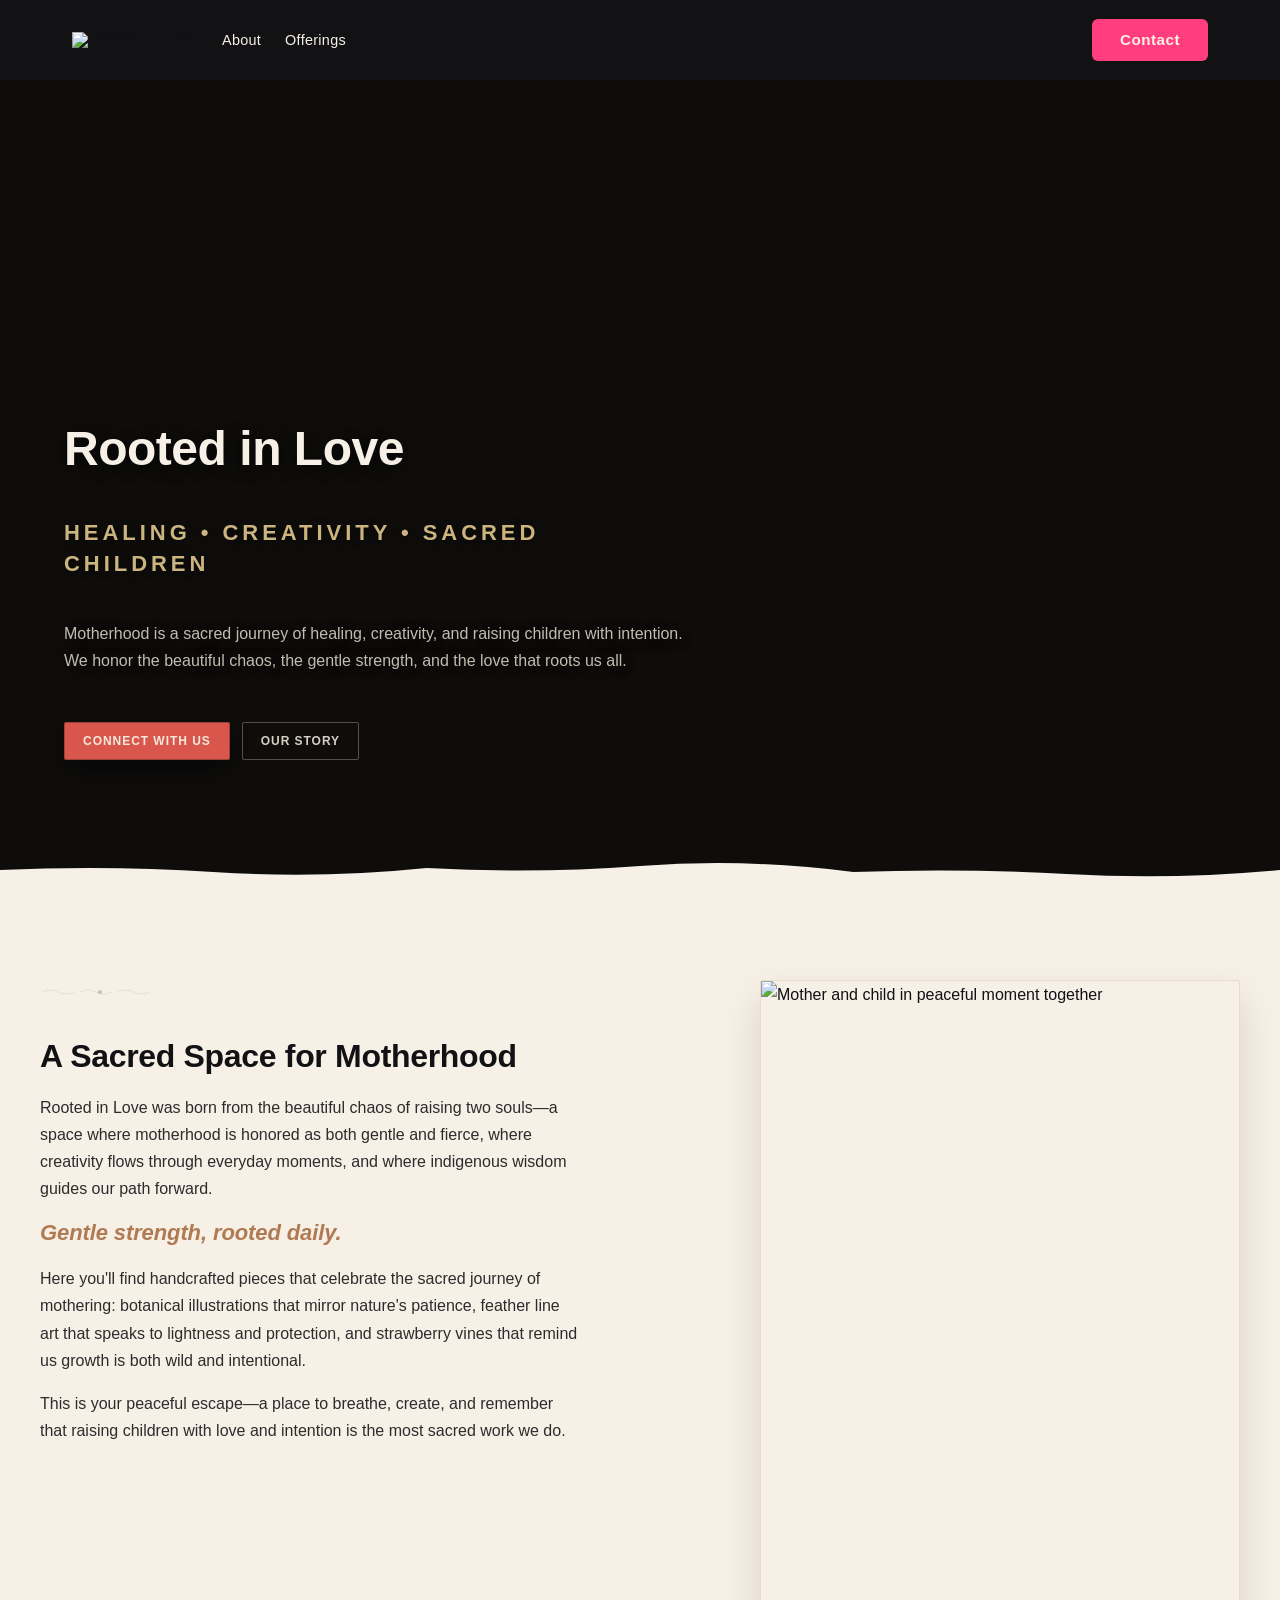
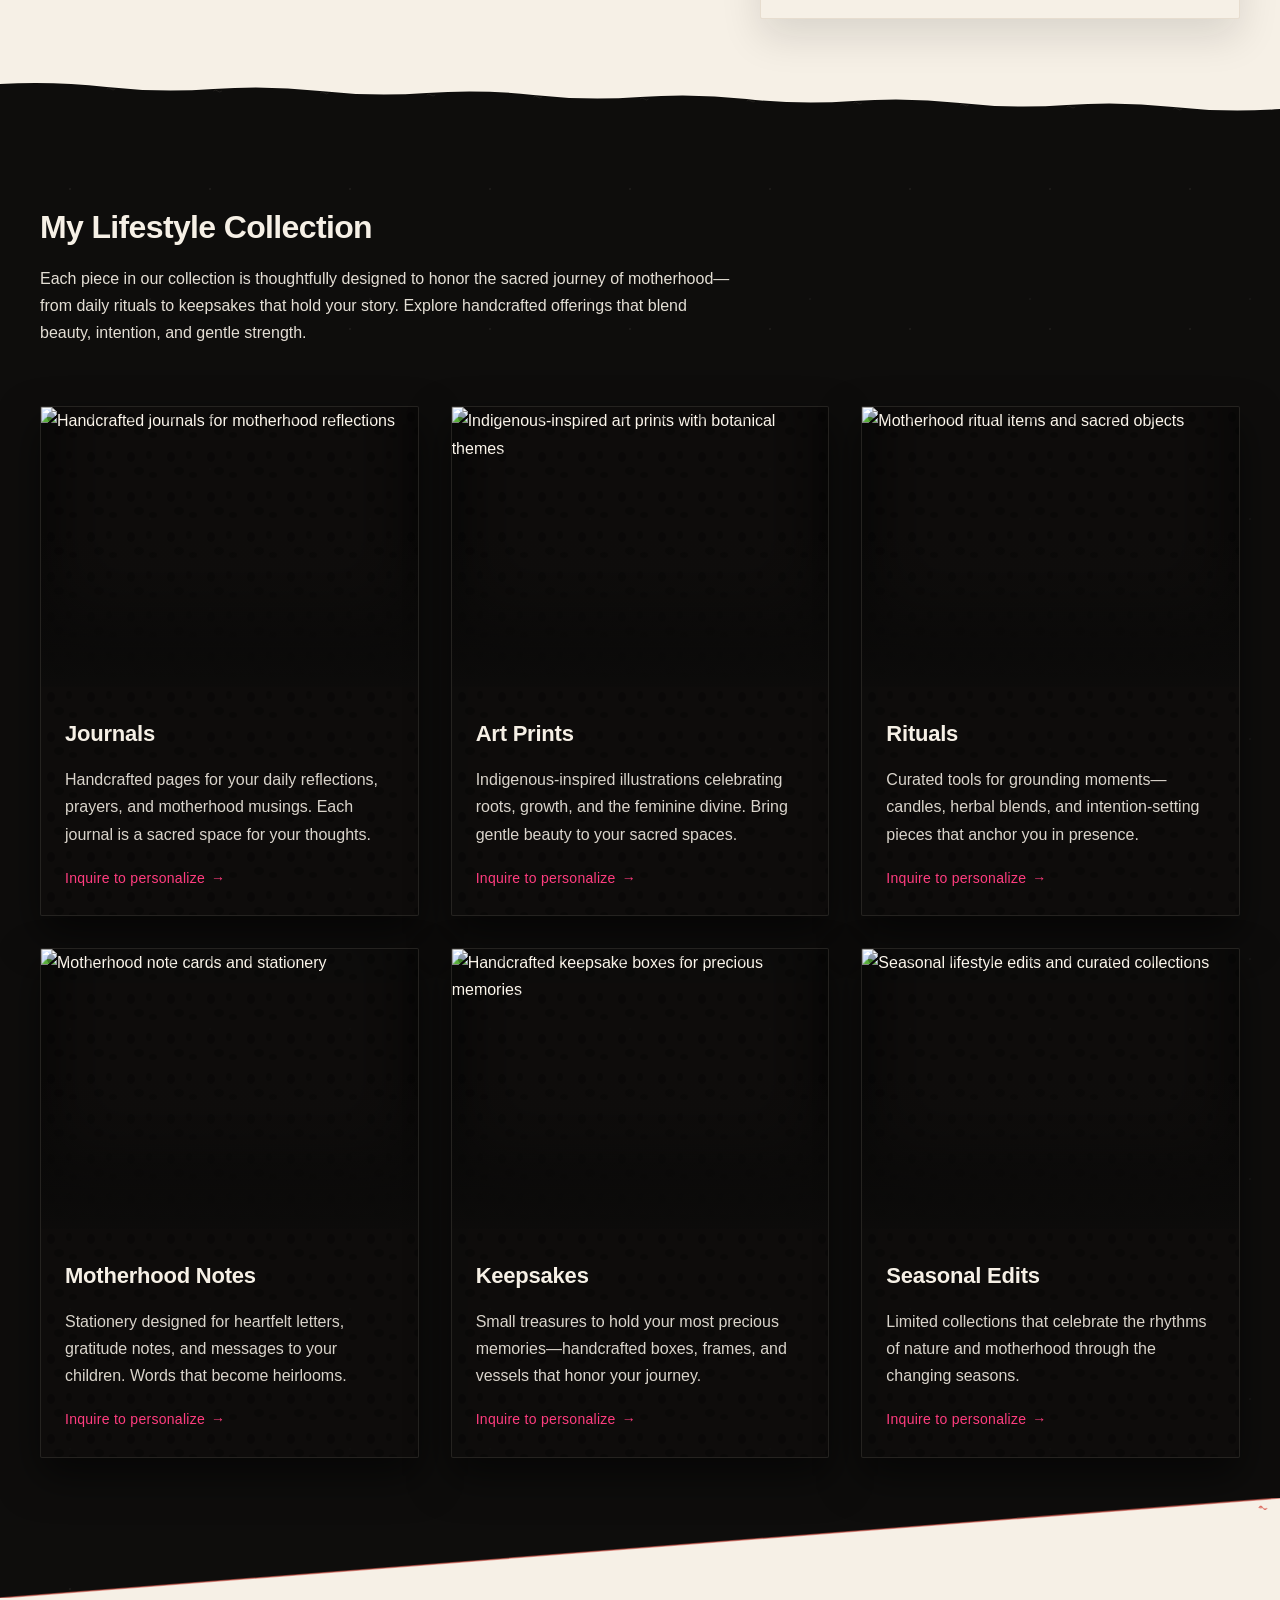
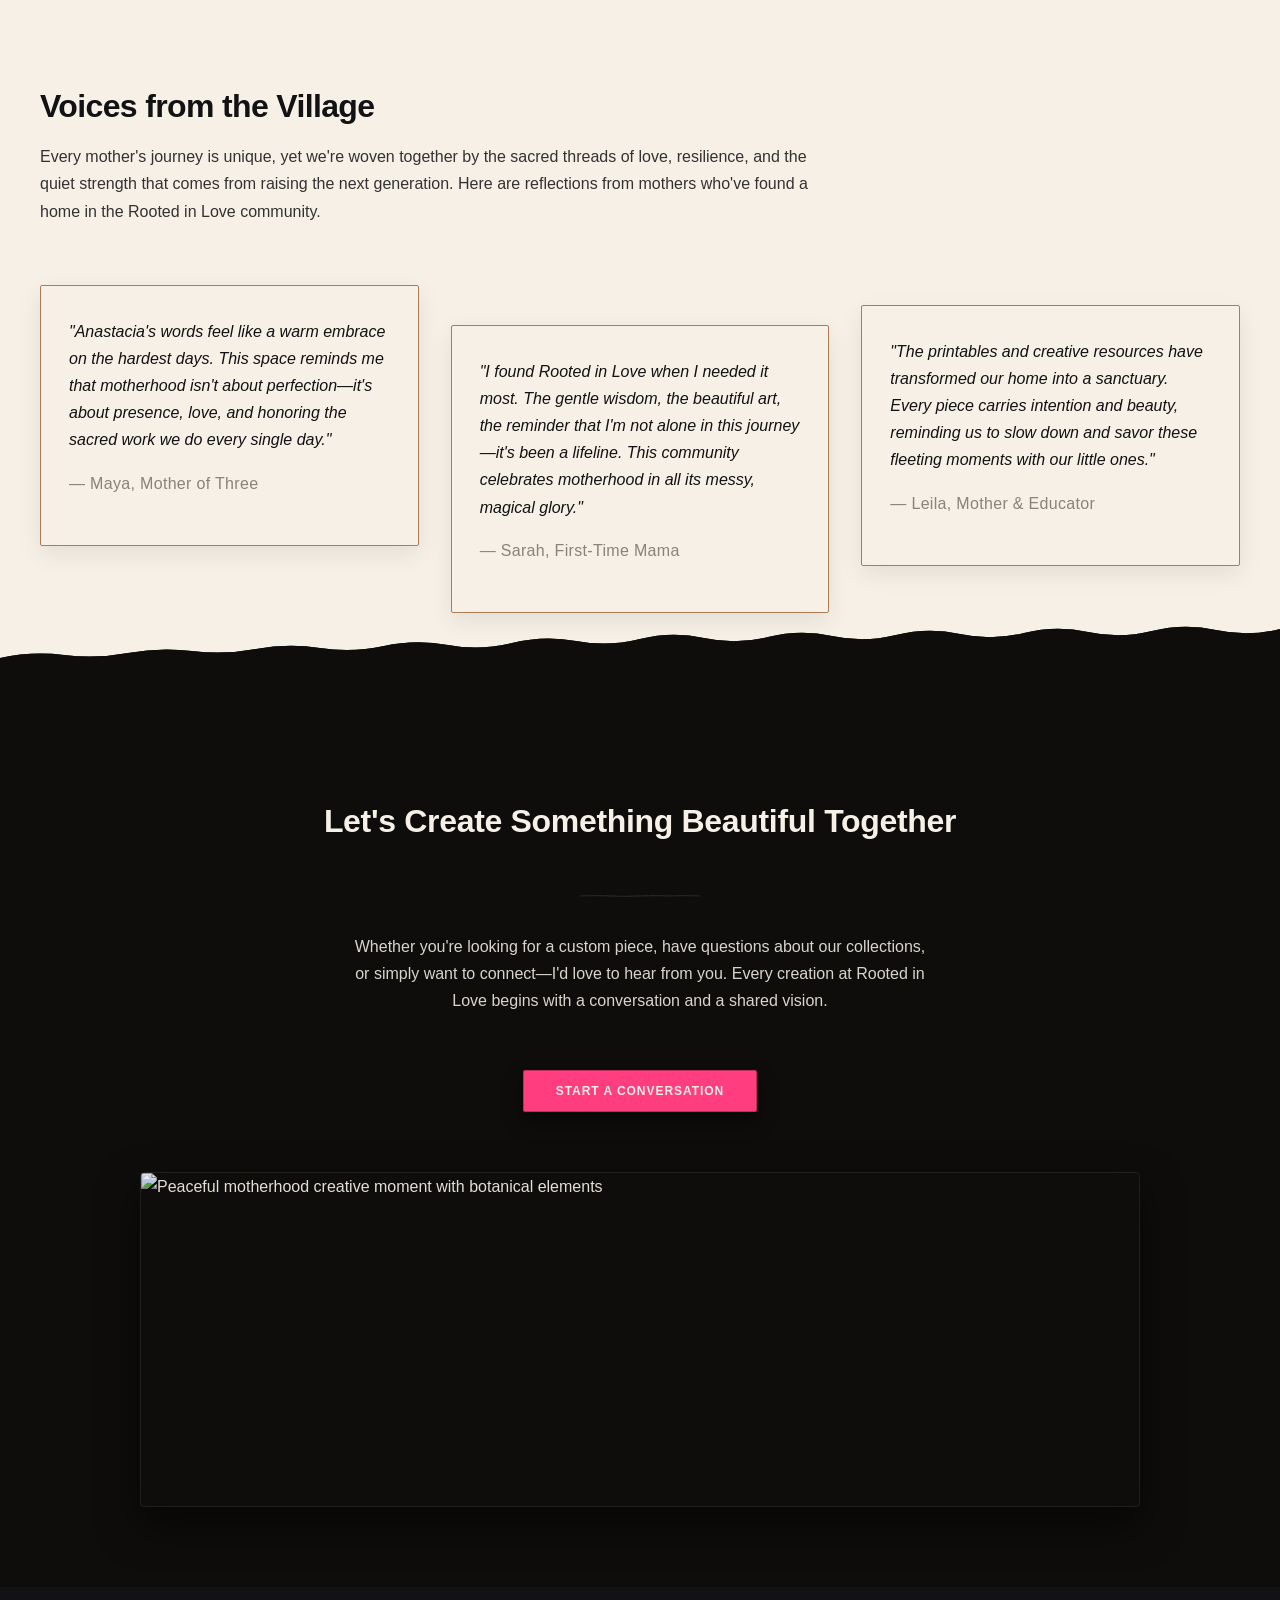
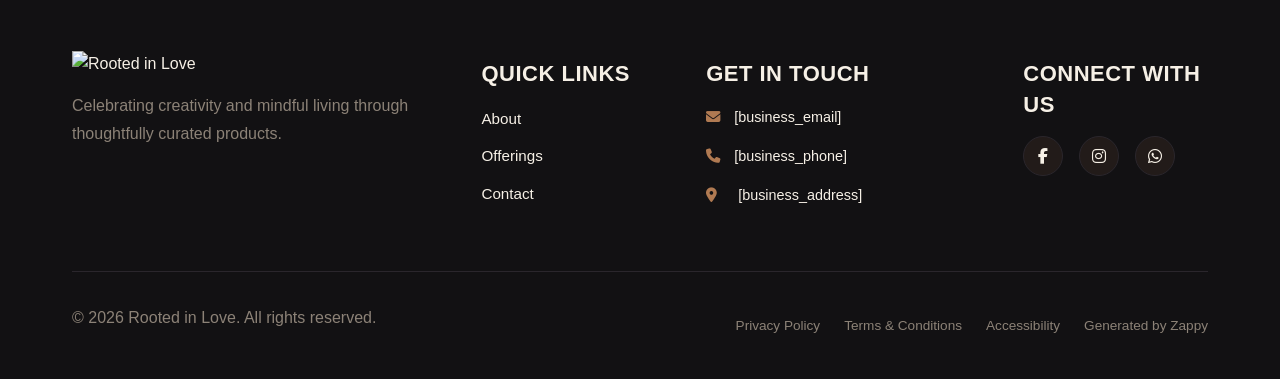
==== commit 2b4e33bc: "Background sync: Progressive GitHub Sync" ====
--- a/index.html
+++ b/index.html
@@ -292,16 +292,16 @@
 
   <nav class="navbar">
   <button class="mobile-toggle" id="mobileToggle" aria-label="Menu">
-    <svg class="hamburger-icon" width="24" height="24" viewbox="0 0 24 24" fill="none">
+    <svg class="hamburger-icon" width="24" height="24" viewBox="0 0 24 24" fill="none">
       <path d="M3 12h18M3 6h18M3 18h18" stroke="currentColor" stroke-width="2" stroke-linecap="round"></path>
     </svg>
-    <svg class="close-icon" width="24" height="24" viewbox="0 0 24 24" fill="none" style="display:none;">
+    <svg class="close-icon" width="24" height="24" viewBox="0 0 24 24" fill="none" style="display:none;">
       <path d="M18 6L6 18M6 6l12 12" stroke="currentColor" stroke-width="2" stroke-linecap="round"></path>
     </svg>
   </button>
   
   <button class="phone-header-btn" aria-label="Call">
-    <svg width="20" height="20" viewbox="0 0 24 24" fill="currentColor">
+    <svg width="20" height="20" viewBox="0 0 24 24" fill="currentColor">
       <path d="M22 16.92v3a2 2 0 0 1-2.18 2 19.79 19.79 0 0 1-8.63-3.07 19.5 19.5 0 0 1-6-6 19.79 19.79 0 0 1-3.07-8.67A2 2 0 0 1 4.11 2h3a2 2 0 0 1 2 1.72 12.84 12.84 0 0 0 .7 2.81 2 2 0 0 1-.45 2.11L8.09 9.91a16 16 0 0 0 6 6l1.27-1.27a2 2 0 0 1 2.11-.45 12.84 12.84 0 0 0 2.81.7A2 2 0 0 1 22 16.92z"></path>
     </svg>
   </button>
@@ -341,7 +341,7 @@
   </div>
   
   <div class="home-hero-section__divider-wrapper">
-    <svg data-no-icon-edit="true" aria-hidden="true" viewbox="0 0 1200 60" preserveaspectratio="none" xmlns="http://www.w3.org/2000/svg">
+    <svg aria-hidden="true" viewBox="0 0 1200 60" preserveAspectRatio="none" xmlns="http://www.w3.org/2000/svg">
       <path d="M0,60 L0,30 Q100,25 200,32 T400,28 Q500,34 600,26 T800,32 Q900,28 1000,34 T1200,30 L1200,60 Z" fill="var(--bg-light)"></path>
     </svg>
   </div>
@@ -352,7 +352,7 @@
     <div class="home-manifesto-content">
       <div class="home-manifesto-text">
         <div class="home-manifesto-botanical-accent" aria-hidden="true">
-          <svg data-no-icon-edit="true" viewbox="0 0 120 24" xmlns="http://www.w3.org/2000/svg">
+          <svg viewBox="0 0 120 24" xmlns="http://www.w3.org/2000/svg">
             <path d="M2,12 Q10,8 18,12 T34,12 M40,12 Q48,8 56,12 T72,12 M78,12 Q86,8 94,12 T110,12" stroke="currentColor" stroke-width="0.5" fill="none" opacity="0.3"></path>
             <circle cx="60" cy="12" r="2" fill="currentColor" opacity="0.4"></circle>
           </svg>
@@ -371,7 +371,7 @@
     </div>
   </div>
   <div class="home-manifesto-divider-wrapper">
-    <svg data-no-icon-edit="true" aria-hidden="true" viewbox="0 0 1200 80" preserveaspectratio="none" xmlns="http://www.w3.org/2000/svg">
+    <svg aria-hidden="true" viewBox="0 0 1200 80" preserveAspectRatio="none" xmlns="http://www.w3.org/2000/svg">
       <path d="M0,80 L0,45 Q50,42 100,48 Q150,54 200,50 Q250,46 300,52 Q350,58 400,54 Q450,50 500,56 Q550,62 600,58 Q650,54 700,60 Q750,66 800,62 Q850,58 900,64 Q950,70 1000,66 Q1050,62 1100,68 Q1150,74 1200,70 L1200,80 Z" fill="#0E0D0C"></path>
       <g opacity="0.3">
         <path d="M100,50 Q102,48 104,50 T108,50 M200,52 Q202,50 204,52 T208,52 M300,54 Q302,52 304,54 T308,54 M400,56 Q402,54 404,56 T408,56 M500,58 Q502,56 504,58 T508,58 M600,60 Q602,58 604,60 T608,60 M700,62 Q702,60 704,62 T708,62 M800,64 Q802,62 804,64 T808,64 M900,66 Q902,64 904,66 T908,66 M1000,68 Q1002,66 1004,68 T1008,68 M1100,70 Q1102,68 1104,70 T1108,70" stroke="currentColor" stroke-width="0.5" fill="#0E0D0C"></path>
@@ -383,7 +383,7 @@
 <section class="home-gallery-section" data-layout-spec="Home-gallery">
   <div class="home-gallery-container">
     <div class="home-gallery-header">
-      <h2>A Curated Lifestyle Collection</h2>
+      <h2>My Lifestyle Collection</h2>
       <p>Each piece in our collection is thoughtfully designed to honor the sacred journey of motherhood—from daily rituals to keepsakes that hold your story. Explore handcrafted offerings that blend beauty, intention, and gentle strength.</p>
     </div>
 
@@ -457,7 +457,7 @@
   </div>
 
   <div class="home-gallery-divider-wrapper">
-    <svg data-no-icon-edit="true" aria-hidden="true" viewbox="0 0 1200 100" preserveaspectratio="none" xmlns="http://www.w3.org/2000/svg">
+    <svg aria-hidden="true" viewBox="0 0 1200 100" preserveAspectRatio="none" xmlns="http://www.w3.org/2000/svg">
       <defs>
         <linearGradient id="home-gallery-divider-gradient" x1="0%" y1="0%" x2="100%" y2="0%">
           <stop offset="0%" style="stop-color:var(--bg-light);stop-opacity:1"></stop>
@@ -501,9 +501,9 @@
   </div>
   
   <div class="testimonials-divider-wrapper">
-    <svg data-no-icon-edit="true" aria-hidden="true" viewbox="0 0 1200 100" preserveaspectratio="none" xmlns="http://www.w3.org/2000/svg">
+    <svg aria-hidden="true" viewBox="0 0 1200 100" preserveAspectRatio="none" xmlns="http://www.w3.org/2000/svg">
       <defs>
-        <pattern id="cheetahTexture" x="0" y="0" width="120" height="120" patternunits="userSpaceOnUse">
+        <pattern id="cheetahTexture" x="0" y="0" width="120" height="120" patternUnits="userSpaceOnUse">
           <ellipse cx="15" cy="20" rx="8" ry="6" fill="rgba(18,17,19,0.15)" transform="rotate(25 15 20)"></ellipse>
           <ellipse cx="45" cy="35" rx="6" ry="8" fill="rgba(18,17,19,0.12)" transform="rotate(-15 45 35)"></ellipse>
           <ellipse cx="75" cy="15" rx="7" ry="5" fill="rgba(18,17,19,0.18)" transform="rotate(40 75 15)"></ellipse>
@@ -524,7 +524,7 @@
     <div class="home-cta-content">
       <h2>Let's Create Something Beautiful Together</h2>
       
-      <svg class="home-cta-feather-divider" data-no-icon-edit="true" aria-hidden="true" viewbox="0 0 120 2" xmlns="http://www.w3.org/2000/svg">
+      <svg class="home-cta-feather-divider" aria-hidden="true" viewBox="0 0 120 2" xmlns="http://www.w3.org/2000/svg">
         <path d="M0,1 Q15,0.3 30,1 T60,1 T90,1 Q105,0.3 120,1" stroke="currentColor" stroke-width="0.5" fill="none" opacity="0.4"></path>
         <path d="M20,1 L22,0.2 M25,1 L27,0.3 M32,1 L34,0.4 M40,1 L42,0.2 M48,1 L50,0.3 M56,1 L58,0.4 M64,1 L66,0.2 M72,1 L74,0.3 M80,1 L82,0.4 M88,1 L90,0.2 M96,1 L98,0.3" stroke="currentColor" stroke-width="0.3" fill="none" opacity="0.3"></path>
       </svg>
--- a/styles.css
+++ b/styles.css
@@ -5847,3 +5847,9 @@
 form.contact-form, .contact-form { flex-direction: column !important; align-items: stretch !important; }
 form.contact-form > .contact-form-field, .contact-form > .contact-form-field { width: 100% !important; align-self: stretch !important; }
 form.contact-form .contact-input, form.contact-form .contact-textarea { width: 100% !important; box-sizing: border-box !important; }
+
+
+/* ZAPPY_SECTION_BG_TYPE_FIX */
+[data-zappy-bg-type="color"] { background-image: none !important; background-color: var(--zappy-bg-color, transparent) !important; }
+[data-zappy-bg-type="image"] { background-image: linear-gradient(var(--zappy-bg-overlay, rgba(0,0,0,0)), var(--zappy-bg-overlay, rgba(0,0,0,0))), var(--zappy-bg-image, none) !important; background-size: cover !important; background-position: center !important; background-repeat: no-repeat !important; }
+[data-zappy-bg-type="video"] { background-image: none !important; }
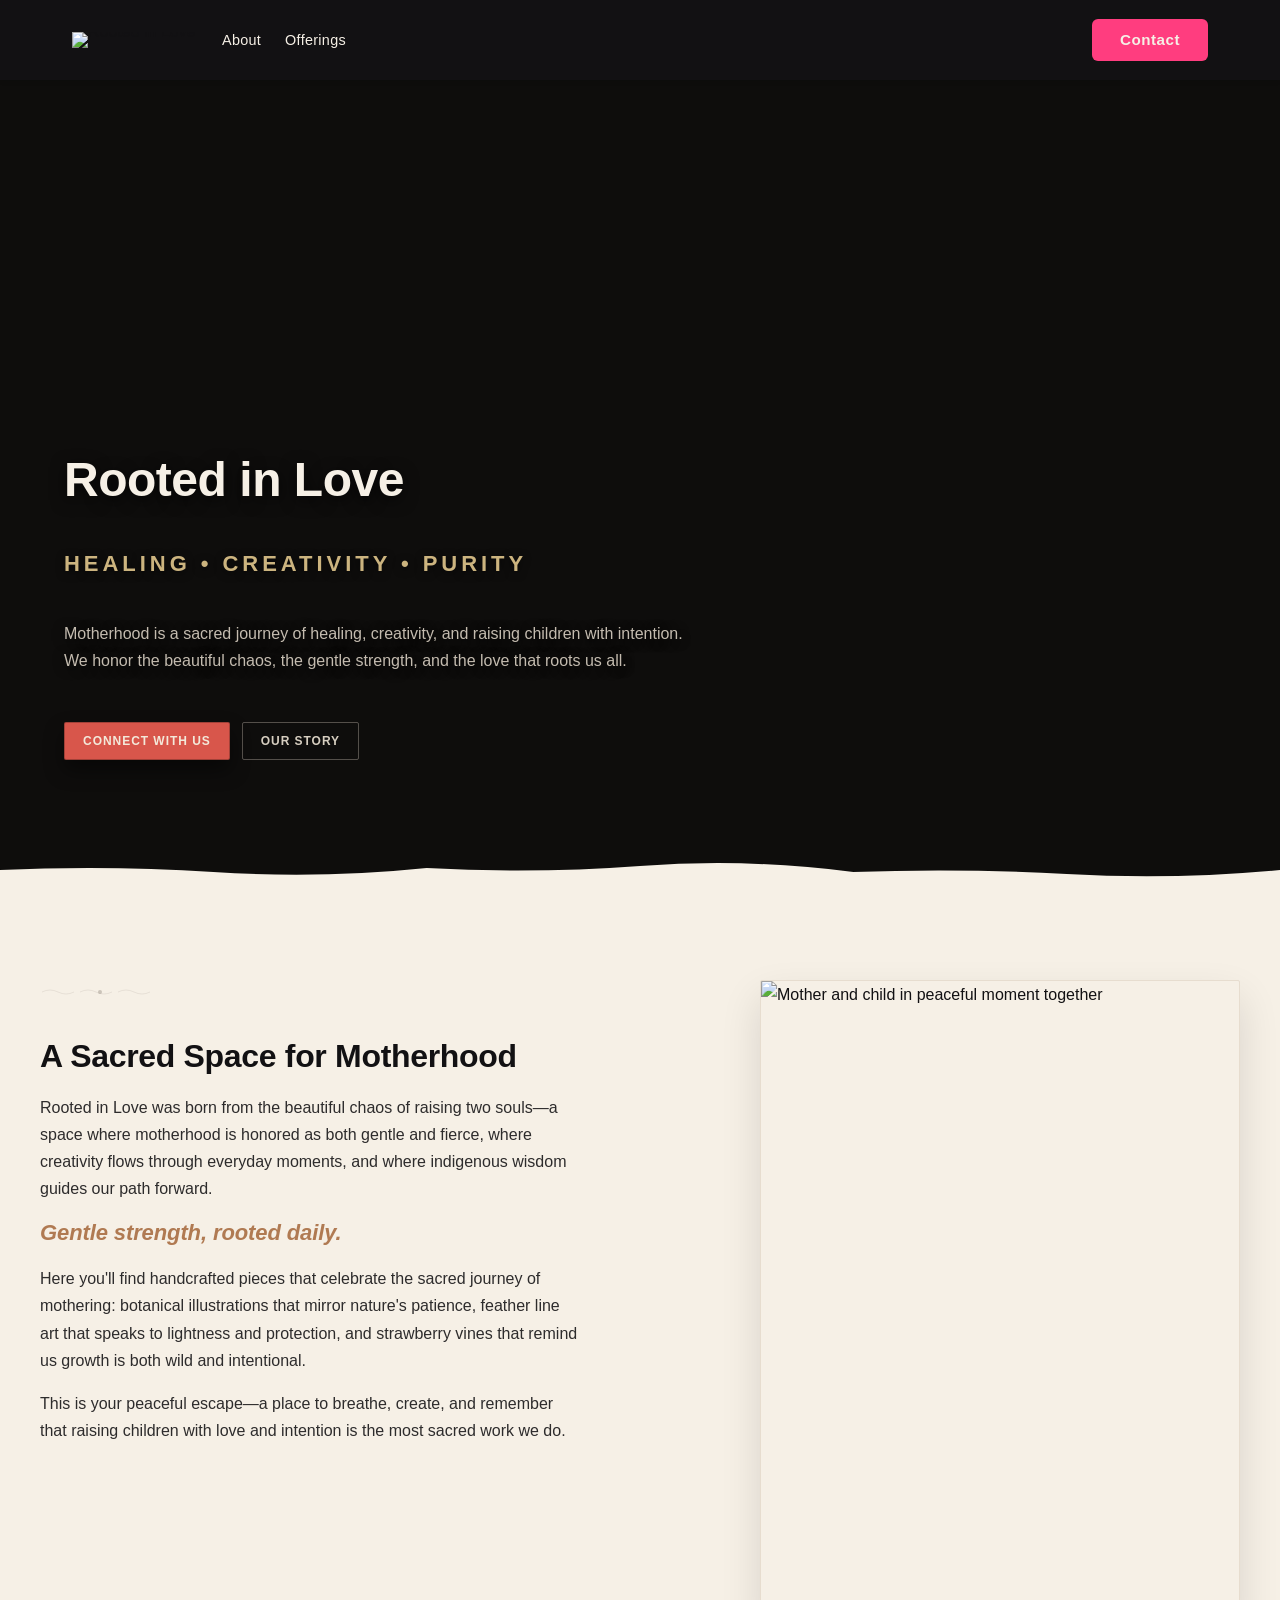
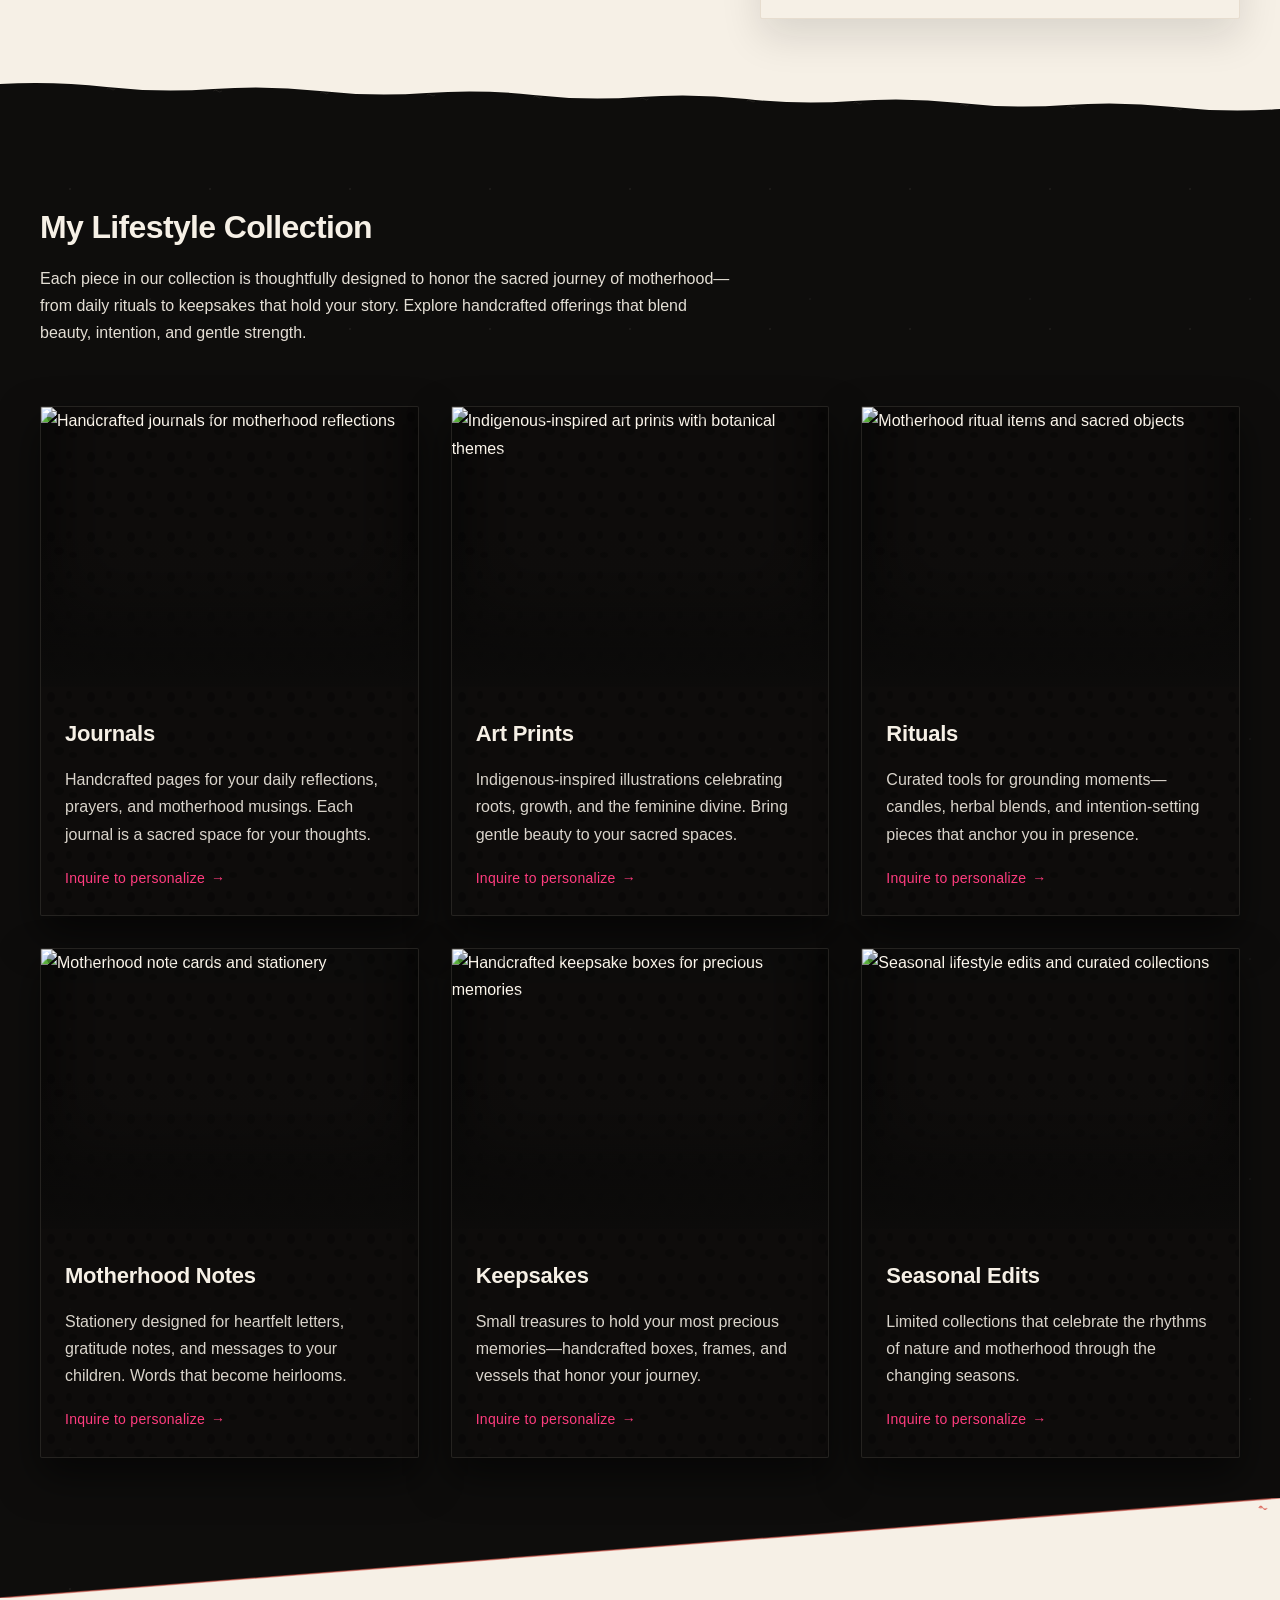
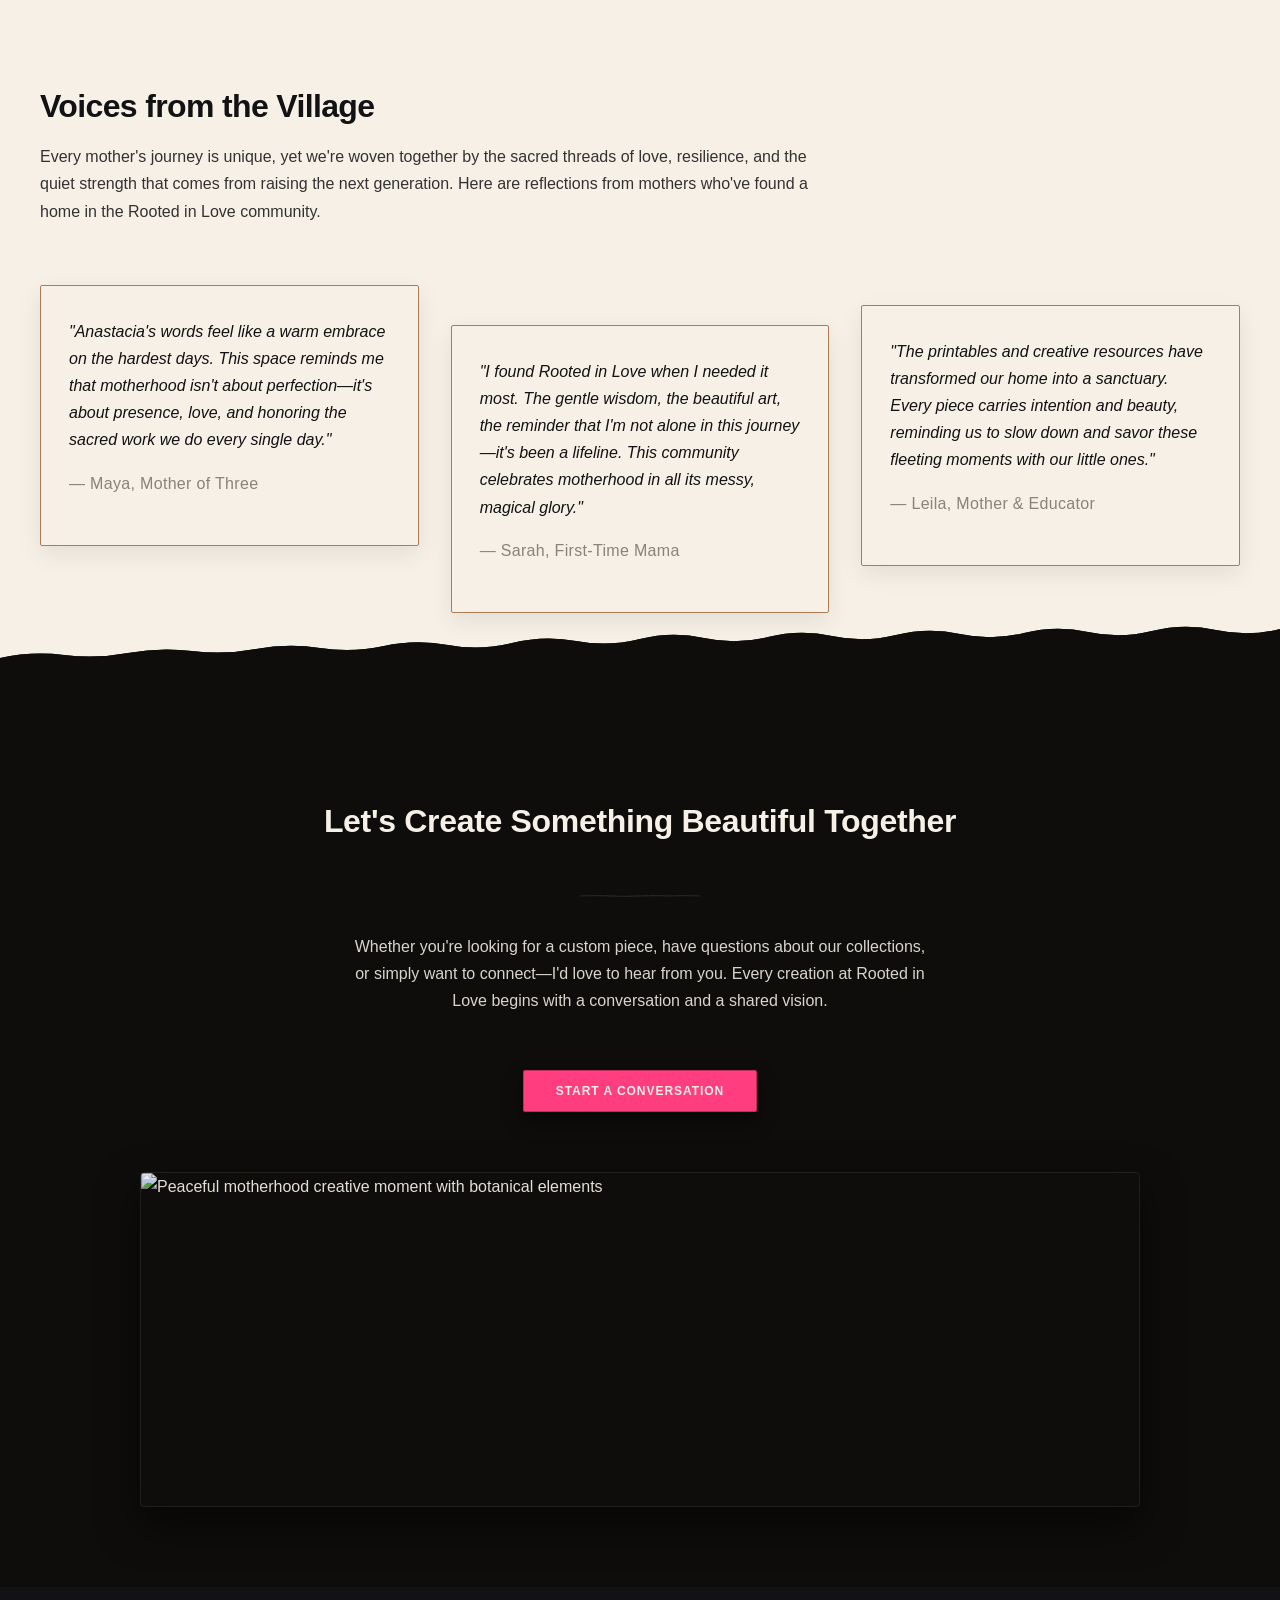
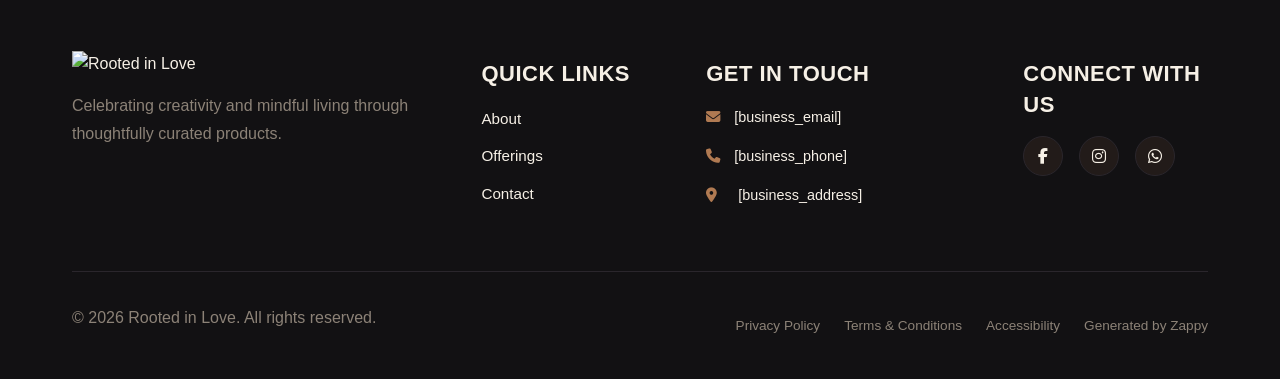
==== commit 671737d3: "Background sync: Progressive GitHub Sync" ====
--- a/index.html
+++ b/index.html
@@ -331,7 +331,7 @@
   <div class="home-hero-section__content-wrapper">
     <div class="home-hero-section__overlay-group">
       <h1 class="home-hero-section__headline">Rooted in Love</h1>
-      <h3 class="home-hero-section__pillar-words">Healing • Creativity • Sacred Children</h3>
+      <h3 class="home-hero-section__pillar-words">Healing • Creativity • Purity</h3>
       <p class="home-hero-section__manifesto">Motherhood is a sacred journey of healing, creativity, and raising children with intention. We honor the beautiful chaos, the gentle strength, and the love that roots us all.</p>
       <div class="home-hero-section__cta-row">
         <a href="/contact" class="home-hero-section__btn home-hero-section__btn--primary">Connect With Us</a>
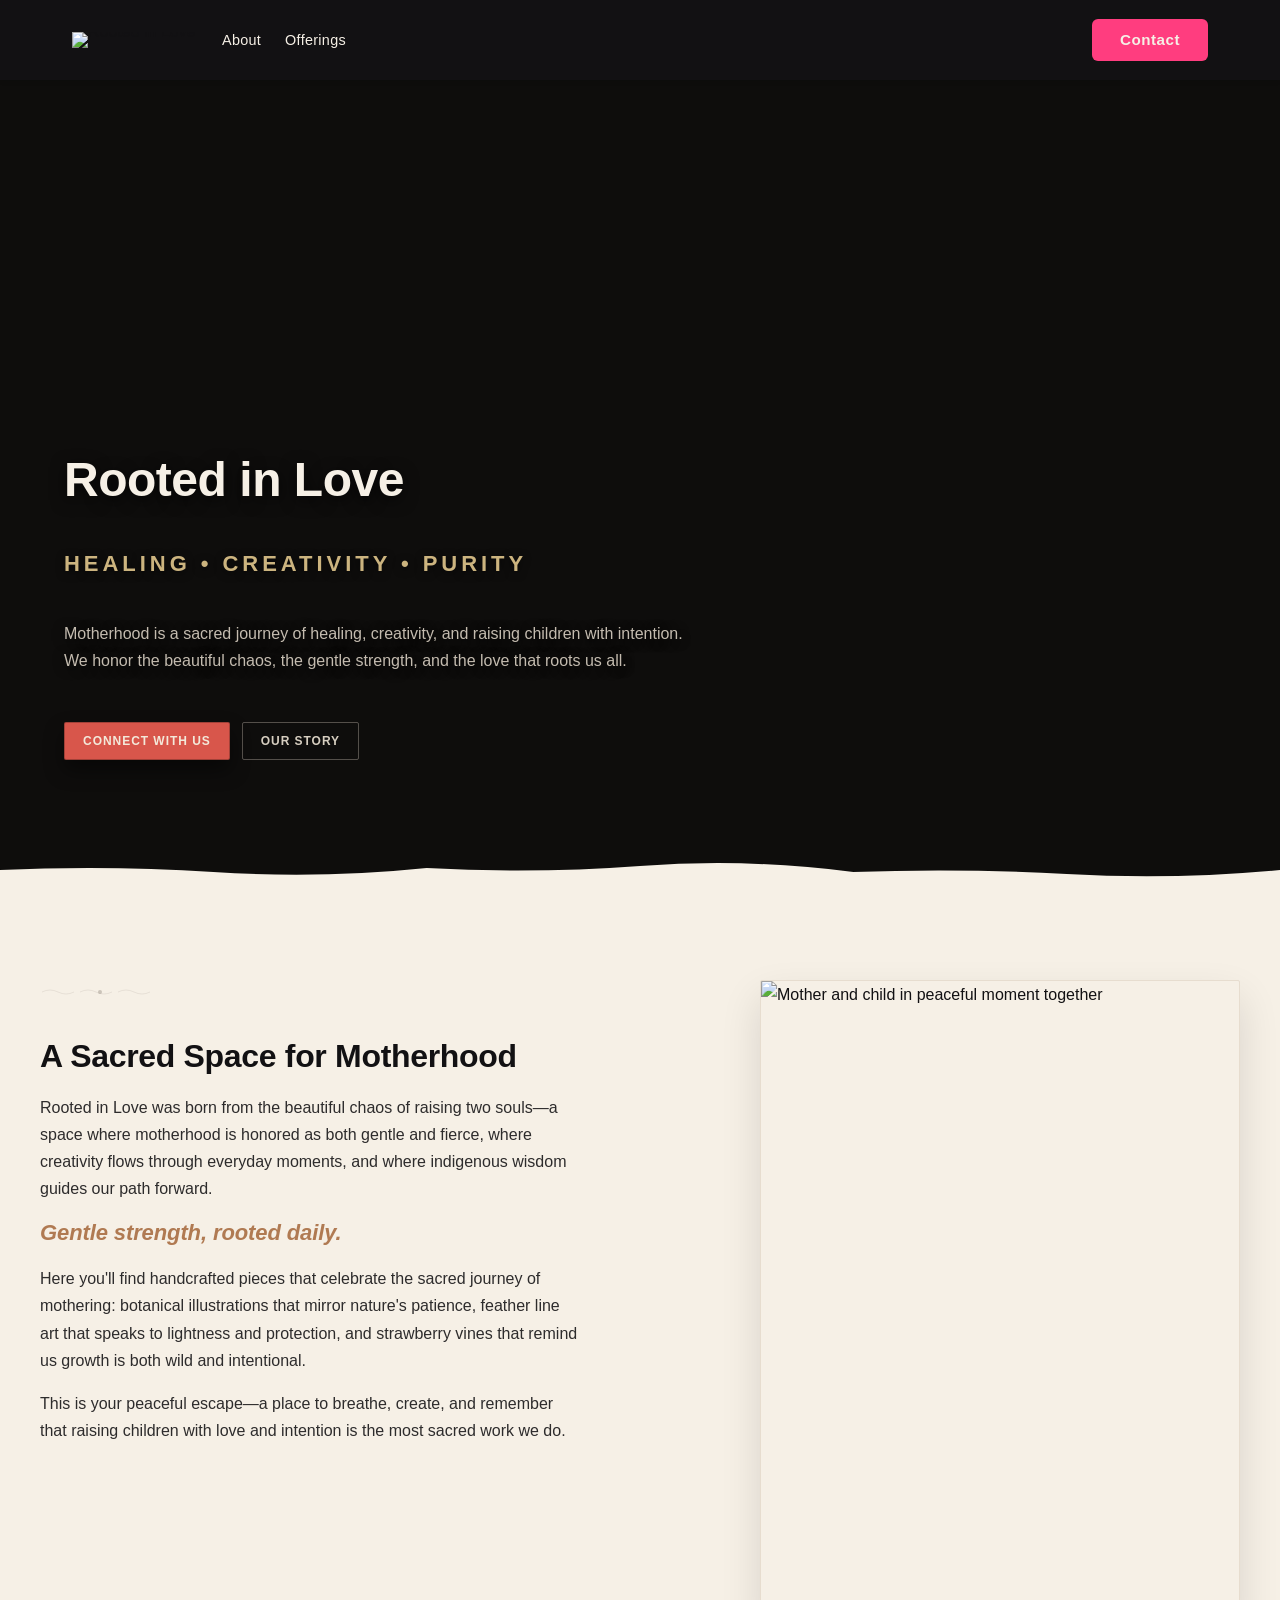
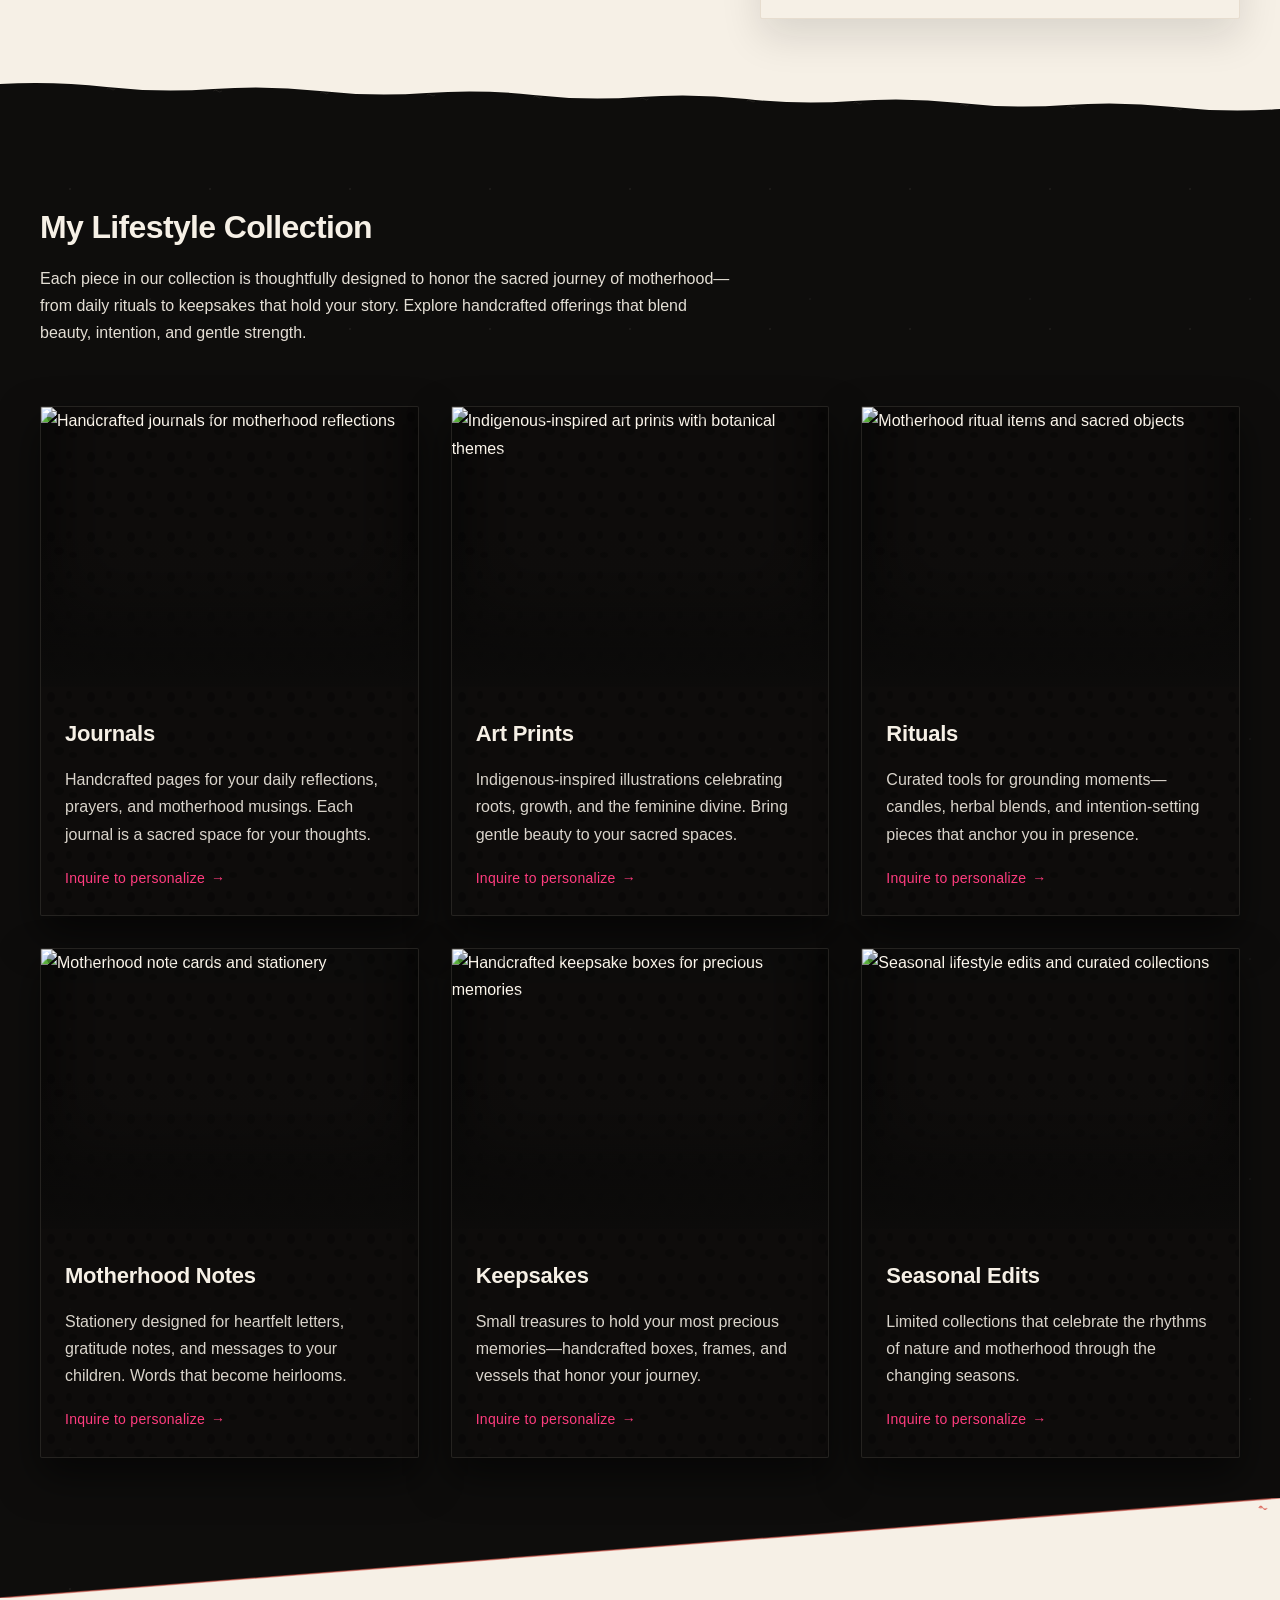
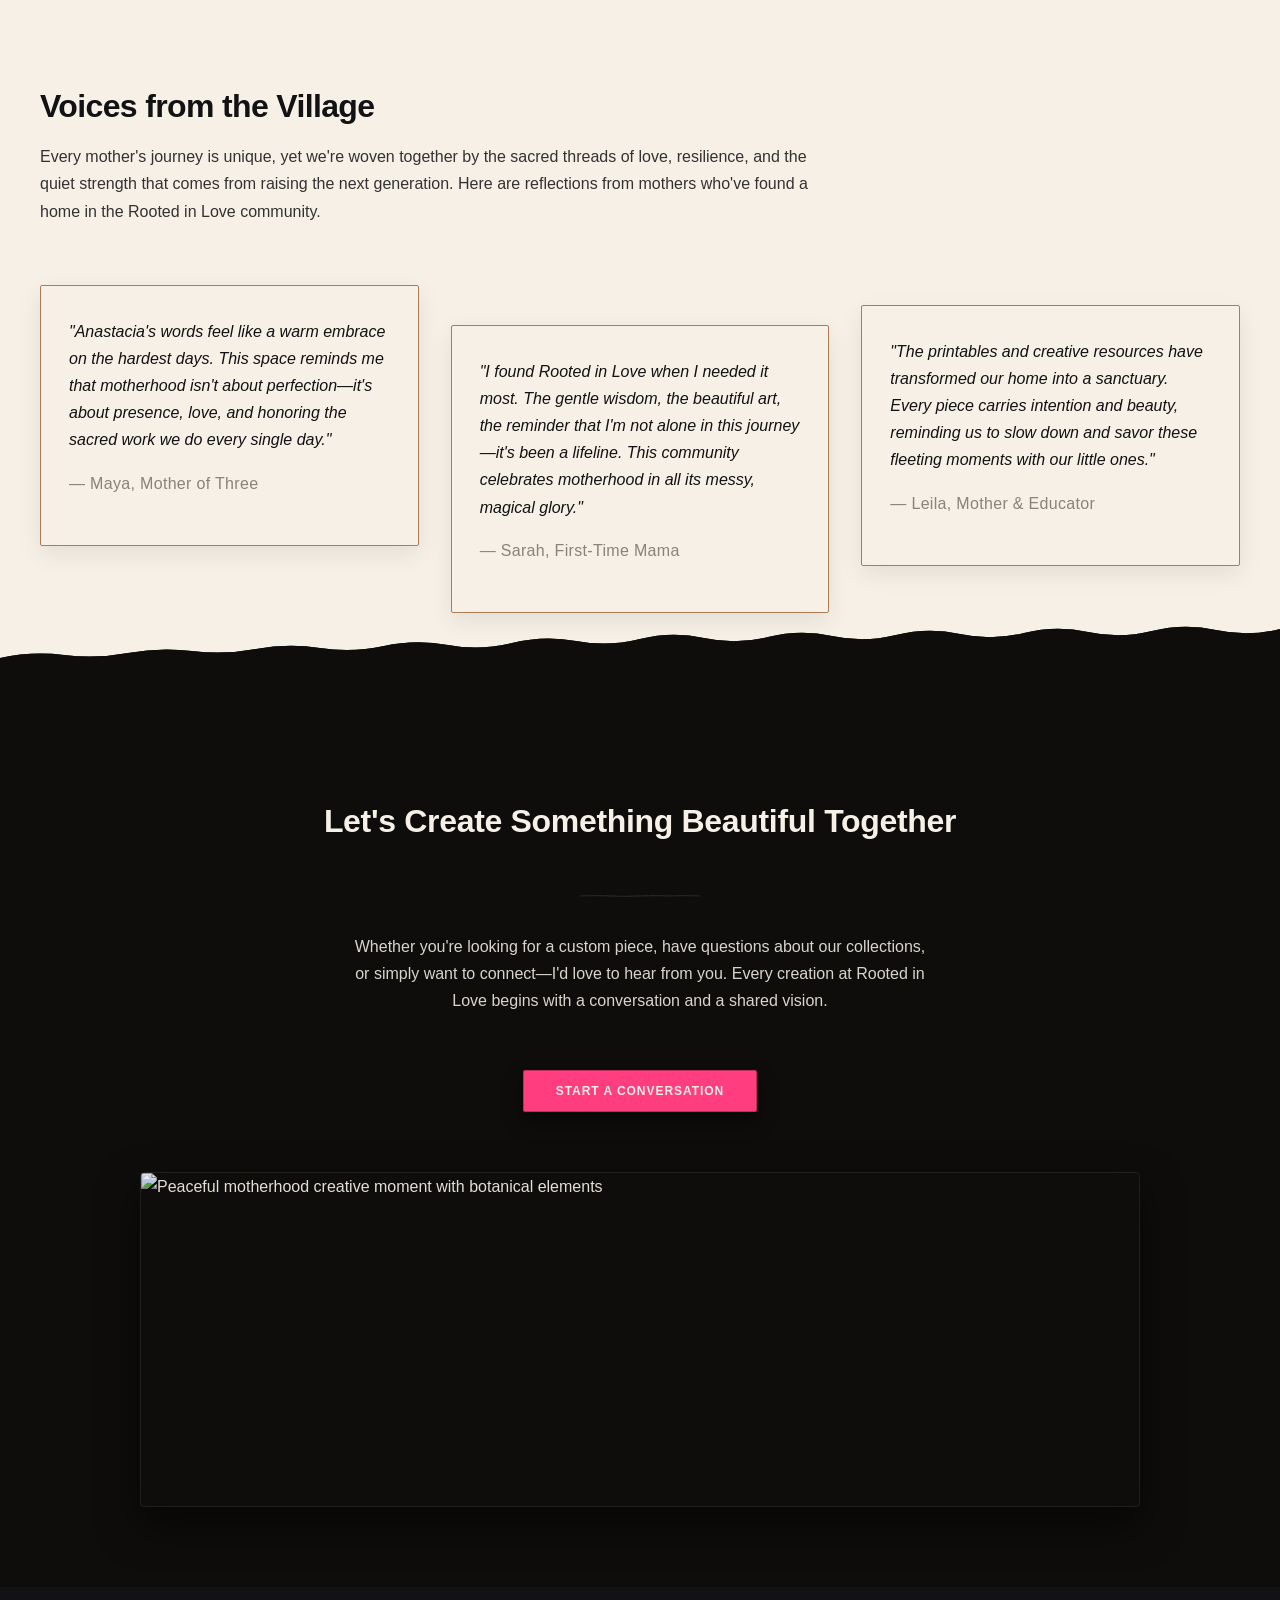
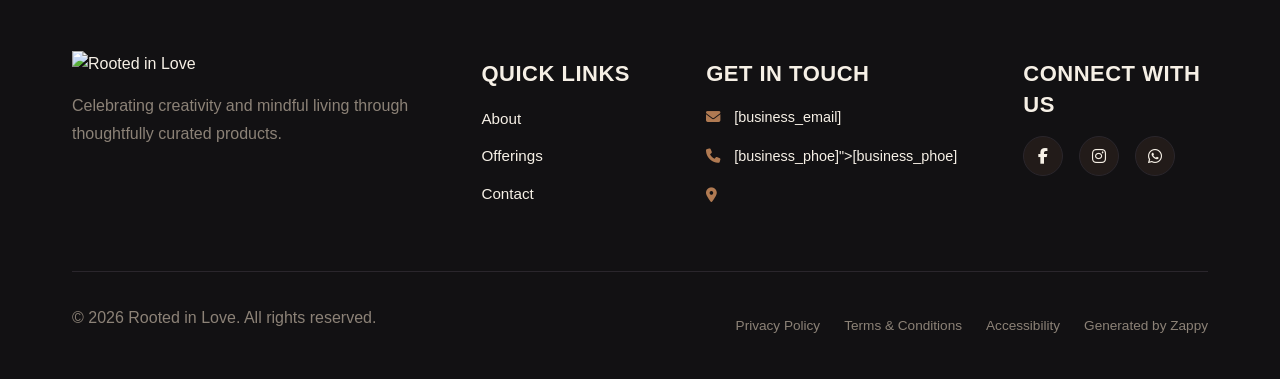
==== commit a2fabd04: "Background sync: Progressive GitHub Sync" ====
--- a/index.html
+++ b/index.html
@@ -562,8 +562,8 @@
         <h3 class="footer-heading">Get in Touch</h3>
         <ul class="contact-list">
           <li><i class="fas fa-envelope"></i> <a href="mailto:[business_email]">[business_email]</a></li>
-          <li><i class="fas fa-phone"></i> <a href="tel:[business_phone]">[business_phone]</a></li>
-          <li><a href="/"><i class="fas fa-map-marker-alt"></i> <span>[business_address]</span></a></li>
+          <li><i class="fas fa-phone"></i> <a href="tel:<span class=" zappy-business-placeholder"="" data-placeholder="[business_phone]">[business_phoe]"&gt;<span class="zappy-business-placeholder" data-placeholder="[business_phone]">[business_phoe]</span></a></li>
+          <li><a href="/"><i class="fas fa-map-marker-alt"></i> <span></span></a></li>
         </ul>
       </div>
       
